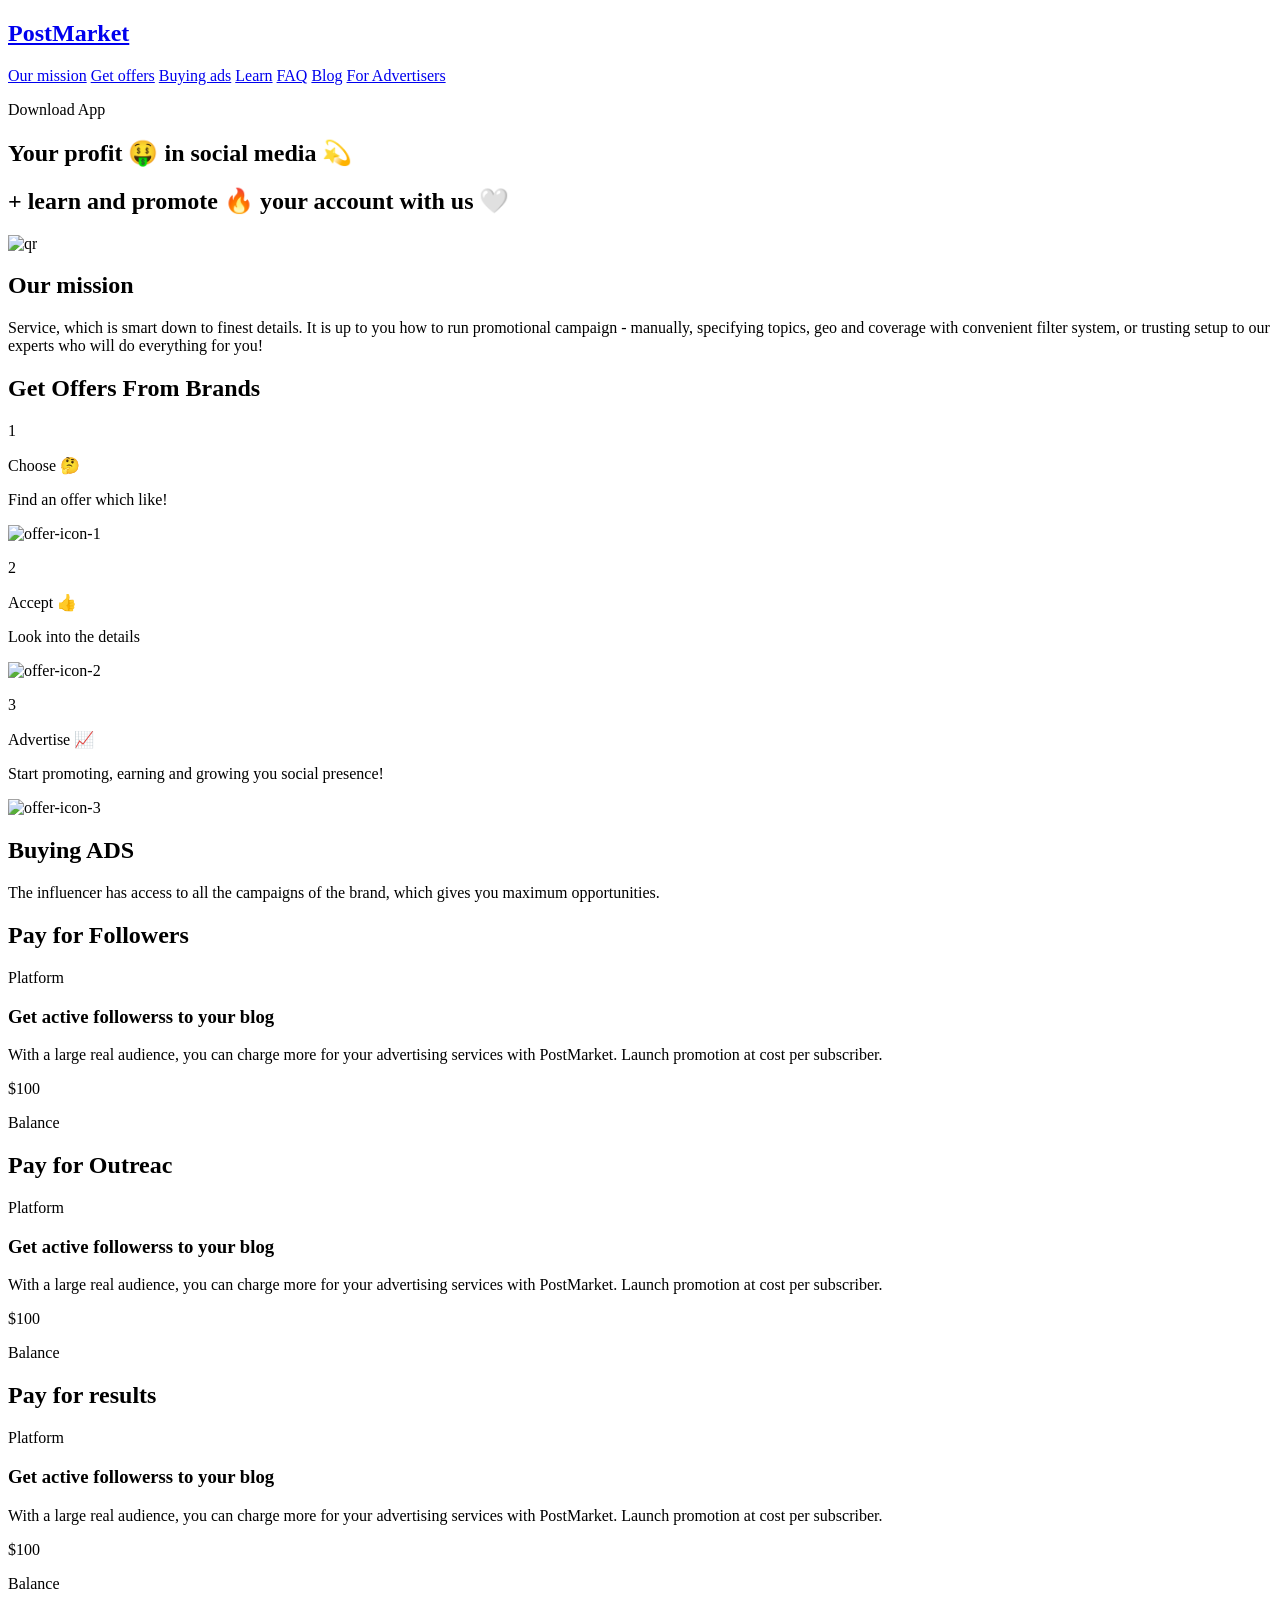
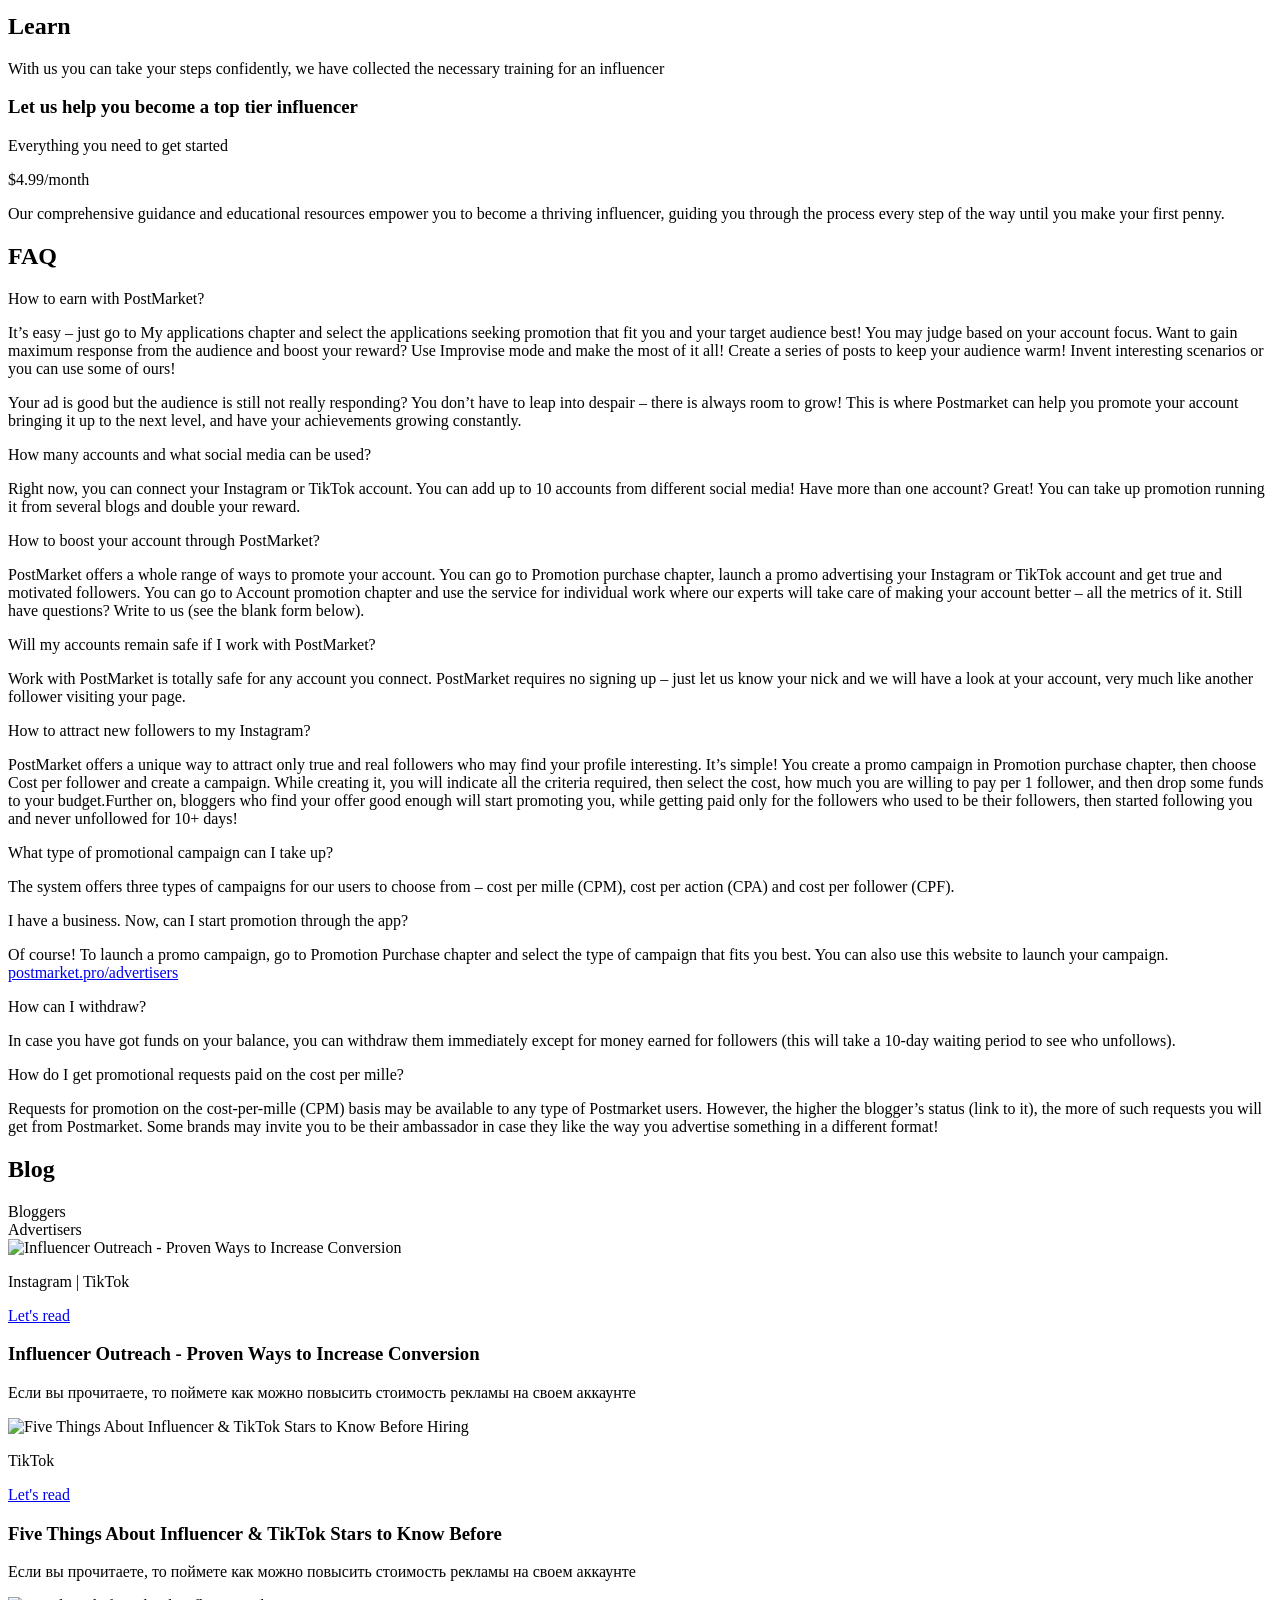
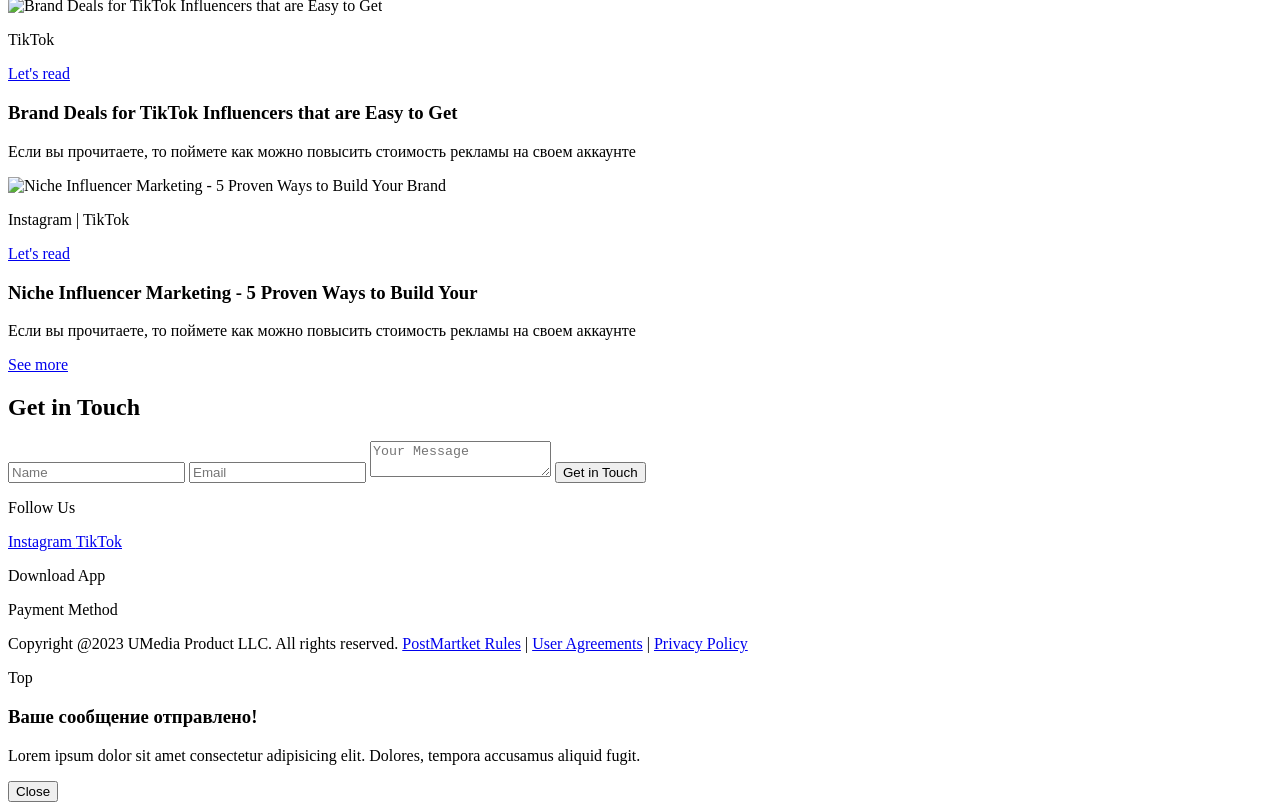
==== index.html @ d7865efb "wip" ====
<!DOCTYPE html>
<html>
  <head>
    <title>Blogger - PostMarket</title>
    <meta charset="utf-8">
    <meta name="viewport"
      content="user-scalable=no, initial-scale=1, maximum-scale=1, minimum-scale=1, width=device-width, height=device-height">
    <link rel="shortcut icon" type="image/x-icon"
      href="https://postmarket.pro/content/favicon/favicon.png">
    <link rel="stylesheet" href="css/main.css">
  </head>
  <body>
    <header class="header">
      <div class="container">
        <div class="header__menu header__menu_open" onclick="OpenMenu();"></div>
        <a href="#"><h2 class="header__title upper">PostMarket</h2></a>
        <div class="header__block">
          <div class="header__block__menu header__block__menu_close"
            onclick="CloseMenu();"></div>
          <a class="header__block__link upper lng-header-mission"
            href="#mission" onclick="CloseMenu();">Our mission</a>
          <a class="header__block__link upper lng-header-offers" href="#offers"
            onclick="CloseMenu();">Get offers</a>
          <a class="header__block__link upper lng-header-ads" href="#ads"
            onclick="CloseMenu();">Buying ads</a>
          <a class="header__block__link upper lng-header-learn" href="#learn"
            onclick="CloseMenu();">Learn</a>
          <a class="header__block__link upper lng-header-platform"
            href="#platform" onclick="CloseMenu();">FAQ</a>
          <a class="header__block__link upper lng-header-blog" href="#blog"
            onclick="CloseMenu();">Blog</a>
          <a class="header__block__button upper lng-header-clients"
            href="advertiser.html">For Advertisers</a>
          <p class="header__block__title__download upper">Download App</p>
          <div class="header__block__download">
            <a onmouseover="dark('apple')" onmouseout="light('apple')"
              class="download download_apple"
              href="https://apps.apple.com/app/id1512915732" target="_blank"></a>
            <a onmouseover="dark('google')" onmouseout="light('apple')"
              class="download download_google"
              href="https://play.google.com/store/apps/details?id=pro.postmarket"
              target="_blank"></a>
          </div>
        </div>
      </div>
    </header>
    <section class="mission" id="mission">
      <div class="container">
        <div class="mission__block">
          <h1 class="mission__block__title upper lng-mission-title">Your <span
              class="mission__block__title__text">profit 🤑</span> in social
            media 💫</h1>
          <h2 class="mission__block__text upper lng-mission-text">+ learn and
            promote 🔥 your account with us 🤍</h2>
        </div>
        <div class="mission__block">
          <div class="mission__block__img"></div>
        </div>
        <div class="mission__block">
          <!-- <p class="mission__block__qr upper lng-mission-qr">Download the app</p> -->
          <img class="mission__block__qr__img"
            src="https://postmarket.pro/Content/Public/img/fon/QR-kod.png"
            alt="qr" draggable="false">
        </div>
      </div>
      <div class="container">
        <div class="mission__block">
          <a onmouseover="dark('apple')" onmouseout="light('apple')"
            class="download download_apple"
            href="https://apps.apple.com/app/id1512915732" target="_blank"></a>
          <a onmouseover="dark('google')" onmouseout="light('google')"
            class="download download_google"
            href="https://play.google.com/store/apps/details?id=pro.postmarket"
            target="_blank"></a>
        </div>
      </div>
      <div class="container">
        <h2 class="mission__title title upper lng-mission-title-2">Our mission</h2>
        <p class="mission__text lng-mission-text-2">Service, which is smart down
          to finest details. It is up to you how to run promotional campaign -
          manually, specifying topics, geo and coverage with convenient filter
          system, or trusting setup to our experts who will do everything for
          you!</p>
      </div>
    </section>
    <section class="offers" id="offers">
      <div class="container">
        <h2 class="offers__title title upper">Get Offers From Brands</h2>
      </div>
      <div class="container">
        <div class="offers__block">
          <p class="offers__block__text">1</p>
          <p class="offers__block__title upper">Choose 🤔</p>
          <p class="offers__block__tag upper">Find an offer which like!</p>
          <img src="img/icon/offers-icon-1.svg" alt="offer-icon-1"
            draggable="false">
        </div>
        <div class="offers__block">
          <p class="offers__block__text">2</p>
          <p class="offers__block__title upper">Accept 👍</p>
          <p class="offers__block__tag upper">Look into the details</p>
          <img src="img/icon/offers-icon-2.svg" alt="offer-icon-2"
            draggable="false">
        </div>
        <div class="offers__block">
          <p class="offers__block__text">3</p>
          <p class="offers__block__title upper">Advertise 📈</p>
          <p class="offers__block__tag upper">Start promoting, earning and
            growing you social presence!</p>
          <img src="img/icon/offers-icon-3.svg" alt="offer-icon-3"
            draggable="false">
        </div>
      </div>
    </section>
    <section class="ads" id="ads">
      <div class="container">
        <h2 class="ads__title title upper">Buying ADS</h2>
        <p class="ads__text">The influencer has access to all the campaigns of
          the brand, which gives you maximum opportunities.</p>
      </div>
      <div class="container">
        <div class="ads__company">
          <h2 class="ads__company__title upper">Pay for Followers</h2>
          <div class="ads__company__inside">
            <div class="ads__company__inside__social">
              <div
                class="ads__company__inside__social__title ads__company__inside__social__title_instagram upper"></div>
              <p class="ads__company__inside__social__text upper">Platform</p>
            </div>
            <h3 class="ads__company__inside__title upper">Get active followerss
              to your blog</h3>
            <p class="ads__company__inside__text">With a large real audience,
              you can charge more for your advertising services with PostMarket.
              Launch promotion at cost per subscriber.</p>
            <div class="ads__company__inside__block">
              <p class="ads__company__inside__block__ptice">$100</p>
              <p class="ads__company__inside__block__text upper">Balance</p>
            </div>
          </div>
        </div>
        <div class="ads__company">
          <h2 class="ads__company__title upper">Pay for Outreac</h2>
          <div class="ads__company__inside">
            <div class="ads__company__inside__social">
              <div
                class="ads__company__inside__social__title ads__company__inside__social__title_instagram upper"></div>
              <p class="ads__company__inside__social__text upper">Platform</p>
            </div>
            <h3 class="ads__company__inside__title upper">Get active followerss
              to your blog</h3>
            <p class="ads__company__inside__text">With a large real audience,
              you can charge more for your advertising services with PostMarket.
              Launch promotion at cost per subscriber.</p>
            <div class="ads__company__inside__block">
              <p class="ads__company__inside__block__ptice">$100</p>
              <p class="ads__company__inside__block__text upper">Balance</p>
            </div>
          </div>
        </div>
      </div>
      <div class="container">
        <div class="ads__company">
          <h2 class="ads__company__title upper">Pay for results</h2>
          <div class="ads__company__inside">
            <div class="ads__company__inside__social">
              <div
                class="ads__company__inside__social__title ads__company__inside__social__title_instagram upper"></div>
              <div
                class="ads__company__inside__social__title ads__company__inside__social__title_tiktok upper"></div>
              <p class="ads__company__inside__social__text upper">Platform</p>
            </div>
            <h3 class="ads__company__inside__title upper">Get active followerss
              to your blog</h3>
            <p class="ads__company__inside__text">With a large real audience,
              you can charge more for your advertising services with PostMarket.
              Launch promotion at cost per subscriber.</p>
            <div class="ads__company__inside__block">
              <p class="ads__company__inside__block__ptice">$100</p>
              <p class="ads__company__inside__block__text upper">Balance</p>
            </div>
          </div>
        </div>
      </div>
    </section>
    <section class="learn" id="learn">
      <div class="container">
        <h2 class="learn__title title upper">Learn</h2>
        <p class="learn__text">With us you can take your steps confidently, we
          have collected the necessary training for an influencer</p>
      </div>
      <div class="container">
        <div class="learn__cover">
          <div class="learn__cover__block">
            <h3 class="learn__cover__block__title upper">Let us help you become
              a top tier influencer </h3>
            <p class="learn__cover__block__text">Everything you need to get
              started</p>
            <p class="learn__cover__block__price">$4.99/month </p>
            <!-- <p class="learn__cover__block__lessons upper">15 training lessons <br> + interesting quizzes</p> -->
            <!-- <p class="learn__cover__block__time">Training time 10 hours</p> -->
            <p class="learn__cover__block__more">Our comprehensive guidance and
              educational resources empower you to become a thriving influencer,
              guiding you through the process every step of the way until you
              make your first penny.</p>
          </div>
          <div class="leart__cover__block">
            <div class="learn__cover__block__img"></div>
            <div class="learn__cover__block__img"></div>
          </div>
        </div>
      </div>
    </section>
    <section class="platform" id="platform">
      <div class="container">
        <h2 class="platform__title title upper">FAQ</h2>
      </div>
      <div class="container">
        <div class="platform__faq">
          <p class="platform__faq__title lng-platform-faq-title-1">How to earn
            with PostMarket?</p>
        </div>
        <div class="platform__block">
          <p class="platform__block__title lng-platform_block_title-1">It’s easy
            – just go to My applications chapter and select the applications
            seeking promotion that fit you and your target audience best! You
            may judge based on your account focus. Want to gain maximum response
            from the audience and boost your reward? Use Improvise mode and make
            the most of it all! Create a series of posts to keep your audience
            warm! Invent interesting scenarios or you can use some of ours!</p>
          <p class="platform__block__text lng-platform_block_text-2">Your ad is
            good but the audience is still not really responding? You don’t have
            to leap into despair – there is always room to grow! This is where
            Postmarket can help you promote your account bringing it up to the
            next level, and have your achievements growing constantly.</p>
        </div>
        <div class="platform__faq">
          <p class="platform__faq__title lng-platform-faq-title-2">How many
            accounts and what social media can be used?</p>
        </div>
        <div class="platform__block">
          <p class="platform__block__text lng-platform_block_text-3">Right now,
            you can connect your Instagram or TikTok account. You can add up to
            10 accounts from different social media! Have more than one account?
            Great! You can take up promotion running it from several blogs and
            double your reward.</p>
        </div>
        <div class="platform__faq">
          <p class="platform__faq__title lng-platform-faq-title-3">How to boost
            your account through PostMarket?</p>
        </div>
        <div class="platform__block">
          <p class="platform__block__text lng-platform_block_text-4">PostMarket
            offers a whole range of ways to promote your account. You can go to
            Promotion purchase chapter, launch a promo advertising your
            Instagram or TikTok account and get true and motivated followers.
            You can go to Account promotion chapter and use the service for
            individual work where our experts will take care of making your
            account better – all the metrics of it. Still have questions? Write
            to us (see the blank form below).</p>
        </div>
        <div class="platform__faq">
          <p class="platform__faq__title lng-platform-faq-title-4">Will my
            accounts remain safe if I work with PostMarket?</p>
        </div>
        <div class="platform__block">
          <p class="platform__block__text lng-platform_block_text-5">Work with
            PostMarket is totally safe for any account you connect. PostMarket
            requires no signing up – just let us know your nick and we will have
            a look at your account, very much like another follower visiting
            your page.</p>
        </div>
        <div class="platform__faq">
          <p class="platform__faq__title lng-platform-faq-title-5">How to
            attract new followers to my Instagram?</p>
        </div>
        <div class="platform__block">
          <p class="platform__block__text lng-platform_block_text-6">PostMarket
            offers a unique way to attract only true and real followers who may
            find your profile interesting. It’s simple! You create a promo
            campaign in Promotion purchase chapter, then choose Cost per
            follower and create a campaign. While creating it, you will indicate
            all the criteria required, then select the cost, how much you are
            willing to pay per 1 follower, and then drop some funds to your
            budget.Further on, bloggers who find your offer good enough will
            start promoting you, while getting paid only for the followers who
            used to be their followers, then started following you and never
            unfollowed for 10+ days!</p>
        </div>
        <div class="platform__faq">
          <p class="platform__faq__title lng-platform-faq-title-6">What type of
            promotional campaign can I take up?</p>
        </div>
        <div class="platform__block">
          <p class="platform__block__text lng-platform_block_text-7">The system
            offers three types of campaigns for our users to choose from – cost
            per mille (CPM), cost per action (CPA) and cost per follower (CPF).</p>
        </div>
        <div class="platform__faq">
          <p class="platform__faq__title lng-platform-faq-title-7">I have a
            business. Now, can I start promotion through the app?</p>
        </div>
        <div class="platform__block">
          <p class="platform__block__text lng-platform_block_text-8">Of course!
            To launch a promo campaign, go to Promotion Purchase chapter and
            select the type of campaign that fits you best. You can also use
            this website to launch your campaign. <a
              class="platform__block__text__link"
              href="https://postmarket.pro/Advertisers" target="_blank">postmarket.pro/advertisers</a></p>
        </div>
        <div class="platform__faq">
          <p class="platform__faq__title lng-platform-faq-title-8">How can I
            withdraw?</p>
        </div>
        <div class="platform__block">
          <p class="platform__block__text lng-platform_block_text-9">In case you
            have got funds on your balance, you can withdraw them immediately
            except for money earned for followers (this will take a 10-day
            waiting period to see who unfollows).</p>
        </div>
        <div class="platform__faq">
          <p class="platform__faq__title lng-platform-faq-title-9">How do I get
            promotional requests paid on the cost per mille?</p>
        </div>
        <div class="platform__block">
          <p class="platform__block__text lng-platform_block_text-10">Requests
            for promotion on the cost-per-mille (CPM) basis may be available to
            any type of Postmarket users. However, the higher the blogger’s
            status (link to it), the more of such requests you will get from
            Postmarket. Some brands may invite you to be their ambassador in
            case they like the way you advertise something in a different
            format!</p>
        </div>
        <div class="platform__line"></div>
      </div>
    </section>
    <section class="blog" id="blog">
      <div class="container">
        <h2 class="blog__title title upper">Blog</h2>
      </div>
      <div class="container">
        <div class="blog__tab">
          <div class="blog__tab__link upper"
            onclick="openTab(event, 'tabLink1')" id="open">Bloggers</div>
          <div class="blog__tab__link upper"
            onclick="openTab(event, 'tabLink2')">Advertisers</div>
        </div>
        <div class="blog__content" id="tabLink1">
          <div class="blog__content__article">
            <img class="blog__content__article__img"
              src="https://postmarketstorage1.blob.core.windows.net/articles/article214.jpg"
              alt="Influencer Outreach - Proven Ways to Increase Conversion"
              draggable="false">
            <p class="blog__content__article__tag upper">Instagram | TikTok</p>
            <div class="blog__content__article__read">
              <a class="blog__content__article__read__link"
                href="https://postmarket.pro/Article/proven-ways-to-increase-conversion"
                target="_blank">
                <span class="blog__content__article__read__link__text upper">Let's
                  read</span>
              </a>
            </div>
            <h3 class="blog__content__article__title">Influencer Outreach -
              Proven Ways to Increase Conversion</h3>
            <p class="blog__content__article__text">Если вы прочитаете, то
              поймете как можно повысить стоимость рекламы на своем аккаунте</p>
          </div>
          <div class="blog__content__article">
            <img class="blog__content__article__img"
              src="https://postmarketstorage1.blob.core.windows.net/articles/article213.jpg"
              alt="Five Things About Influencer & TikTok Stars to Know Before Hiring"
              draggable="false">
            <p class="blog__content__article__tag upper">TikTok</p>
            <div class="blog__content__article__read">
              <a class="blog__content__article__read__link"
                href="https://postmarket.pro/Article/five-things-about-influencer"
                target="_blank">
                <span class="blog__content__article__read__link__text upper">Let's
                  read</span>
              </a>
            </div>
            <h3 class="blog__content__article__title">Five Things About
              Influencer & TikTok Stars to Know Before</h3>
            <p class="blog__content__article__text">Если вы прочитаете, то
              поймете как можно повысить стоимость рекламы на своем аккаунте</p>
          </div>
        </div>
        <div class="blog__content" id="tabLink2">
          <div class="blog__content__article">
            <img class="blog__content__article__img"
              src="https://postmarketstorage1.blob.core.windows.net/articles/article212.jpg"
              alt="Brand Deals for TikTok Influencers that are Easy to Get"
              draggable="false">
            <p class="blog__content__article__tag upper">TikTok</p>
            <div class="blog__content__article__read">
              <a class="blog__content__article__read__link"
                href="https://postmarket.pro/Article/brand-deals-for-tiktok"
                target="_blank">
                <span class="blog__content__article__read__link__text upper">Let's
                  read</span>
              </a>
            </div>
            <h3 class="blog__content__article__title">Brand Deals for TikTok
              Influencers that are Easy to Get</h3>
            <p class="blog__content__article__text">Если вы прочитаете, то
              поймете как можно повысить стоимость рекламы на своем аккаунте</p>
          </div>
          <div class="blog__content__article">
            <img class="blog__content__article__img"
              src="https://postmarketstorage1.blob.core.windows.net/articles/article211.jpg"
              alt="Niche Influencer Marketing - 5 Proven Ways to Build Your Brand"
              draggable="false">
            <p class="blog__content__article__tag upper">Instagram | TikTok</p>
            <div class="blog__content__article__read">
              <a class="blog__content__article__read__link"
                href="https://postmarket.pro/Article/niche-influencer-marketing"
                target="_blank">
                <span class="blog__content__article__read__link__text upper">Let's
                  read</span>
              </a>
            </div>
            <h3 class="blog__content__article__title">Niche Influencer Marketing
              - 5 Proven Ways to Build Your</h3>
            <p class="blog__content__article__text">Если вы прочитаете, то
              поймете как можно повысить стоимость рекламы на своем аккаунте</p>
          </div>
        </div>
      </div>
      <div class="container">
        <a class="blog__more upper" href="https://postmarket.pro/blog"
          target="_blank">See more</a>
      </div>
    </section>
    <section class="email">
      <div class="container">
        <h2 class="email__title title upper">Get in Touch</h2>
        <div class="email__form">
          <form action="https://formsubmit.co/c76e72a1cc9be4a9c5614807a55ea6fb"
            method="post">
            <input class="email__form__input" type="text" name="name"
              placeholder="Name" required>
            <input class="email__form__input" type="text" name="email"
              placeholder="Email" required>
            <textarea class="email__form__textarea" name="textarea"
              placeholder="Your Message" required></textarea>
            <button class="email__form__submit upper" type="submit">Get in Touch</button>
          </form>
        </div>
      </div>
    </section>
    <footer class="footer">
      <div class="container">
        <div class="footer__block">
          <p class="footer__block__title upper">Follow Us</p>
          <a class="footer__block__link footer__block__link_instagram"
            href="https://www.instagram.com/postmarketpro" target="_blank">
            <span class="footer__block__link__text">Instagram</span>
          </a>
          <a class="footer__block__link footer__block__link_tiktok"
            href="https://www.tiktok.com/@postmarket" target="_blank">
            <span class="footer__block__link__text">TikTok</span>
          </a>
        </div>
        <div class="footer__block">
          <p class="footer__block__title upper">Download App</p>
          <a onmouseover="dark('apple')" onmouseout="light('apple')"
            class="download download_apple"
            href="https://apps.apple.com/app/id1512915732" target="_blank"></a>
          <a onmouseover="dark('google')" onmouseout="light('google')"
            class="download download_google"
            href="https://play.google.com/store/apps/details?id=pro.postmarket"
            target="_blank"></a>
        </div>
        <div class="footer__block">
          <p class="footer__block__title upper">Payment Method</p>
          <div class="footer__block__method footer__block__method_paypal"></div>
        </div>
      </div>
      <div class="container">
        <p class="footer__title upper">Copyright @2023 UMedia Product LLC. All
          rights reserved.
          <a class="footer__title__link"
            href="https://postmarket.pro/article/pravila-naxozhdeniya-na-ploshhadke"
            target="_blank">PostMartket Rules</a> |
          <a class="footer__title__link"
            href="https://postmarket.pro/article/dogovor-publichnoj-oferty-postmarket"
            target="_blank">User Agreements</a> |
          <a class="footer__title__link"
            href="https://postmarket.pro/article/politika-konfidencialnosti-internet-sajta-postmarket"
            target="_blank">Privacy Policy</a>
        </p>
      </div>
    </footer>
    <div class="button-scroll" onclick="ButtonScroll()">
      <p class="button-scroll-title">Top</p>
    </div>
    <div class="modal-touch" id="modal-touch">
      <div class="modal-touch-inside">
        <h3 class="modal-touch-inside-title upper">Ваше сообщение отправлено!</h3>
        <p class="modal-touch-inside-text">Lorem ipsum dolor sit amet
          consectetur adipisicing elit. Dolores, tempora accusamus aliquid
          fugit.</p>
        <button class="modal-touch-inside-btn upper"
          onclick="CloseModal('modal-touch');">Close</button>
      </div>
    </div>
    <script src="js/lang.js"></script>
    <script src="js/main.js"></script>
  </body>
</html>
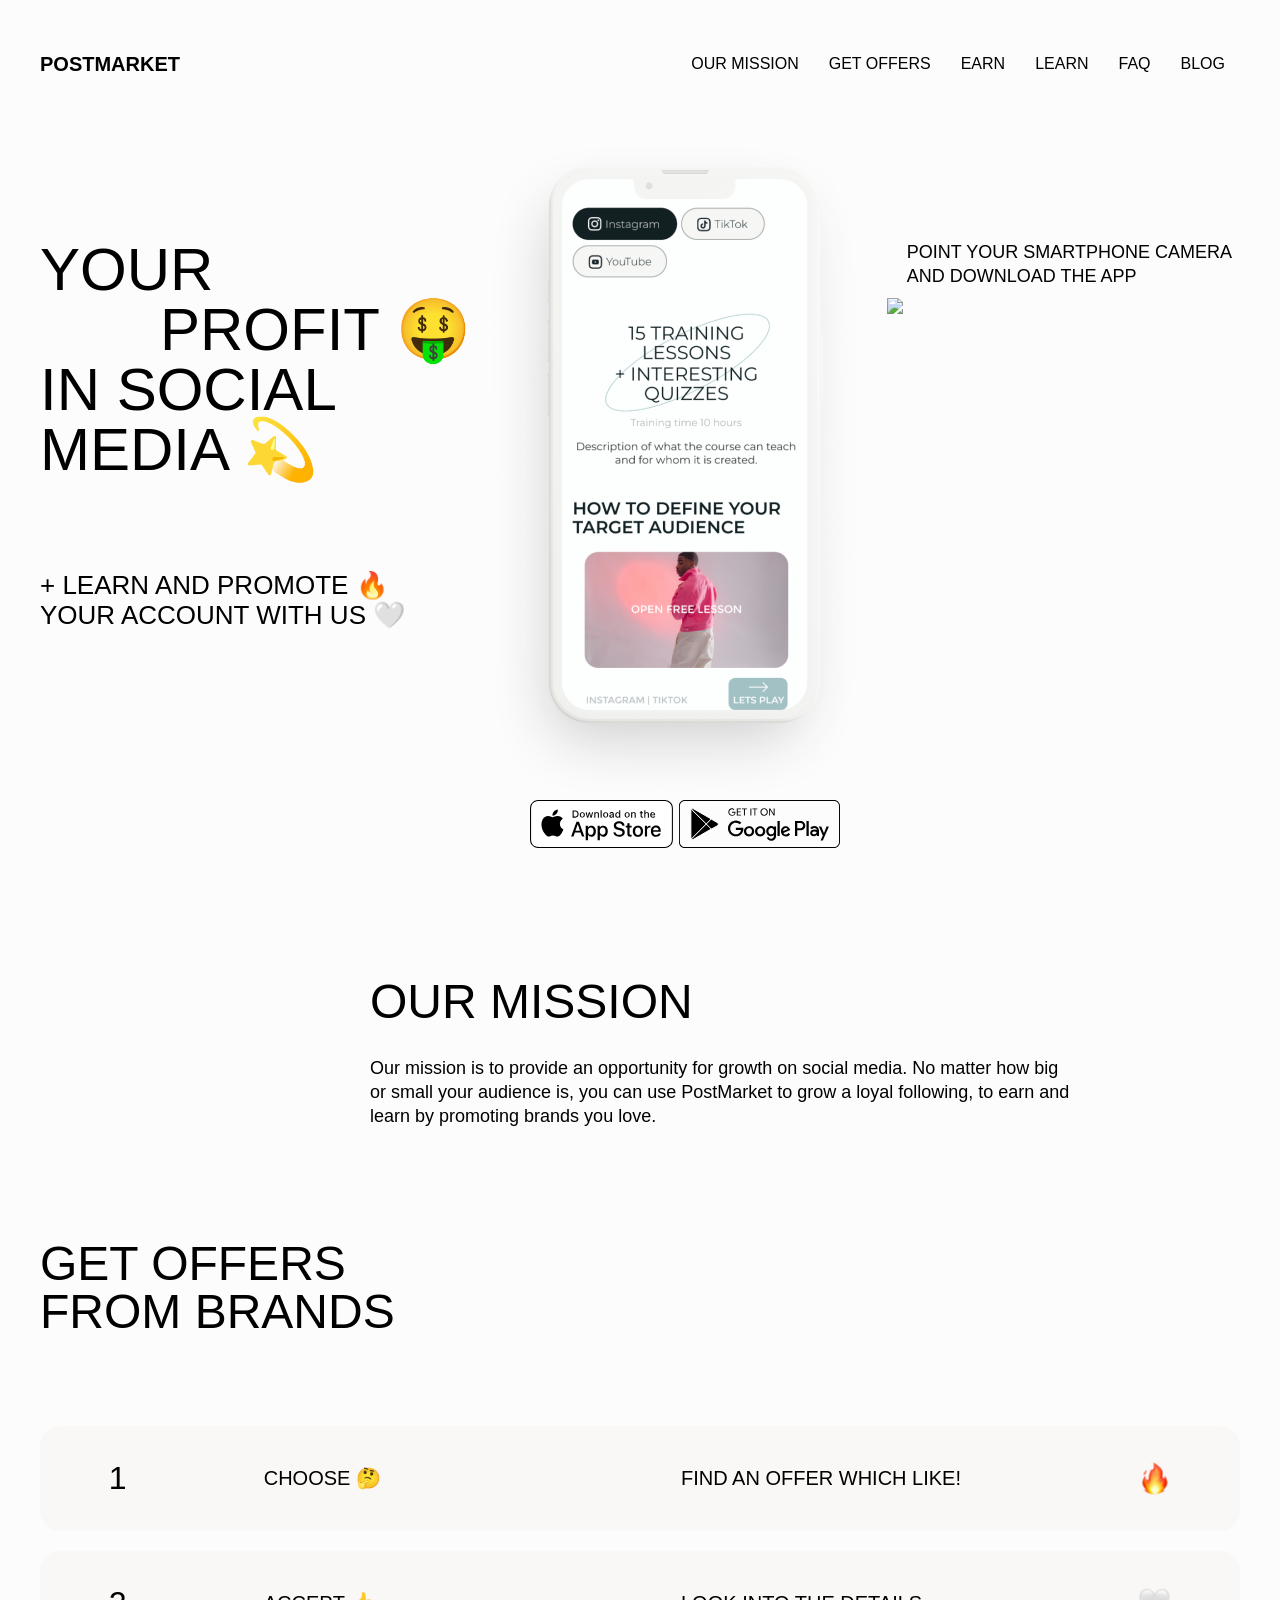
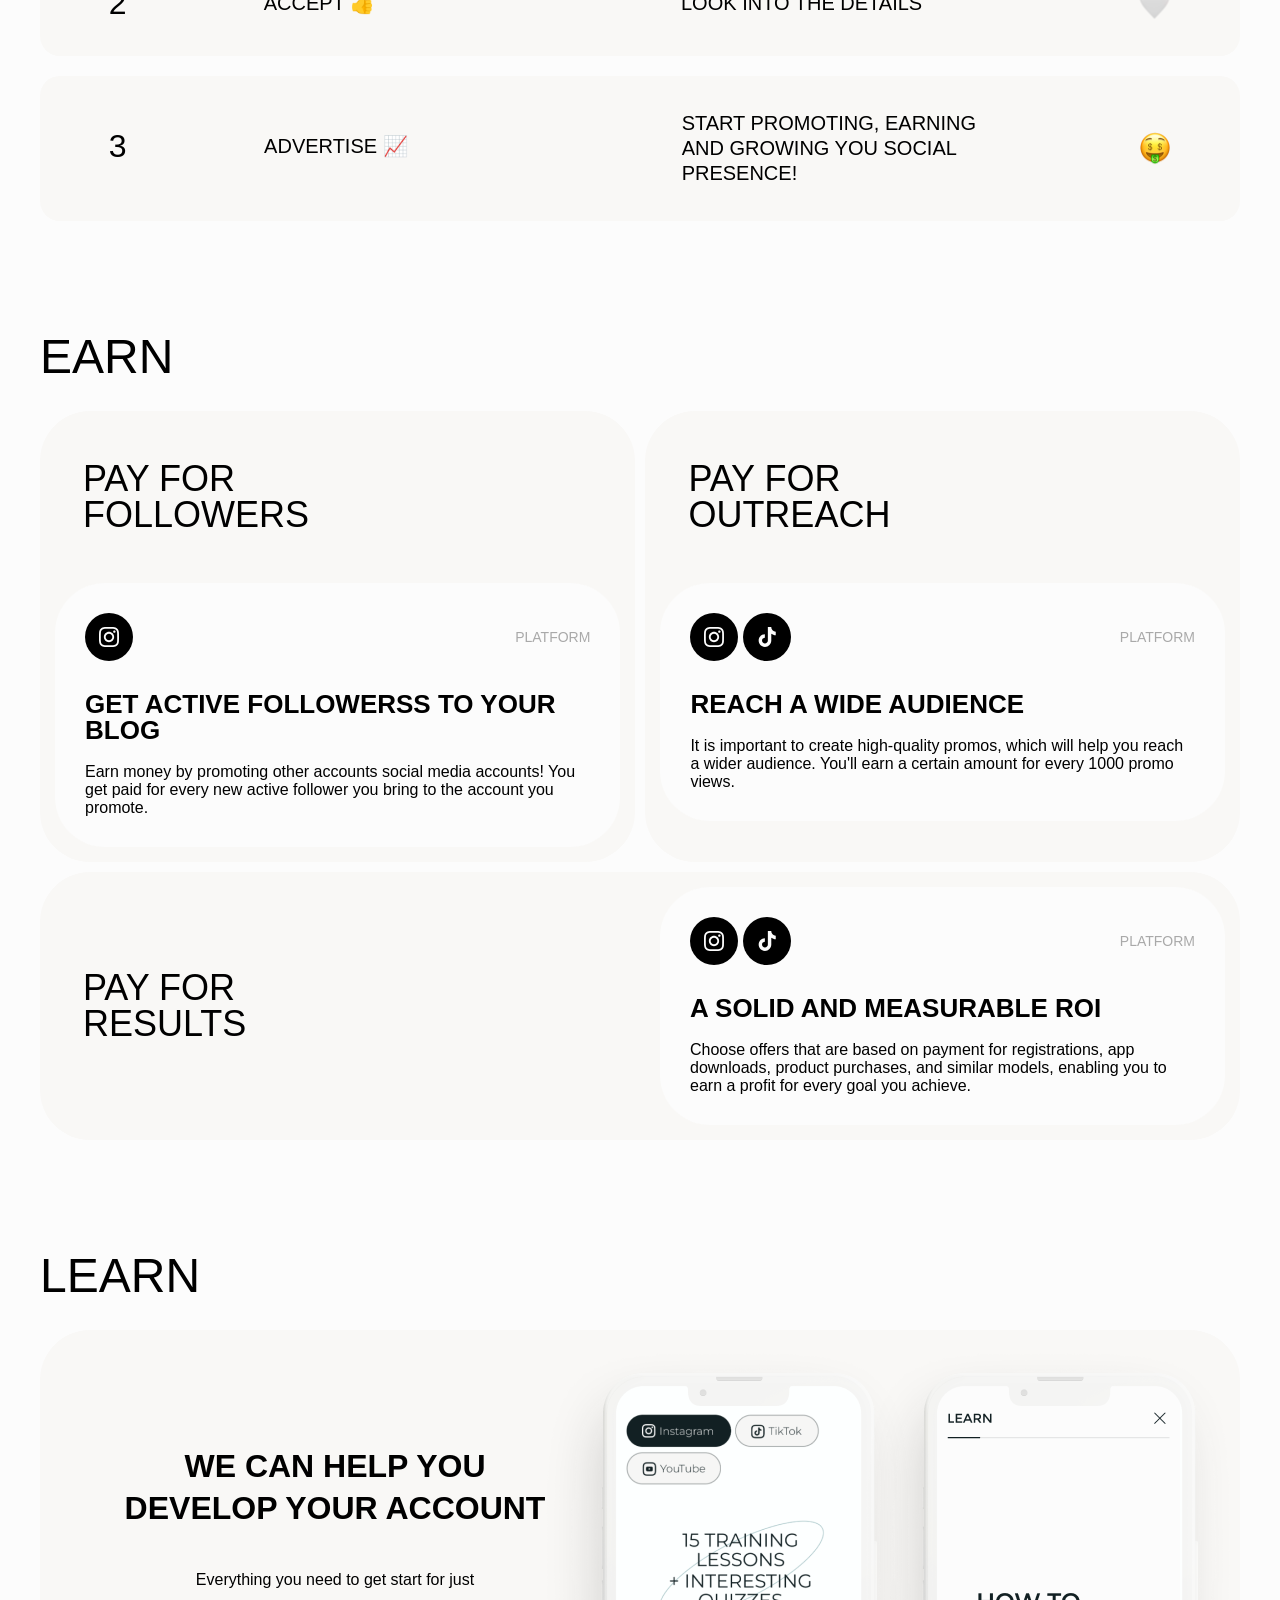
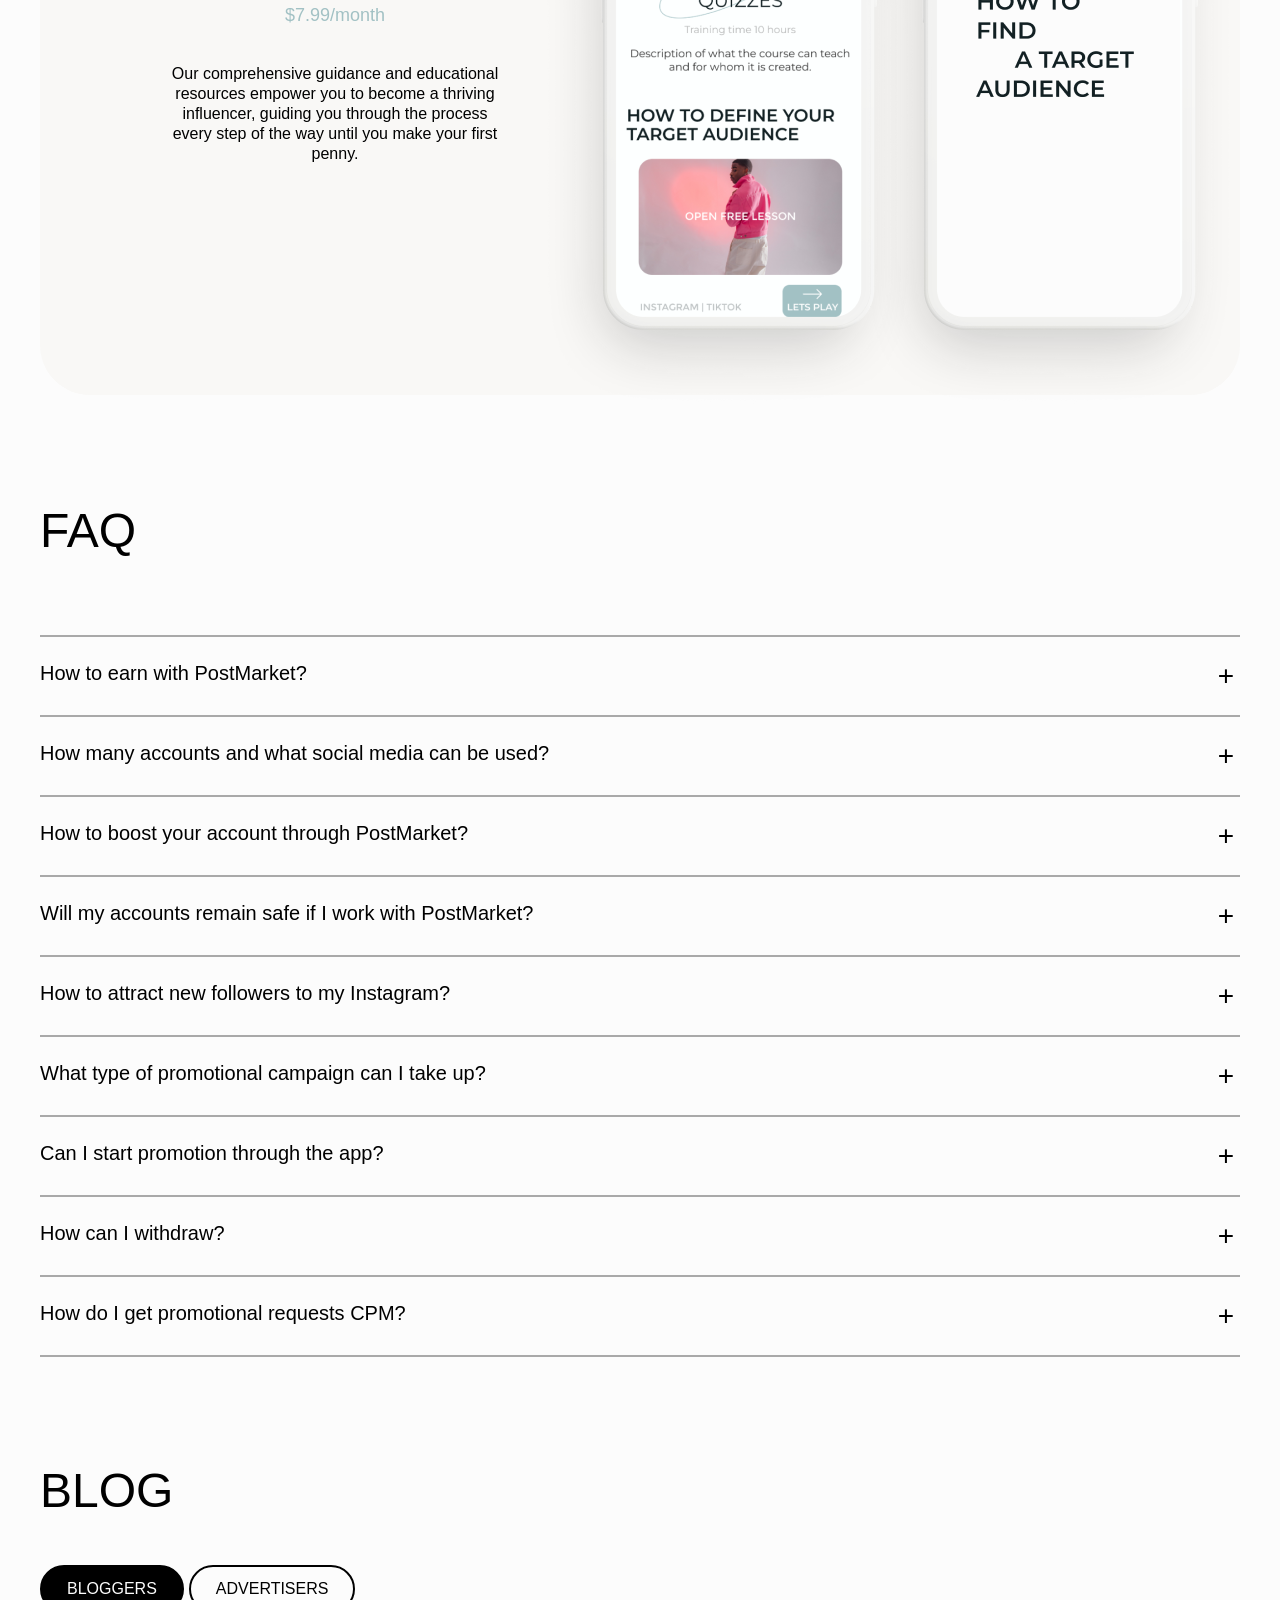
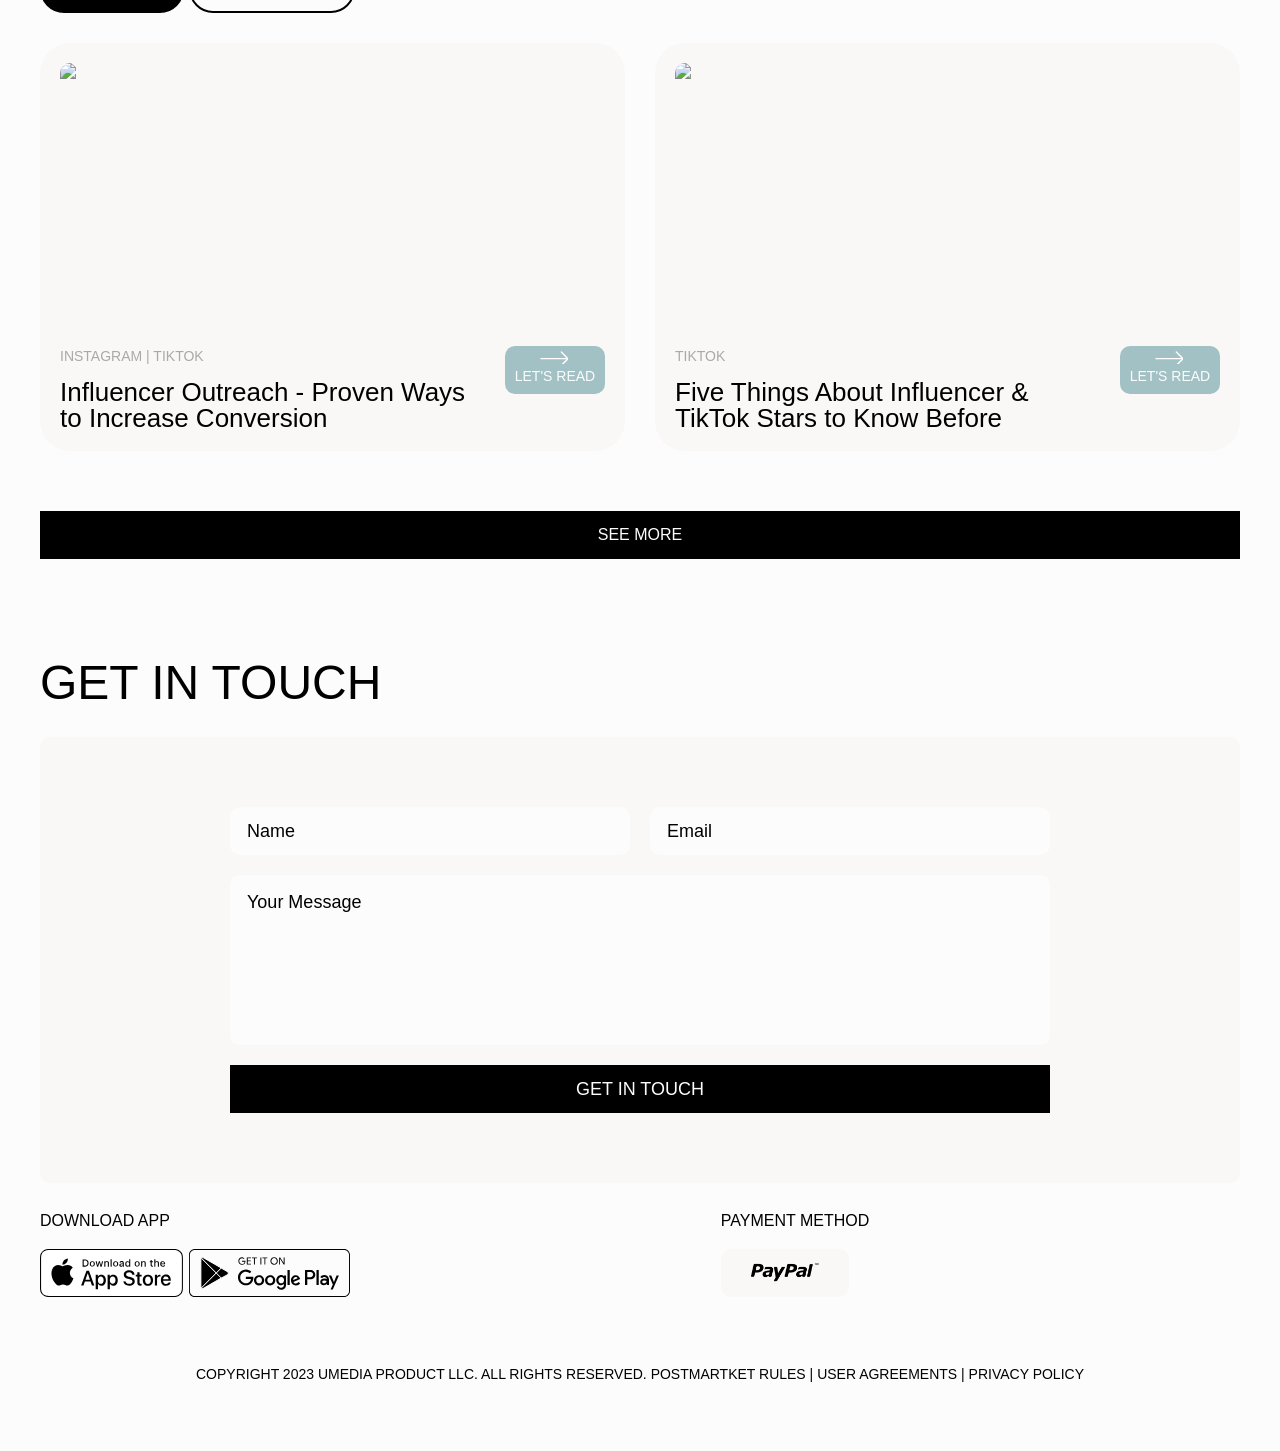
==== commit 105f8e38: "wip" ====
--- a/index.html
+++ b/index.html
@@ -1,45 +1,35 @@
+<!-- @using PostMarket.Core.Helpers
+@using PostMarket.Shared.Enums;
+@{
+	Page.CleanPage = true;
+} -->
+
 <!DOCTYPE html>
 <html>
   <head>
-    <title>Blogger - PostMarket</title>
+    <title>System to buy promotion from Instagram and TikTok users - PostMarket</title>
     <meta charset="utf-8">
-    <meta name="viewport"
-      content="user-scalable=no, initial-scale=1, maximum-scale=1, minimum-scale=1, width=device-width, height=device-height">
-    <link rel="shortcut icon" type="image/x-icon"
-      href="https://postmarket.pro/content/favicon/favicon.png">
-    <link rel="stylesheet" href="css/main.css">
+    <meta name="viewport" content="user-scalable=no, initial-scale=1, maximum-scale=1, minimum-scale=1, width=device-width, height=device-height">
+    <link rel="shortcut icon" type="image/x-icon" href="content/img/favicon/favicon.png">
+    <link rel="stylesheet" href="content/css/main.css">
   </head>
   <body>
     <header class="header">
       <div class="container">
         <div class="header__menu header__menu_open" onclick="OpenMenu();"></div>
-        <a href="#"><h2 class="header__title upper">PostMarket</h2></a>
+        <h2 class="header__title upper">PostMarket</h2>
         <div class="header__block">
-          <div class="header__block__menu header__block__menu_close"
-            onclick="CloseMenu();"></div>
-          <a class="header__block__link upper lng-header-mission"
-            href="#mission" onclick="CloseMenu();">Our mission</a>
-          <a class="header__block__link upper lng-header-offers" href="#offers"
-            onclick="CloseMenu();">Get offers</a>
-          <a class="header__block__link upper lng-header-ads" href="#ads"
-            onclick="CloseMenu();">Buying ads</a>
-          <a class="header__block__link upper lng-header-learn" href="#learn"
-            onclick="CloseMenu();">Learn</a>
-          <a class="header__block__link upper lng-header-platform"
-            href="#platform" onclick="CloseMenu();">FAQ</a>
-          <a class="header__block__link upper lng-header-blog" href="#blog"
-            onclick="CloseMenu();">Blog</a>
-          <a class="header__block__button upper lng-header-clients"
-            href="advertiser.html">For Advertisers</a>
+          <div class="header__block__menu header__block__menu_close" onclick="CloseMenu();"></div>
+          <a class="header__block__link upper lng-header-mission" href="#mission" onclick="CloseMenu();">Our mission</a>
+          <a class="header__block__link upper lng-header-offers" href="#offers" onclick="CloseMenu();">Get offers</a>
+          <a class="header__block__link upper lng-header-ads" href="#ads" onclick="CloseMenu();">Earn</a>
+          <a class="header__block__link upper lng-header-learn" href="#learn" onclick="CloseMenu();">Learn</a>
+          <a class="header__block__link upper lng-header-platform" href="#platform" onclick="CloseMenu();">FAQ</a>
+          <a class="header__block__link upper lng-header-blog" href="#blog" onclick="CloseMenu();">Blog</a>
           <p class="header__block__title__download upper">Download App</p>
           <div class="header__block__download">
-            <a onmouseover="dark('apple')" onmouseout="light('apple')"
-              class="download download_apple"
-              href="https://apps.apple.com/app/id1512915732" target="_blank"></a>
-            <a onmouseover="dark('google')" onmouseout="light('apple')"
-              class="download download_google"
-              href="https://play.google.com/store/apps/details?id=pro.postmarket"
-              target="_blank"></a>
+            <a class="download download_apple" href="https://apps.apple.com/app/id1512915732" target="_blank"></a>
+            <a class="download download_google" href="https://play.google.com/store/apps/details?id=pro.postmarket" target="_blank"></a>
           </div>
         </div>
       </div>
@@ -47,40 +37,26 @@
     <section class="mission" id="mission">
       <div class="container">
         <div class="mission__block">
-          <h1 class="mission__block__title upper lng-mission-title">Your <span
-              class="mission__block__title__text">profit 🤑</span> in social
-            media 💫</h1>
-          <h2 class="mission__block__text upper lng-mission-text">+ learn and
-            promote 🔥 your account with us 🤍</h2>
+          <h1 class="mission__block__title upper lng-mission-title">Your <span class="mission__block__title__text">profit 🤑</span> in social media 💫</h1>
+          <h2 class="mission__block__text upper lng-mission-text">+ learn and promote 🔥 your account with us 🤍</h2>
         </div>
         <div class="mission__block">
           <div class="mission__block__img"></div>
         </div>
         <div class="mission__block">
-          <!-- <p class="mission__block__qr upper lng-mission-qr">Download the app</p> -->
-          <img class="mission__block__qr__img"
-            src="https://postmarket.pro/Content/Public/img/fon/QR-kod.png"
-            alt="qr" draggable="false">
+          <p class="mission__block__qr upper lng-mission-qr">Point your smartphone camera and download the app</p>
+          <img class="mission__block__qr__img" src="https://postmarket.pro/Content/Public/img/fon/QR-kod.png" alt="qr" draggable="false">
         </div>
       </div>
       <div class="container">
         <div class="mission__block">
-          <a onmouseover="dark('apple')" onmouseout="light('apple')"
-            class="download download_apple"
-            href="https://apps.apple.com/app/id1512915732" target="_blank"></a>
-          <a onmouseover="dark('google')" onmouseout="light('google')"
-            class="download download_google"
-            href="https://play.google.com/store/apps/details?id=pro.postmarket"
-            target="_blank"></a>
+          <a class="download download_apple" href="https://apps.apple.com/app/id1512915732" target="_blank"></a>
+          <a class="download download_google" href="https://play.google.com/store/apps/details?id=pro.postmarket" target="_blank"></a>
         </div>
       </div>
       <div class="container">
         <h2 class="mission__title title upper lng-mission-title-2">Our mission</h2>
-        <p class="mission__text lng-mission-text-2">Service, which is smart down
-          to finest details. It is up to you how to run promotional campaign -
-          manually, specifying topics, geo and coverage with convenient filter
-          system, or trusting setup to our experts who will do everything for
-          you!</p>
+        <p class="mission__text lng-mission-text-2">Our mission is to provide an opportunity for growth on social media. No matter how big or small your audience is, you can use PostMarket to grow a loyal following, to earn and learn by promoting brands you love.</p>
       </div>
     </section>
     <section class="offers" id="offers">
@@ -91,70 +67,49 @@
         <div class="offers__block">
           <p class="offers__block__text">1</p>
           <p class="offers__block__title upper">Choose 🤔</p>
-          <p class="offers__block__tag upper">Find an offer which like!</p>
-          <img src="img/icon/offers-icon-1.svg" alt="offer-icon-1"
-            draggable="false">
+          <p class="offers__block__tag upper">FIND AN OFFER WHICH LIKE!</p>
+          <img src="content/img/icon/offers-icon-1.svg" alt="offer-icon-1" draggable="false">
         </div>
         <div class="offers__block">
           <p class="offers__block__text">2</p>
           <p class="offers__block__title upper">Accept 👍</p>
-          <p class="offers__block__tag upper">Look into the details</p>
-          <img src="img/icon/offers-icon-2.svg" alt="offer-icon-2"
-            draggable="false">
+          <p class="offers__block__tag upper">LOOK INTO THE DETAILS</p>
+          <img src="content/img/icon/offers-icon-2.svg" alt="offer-icon-2" draggable="false">
         </div>
         <div class="offers__block">
           <p class="offers__block__text">3</p>
           <p class="offers__block__title upper">Advertise 📈</p>
-          <p class="offers__block__tag upper">Start promoting, earning and
-            growing you social presence!</p>
-          <img src="img/icon/offers-icon-3.svg" alt="offer-icon-3"
-            draggable="false">
-        </div>
-      </div>
-    </section>
+          <p class="offers__block__tag upper">START PROMOTING, EARNING AND GROWING YOU SOCIAL PRESENCE!</p>
+          <img src="content/img/icon/offers-icon-3.svg" alt="offer-icon-3" draggable="false">
+        </div>
+      </div>
+    </section> 
     <section class="ads" id="ads">
       <div class="container">
-        <h2 class="ads__title title upper">Buying ADS</h2>
-        <p class="ads__text">The influencer has access to all the campaigns of
-          the brand, which gives you maximum opportunities.</p>
+        <h2 class="ads__title title upper">Earn</h2>
       </div>
       <div class="container">
         <div class="ads__company">
           <h2 class="ads__company__title upper">Pay for Followers</h2>
           <div class="ads__company__inside">
             <div class="ads__company__inside__social">
-              <div
-                class="ads__company__inside__social__title ads__company__inside__social__title_instagram upper"></div>
+              <div class="ads__company__inside__social__title ads__company__inside__social__title_instagram"></div>
               <p class="ads__company__inside__social__text upper">Platform</p>
             </div>
-            <h3 class="ads__company__inside__title upper">Get active followerss
-              to your blog</h3>
-            <p class="ads__company__inside__text">With a large real audience,
-              you can charge more for your advertising services with PostMarket.
-              Launch promotion at cost per subscriber.</p>
-            <div class="ads__company__inside__block">
-              <p class="ads__company__inside__block__ptice">$100</p>
-              <p class="ads__company__inside__block__text upper">Balance</p>
-            </div>
+            <h3 class="ads__company__inside__title upper">Get active  followerss to your blog</h3>
+            <p class="ads__company__inside__text">Earn money by promoting other accounts social media accounts! You get paid for every new active follower you bring to the account you promote.</p>
           </div>
         </div>
         <div class="ads__company">
-          <h2 class="ads__company__title upper">Pay for Outreac</h2>
+          <h2 class="ads__company__title upper">Pay for Outreach</h2>
           <div class="ads__company__inside">
             <div class="ads__company__inside__social">
-              <div
-                class="ads__company__inside__social__title ads__company__inside__social__title_instagram upper"></div>
+              <div class="ads__company__inside__social__title ads__company__inside__social__title_instagram"></div>
+              <div class="ads__company__inside__social__title ads__company__inside__social__title_tiktok"></div>
               <p class="ads__company__inside__social__text upper">Platform</p>
             </div>
-            <h3 class="ads__company__inside__title upper">Get active followerss
-              to your blog</h3>
-            <p class="ads__company__inside__text">With a large real audience,
-              you can charge more for your advertising services with PostMarket.
-              Launch promotion at cost per subscriber.</p>
-            <div class="ads__company__inside__block">
-              <p class="ads__company__inside__block__ptice">$100</p>
-              <p class="ads__company__inside__block__text upper">Balance</p>
-            </div>
+            <h3 class="ads__company__inside__title upper">Reach a wide audience</h3>
+            <p class="ads__company__inside__text">It is important to create high-quality promos, which will help you reach a wider audience. You'll earn a certain amount for every 1000 promo views.</p>
           </div>
         </div>
       </div>
@@ -163,21 +118,12 @@
           <h2 class="ads__company__title upper">Pay for results</h2>
           <div class="ads__company__inside">
             <div class="ads__company__inside__social">
-              <div
-                class="ads__company__inside__social__title ads__company__inside__social__title_instagram upper"></div>
-              <div
-                class="ads__company__inside__social__title ads__company__inside__social__title_tiktok upper"></div>
+              <div class="ads__company__inside__social__title ads__company__inside__social__title_instagram"></div>
+              <div class="ads__company__inside__social__title ads__company__inside__social__title_tiktok"></div>
               <p class="ads__company__inside__social__text upper">Platform</p>
             </div>
-            <h3 class="ads__company__inside__title upper">Get active followerss
-              to your blog</h3>
-            <p class="ads__company__inside__text">With a large real audience,
-              you can charge more for your advertising services with PostMarket.
-              Launch promotion at cost per subscriber.</p>
-            <div class="ads__company__inside__block">
-              <p class="ads__company__inside__block__ptice">$100</p>
-              <p class="ads__company__inside__block__text upper">Balance</p>
-            </div>
+            <h3 class="ads__company__inside__title upper">A solid and measurable ROI</h3>
+            <p class="ads__company__inside__text">Choose offers that are based on payment for registrations, app downloads, product purchases, and similar models, enabling you to earn a profit for every goal you achieve.</p>
           </div>
         </div>
       </div>
@@ -185,23 +131,14 @@
     <section class="learn" id="learn">
       <div class="container">
         <h2 class="learn__title title upper">Learn</h2>
-        <p class="learn__text">With us you can take your steps confidently, we
-          have collected the necessary training for an influencer</p>
       </div>
       <div class="container">
         <div class="learn__cover">
           <div class="learn__cover__block">
-            <h3 class="learn__cover__block__title upper">Let us help you become
-              a top tier influencer </h3>
-            <p class="learn__cover__block__text">Everything you need to get
-              started</p>
-            <p class="learn__cover__block__price">$4.99/month </p>
-            <!-- <p class="learn__cover__block__lessons upper">15 training lessons <br> + interesting quizzes</p> -->
-            <!-- <p class="learn__cover__block__time">Training time 10 hours</p> -->
-            <p class="learn__cover__block__more">Our comprehensive guidance and
-              educational resources empower you to become a thriving influencer,
-              guiding you through the process every step of the way until you
-              make your first penny.</p>
+            <h3 class="learn__cover__block__title upper">We can help you develop your account</h3>
+            <p class="learn__cover__block__text">Everything you need to get start for just</p>
+            <p class="learn__cover__block__price">$7.99/month</p>
+            <p class="learn__cover__block__more">Our comprehensive guidance and educational resources empower you to become a thriving influencer, guiding you through the process every step of the way until you make your first penny.</p>
           </div>
           <div class="leart__cover__block">
             <div class="learn__cover__block__img"></div>
@@ -216,119 +153,59 @@
       </div>
       <div class="container">
         <div class="platform__faq">
-          <p class="platform__faq__title lng-platform-faq-title-1">How to earn
-            with PostMarket?</p>
-        </div>
-        <div class="platform__block">
-          <p class="platform__block__title lng-platform_block_title-1">It’s easy
-            – just go to My applications chapter and select the applications
-            seeking promotion that fit you and your target audience best! You
-            may judge based on your account focus. Want to gain maximum response
-            from the audience and boost your reward? Use Improvise mode and make
-            the most of it all! Create a series of posts to keep your audience
-            warm! Invent interesting scenarios or you can use some of ours!</p>
-          <p class="platform__block__text lng-platform_block_text-2">Your ad is
-            good but the audience is still not really responding? You don’t have
-            to leap into despair – there is always room to grow! This is where
-            Postmarket can help you promote your account bringing it up to the
-            next level, and have your achievements growing constantly.</p>
-        </div>
-        <div class="platform__faq">
-          <p class="platform__faq__title lng-platform-faq-title-2">How many
-            accounts and what social media can be used?</p>
-        </div>
-        <div class="platform__block">
-          <p class="platform__block__text lng-platform_block_text-3">Right now,
-            you can connect your Instagram or TikTok account. You can add up to
-            10 accounts from different social media! Have more than one account?
-            Great! You can take up promotion running it from several blogs and
-            double your reward.</p>
-        </div>
-        <div class="platform__faq">
-          <p class="platform__faq__title lng-platform-faq-title-3">How to boost
-            your account through PostMarket?</p>
-        </div>
-        <div class="platform__block">
-          <p class="platform__block__text lng-platform_block_text-4">PostMarket
-            offers a whole range of ways to promote your account. You can go to
-            Promotion purchase chapter, launch a promo advertising your
-            Instagram or TikTok account and get true and motivated followers.
-            You can go to Account promotion chapter and use the service for
-            individual work where our experts will take care of making your
-            account better – all the metrics of it. Still have questions? Write
-            to us (see the blank form below).</p>
-        </div>
-        <div class="platform__faq">
-          <p class="platform__faq__title lng-platform-faq-title-4">Will my
-            accounts remain safe if I work with PostMarket?</p>
-        </div>
-        <div class="platform__block">
-          <p class="platform__block__text lng-platform_block_text-5">Work with
-            PostMarket is totally safe for any account you connect. PostMarket
-            requires no signing up – just let us know your nick and we will have
-            a look at your account, very much like another follower visiting
-            your page.</p>
-        </div>
-        <div class="platform__faq">
-          <p class="platform__faq__title lng-platform-faq-title-5">How to
-            attract new followers to my Instagram?</p>
-        </div>
-        <div class="platform__block">
-          <p class="platform__block__text lng-platform_block_text-6">PostMarket
-            offers a unique way to attract only true and real followers who may
-            find your profile interesting. It’s simple! You create a promo
-            campaign in Promotion purchase chapter, then choose Cost per
-            follower and create a campaign. While creating it, you will indicate
-            all the criteria required, then select the cost, how much you are
-            willing to pay per 1 follower, and then drop some funds to your
-            budget.Further on, bloggers who find your offer good enough will
-            start promoting you, while getting paid only for the followers who
-            used to be their followers, then started following you and never
-            unfollowed for 10+ days!</p>
-        </div>
-        <div class="platform__faq">
-          <p class="platform__faq__title lng-platform-faq-title-6">What type of
-            promotional campaign can I take up?</p>
-        </div>
-        <div class="platform__block">
-          <p class="platform__block__text lng-platform_block_text-7">The system
-            offers three types of campaigns for our users to choose from – cost
-            per mille (CPM), cost per action (CPA) and cost per follower (CPF).</p>
-        </div>
-        <div class="platform__faq">
-          <p class="platform__faq__title lng-platform-faq-title-7">I have a
-            business. Now, can I start promotion through the app?</p>
-        </div>
-        <div class="platform__block">
-          <p class="platform__block__text lng-platform_block_text-8">Of course!
-            To launch a promo campaign, go to Promotion Purchase chapter and
-            select the type of campaign that fits you best. You can also use
-            this website to launch your campaign. <a
-              class="platform__block__text__link"
-              href="https://postmarket.pro/Advertisers" target="_blank">postmarket.pro/advertisers</a></p>
-        </div>
-        <div class="platform__faq">
-          <p class="platform__faq__title lng-platform-faq-title-8">How can I
-            withdraw?</p>
-        </div>
-        <div class="platform__block">
-          <p class="platform__block__text lng-platform_block_text-9">In case you
-            have got funds on your balance, you can withdraw them immediately
-            except for money earned for followers (this will take a 10-day
-            waiting period to see who unfollows).</p>
-        </div>
-        <div class="platform__faq">
-          <p class="platform__faq__title lng-platform-faq-title-9">How do I get
-            promotional requests paid on the cost per mille?</p>
-        </div>
-        <div class="platform__block">
-          <p class="platform__block__text lng-platform_block_text-10">Requests
-            for promotion on the cost-per-mille (CPM) basis may be available to
-            any type of Postmarket users. However, the higher the blogger’s
-            status (link to it), the more of such requests you will get from
-            Postmarket. Some brands may invite you to be their ambassador in
-            case they like the way you advertise something in a different
-            format!</p>
+          <p class="platform__faq__title lng-platform-faq-title-1">How to earn with PostMarket?</p>
+        </div>
+        <div class="platform__block">
+          <p class="platform__block__title lng-platform_block_title-1">It’s easy – just go to My applications chapter and select the applications seeking promotion that fit you and your target audience best! You may judge based on your account focus. Want to gain maximum response from the audience and boost your reward? Use Improvise mode and make the most of it all! Create a series of posts to keep your audience warm! Invent interesting scenarios or you can use some of ours!</p>
+          <p class="platform__block__text lng-platform_block_text-2">Your ad is good but the audience is still not really responding? You don’t have to leap into despair – there is always room to grow! This is where Postmarket can help you promote your account bringing it up to the next level, and have your achievements growing constantly.</p>
+        </div>
+        <div class="platform__faq">
+          <p class="platform__faq__title lng-platform-faq-title-2">How many accounts and what social media can be used?</p>
+        </div>
+        <div class="platform__block">
+          <p class="platform__block__text lng-platform_block_text-3">Right now, you can connect your Instagram or TikTok account. You can add up to 10 accounts from different social media! Have more than one account? Great! You can take up promotion running it from several blogs and double your reward.</p>
+        </div>
+        <div class="platform__faq">
+          <p class="platform__faq__title lng-platform-faq-title-3">How to boost your account through PostMarket?</p>
+        </div>
+        <div class="platform__block">
+          <p class="platform__block__text lng-platform_block_text-4">PostMarket offers a whole range of ways to promote your account. You can go to Promotion purchase chapter, launch a promo advertising your Instagram or TikTok account and get true and motivated followers. You can go to Account promotion chapter and use the service for individual work where our experts will take care of making your account better – all the metrics of it. Still have questions? Write to us (see the blank form below).</p>
+        </div>
+        <div class="platform__faq">
+          <p class="platform__faq__title lng-platform-faq-title-4">Will my accounts remain safe if I work with PostMarket?</p>
+        </div>
+        <div class="platform__block">
+          <p class="platform__block__text lng-platform_block_text-5">Work with PostMarket is totally safe for any account you connect. PostMarket requires no signing up – just let us know your nick and we will have a look at your account, very much like another follower visiting your page.</p>
+        </div>
+        <div class="platform__faq">
+          <p class="platform__faq__title lng-platform-faq-title-5">How to attract new followers to my Instagram?</p>
+        </div>
+        <div class="platform__block">
+          <p class="platform__block__text lng-platform_block_text-6">PostMarket offers a unique way to attract only true and real followers who may find your profile interesting. It’s simple! You create a promo campaign in Promotion purchase chapter, then choose Cost per follower and create a campaign. While creating it, you will indicate all the criteria required, then select the cost, how much you are willing to pay per 1 follower, and then drop some funds to your budget.Further on, bloggers who find your offer good enough will start promoting you, while getting paid only for the followers who used to be their followers, then started following you and never unfollowed for 10+ days!</p>
+        </div>
+        <div class="platform__faq">
+          <p class="platform__faq__title lng-platform-faq-title-6">What type of promotional campaign can I take up?</p>
+        </div>
+        <div class="platform__block">
+          <p class="platform__block__text lng-platform_block_text-7">The system offers three types of campaigns for our users to choose from – cost per mille (CPM), cost per action (CPA) and cost per follower (CPF).</p>
+        </div>
+        <div class="platform__faq">
+          <p class="platform__faq__title lng-platform-faq-title-7">I have a business. Now, can I start promotion through the app?</p>
+        </div>
+        <div class="platform__block">
+          <p class="platform__block__text lng-platform_block_text-8">Of course! To launch a promo campaign, go to Promotion Purchase chapter and select the type of campaign that fits you best. You can also use this website to launch your campaign. <a class="platform__block__text__link" href="https://postmarket.pro/Advertisers" target="_blank">postmarket.pro/advertisers</a></p>
+        </div>
+        <div class="platform__faq">
+          <p class="platform__faq__title lng-platform-faq-title-8">How can I withdraw?</p>
+        </div>
+        <div class="platform__block">
+          <p class="platform__block__text lng-platform_block_text-9">In case you have got funds on your balance, you can withdraw them immediately except for money earned for followers (this will take a 10-day waiting period to see who unfollows).</p>
+        </div>
+        <div class="platform__faq">
+          <p class="platform__faq__title lng-platform-faq-title-9">How do I get promotional requests paid on the cost per mille?</p>
+        </div>
+        <div class="platform__block">
+          <p class="platform__block__text lng-platform_block_text-10">Requests for promotion on the cost-per-mille (CPM) basis may be available to any type of Postmarket users. However, the higher the blogger’s status (link to it), the more of such requests you will get from Postmarket. Some brands may invite you to be their ambassador in case they like the way you advertise something in a different format!</p>
         </div>
         <div class="platform__line"></div>
       </div>
@@ -339,136 +216,82 @@
       </div>
       <div class="container">
         <div class="blog__tab">
-          <div class="blog__tab__link upper"
-            onclick="openTab(event, 'tabLink1')" id="open">Bloggers</div>
-          <div class="blog__tab__link upper"
-            onclick="openTab(event, 'tabLink2')">Advertisers</div>
+          <div class="blog__tab__link upper" onclick="openTab(event, 'tabLink1')" id="open">Bloggers</div>
+          <div class="blog__tab__link upper" onclick="openTab(event, 'tabLink2')">Advertisers</div>
         </div>
         <div class="blog__content" id="tabLink1">
           <div class="blog__content__article">
-            <img class="blog__content__article__img"
-              src="https://postmarketstorage1.blob.core.windows.net/articles/article214.jpg"
-              alt="Influencer Outreach - Proven Ways to Increase Conversion"
-              draggable="false">
+            <img class="blog__content__article__img" src="https://postmarketstorage1.blob.core.windows.net/articles/article214.jpg" alt="Influencer Outreach - Proven Ways to Increase Conversion" draggable="false">
             <p class="blog__content__article__tag upper">Instagram | TikTok</p>
             <div class="blog__content__article__read">
-              <a class="blog__content__article__read__link"
-                href="https://postmarket.pro/Article/proven-ways-to-increase-conversion"
-                target="_blank">
-                <span class="blog__content__article__read__link__text upper">Let's
-                  read</span>
+              <a class="blog__content__article__read__link" href="https://postmarket.pro/Article/proven-ways-to-increase-conversion" target="_blank">
+                <span class="blog__content__article__read__link__text upper">Let's read</span>
               </a>
             </div>
-            <h3 class="blog__content__article__title">Influencer Outreach -
-              Proven Ways to Increase Conversion</h3>
-            <p class="blog__content__article__text">Если вы прочитаете, то
-              поймете как можно повысить стоимость рекламы на своем аккаунте</p>
+            <h3 class="blog__content__article__title">Influencer Outreach - Proven Ways to Increase Conversion</h3>
           </div>
           <div class="blog__content__article">
-            <img class="blog__content__article__img"
-              src="https://postmarketstorage1.blob.core.windows.net/articles/article213.jpg"
-              alt="Five Things About Influencer & TikTok Stars to Know Before Hiring"
-              draggable="false">
+            <img class="blog__content__article__img" src="https://postmarketstorage1.blob.core.windows.net/articles/article213.jpg" alt="Five Things About Influencer & TikTok Stars to Know Before Hiring" draggable="false">
             <p class="blog__content__article__tag upper">TikTok</p>
             <div class="blog__content__article__read">
-              <a class="blog__content__article__read__link"
-                href="https://postmarket.pro/Article/five-things-about-influencer"
-                target="_blank">
-                <span class="blog__content__article__read__link__text upper">Let's
-                  read</span>
+              <a class="blog__content__article__read__link" href="https://postmarket.pro/Article/five-things-about-influencer" target="_blank">
+                <span class="blog__content__article__read__link__text upper">Let's read</span>
               </a>
             </div>
-            <h3 class="blog__content__article__title">Five Things About
-              Influencer & TikTok Stars to Know Before</h3>
-            <p class="blog__content__article__text">Если вы прочитаете, то
-              поймете как можно повысить стоимость рекламы на своем аккаунте</p>
+            <h3 class="blog__content__article__title">Five Things About Influencer & TikTok Stars to Know Before</h3>
           </div>
         </div>
         <div class="blog__content" id="tabLink2">
           <div class="blog__content__article">
-            <img class="blog__content__article__img"
-              src="https://postmarketstorage1.blob.core.windows.net/articles/article212.jpg"
-              alt="Brand Deals for TikTok Influencers that are Easy to Get"
-              draggable="false">
+            <img class="blog__content__article__img" src="https://postmarketstorage1.blob.core.windows.net/articles/article212.jpg" alt="Brand Deals for TikTok Influencers that are Easy to Get" draggable="false">
             <p class="blog__content__article__tag upper">TikTok</p>
             <div class="blog__content__article__read">
-              <a class="blog__content__article__read__link"
-                href="https://postmarket.pro/Article/brand-deals-for-tiktok"
-                target="_blank">
-                <span class="blog__content__article__read__link__text upper">Let's
-                  read</span>
+              <a class="blog__content__article__read__link" href="https://postmarket.pro/Article/brand-deals-for-tiktok" target="_blank">
+                <span class="blog__content__article__read__link__text upper">Let's read</span>
               </a>
             </div>
-            <h3 class="blog__content__article__title">Brand Deals for TikTok
-              Influencers that are Easy to Get</h3>
-            <p class="blog__content__article__text">Если вы прочитаете, то
-              поймете как можно повысить стоимость рекламы на своем аккаунте</p>
+            <h3 class="blog__content__article__title">Brand Deals for TikTok Influencers that are Easy to Get</h3>
           </div>
           <div class="blog__content__article">
-            <img class="blog__content__article__img"
-              src="https://postmarketstorage1.blob.core.windows.net/articles/article211.jpg"
-              alt="Niche Influencer Marketing - 5 Proven Ways to Build Your Brand"
-              draggable="false">
+            <img class="blog__content__article__img" src="https://postmarketstorage1.blob.core.windows.net/articles/article211.jpg" alt="Niche Influencer Marketing - 5 Proven Ways to Build Your Brand" draggable="false">
             <p class="blog__content__article__tag upper">Instagram | TikTok</p>
             <div class="blog__content__article__read">
-              <a class="blog__content__article__read__link"
-                href="https://postmarket.pro/Article/niche-influencer-marketing"
-                target="_blank">
-                <span class="blog__content__article__read__link__text upper">Let's
-                  read</span>
+              <a class="blog__content__article__read__link" href="https://postmarket.pro/Article/niche-influencer-marketing" target="_blank">
+                <span class="blog__content__article__read__link__text upper">Let's read</span>
               </a>
             </div>
-            <h3 class="blog__content__article__title">Niche Influencer Marketing
-              - 5 Proven Ways to Build Your</h3>
-            <p class="blog__content__article__text">Если вы прочитаете, то
-              поймете как можно повысить стоимость рекламы на своем аккаунте</p>
-          </div>
-        </div>
-      </div>
-      <div class="container">
-        <a class="blog__more upper" href="https://postmarket.pro/blog"
-          target="_blank">See more</a>
-      </div>
-    </section>
-    <section class="email">
+            <h3 class="blog__content__article__title">Niche Influencer Marketing - 5 Proven Ways to Build Your</h3>
+            <p class="blog__content__article__text">Lorem ipsum dolor sit amet, consectetur adipiscing elit. </p>
+          </div>
+        </div>
+      </div>
+      <div class="container">
+        <a class="blog__more upper" href="https://postmarket.pro/blog" target="_blank">See more</a>
+      </div>
+    </section>
+    <section class="email animate">
       <div class="container">
         <h2 class="email__title title upper">Get in Touch</h2>
         <div class="email__form">
           <form action="https://formsubmit.co/c76e72a1cc9be4a9c5614807a55ea6fb"
-            method="post">
-            <input class="email__form__input" type="text" name="name"
-              placeholder="Name" required>
-            <input class="email__form__input" type="text" name="email"
-              placeholder="Email" required>
-            <textarea class="email__form__textarea" name="textarea"
-              placeholder="Your Message" required></textarea>
-            <button class="email__form__submit upper" type="submit">Get in Touch</button>
-          </form>
+          method="post">
+          <input class="email__form__input" type="text" name="name"
+            placeholder="Name" required>
+          <input class="email__form__input" type="text" name="email"
+            placeholder="Email" required>
+          <textarea class="email__form__textarea" name="textarea"
+            placeholder="Your Message" required></textarea>
+          <button class="email__form__submit upper" type="submit">Get in Touch</button>
+        </form>
         </div>
       </div>
     </section>
     <footer class="footer">
       <div class="container">
-        <div class="footer__block">
-          <p class="footer__block__title upper">Follow Us</p>
-          <a class="footer__block__link footer__block__link_instagram"
-            href="https://www.instagram.com/postmarketpro" target="_blank">
-            <span class="footer__block__link__text">Instagram</span>
-          </a>
-          <a class="footer__block__link footer__block__link_tiktok"
-            href="https://www.tiktok.com/@postmarket" target="_blank">
-            <span class="footer__block__link__text">TikTok</span>
-          </a>
-        </div>
         <div class="footer__block">
           <p class="footer__block__title upper">Download App</p>
-          <a onmouseover="dark('apple')" onmouseout="light('apple')"
-            class="download download_apple"
-            href="https://apps.apple.com/app/id1512915732" target="_blank"></a>
-          <a onmouseover="dark('google')" onmouseout="light('google')"
-            class="download download_google"
-            href="https://play.google.com/store/apps/details?id=pro.postmarket"
-            target="_blank"></a>
+          <a class="download download_apple" href="https://apps.apple.com/app/id1512915732" target="_blank"></a>
+          <a class="download download_google" href="https://play.google.com/store/apps/details?id=pro.postmarket" target="_blank"></a>
         </div>
         <div class="footer__block">
           <p class="footer__block__title upper">Payment Method</p>
@@ -476,34 +299,24 @@
         </div>
       </div>
       <div class="container">
-        <p class="footer__title upper">Copyright @2023 UMedia Product LLC. All
-          rights reserved.
-          <a class="footer__title__link"
-            href="https://postmarket.pro/article/pravila-naxozhdeniya-na-ploshhadke"
-            target="_blank">PostMartket Rules</a> |
-          <a class="footer__title__link"
-            href="https://postmarket.pro/article/dogovor-publichnoj-oferty-postmarket"
-            target="_blank">User Agreements</a> |
-          <a class="footer__title__link"
-            href="https://postmarket.pro/article/politika-konfidencialnosti-internet-sajta-postmarket"
-            target="_blank">Privacy Policy</a>
+        <p class="footer__title upper">Copyright 2023 UMedia Product LLC. All rights reserved. 
+          <a class="footer__title__link" href="https://postmarket.pro/article/pravila-naxozhdeniya-na-ploshhadke" target="_blank">PostMartket Rules</a> | 
+          <a class="footer__title__link" href="https://postmarket.pro/article/dogovor-publichnoj-oferty-postmarket" target="_blank">User Agreements</a> |
+          <a class="footer__title__link" href="https://postmarket.pro/article/politika-konfidencialnosti-internet-sajta-postmarket" target="_blank">Privacy Policy</a>
         </p>
       </div>
     </footer>
     <div class="button-scroll" onclick="ButtonScroll()">
       <p class="button-scroll-title">Top</p>
     </div>
-    <div class="modal-touch" id="modal-touch">
+    <div class="modal-touch" id="modal-touch" style="display: none;">
       <div class="modal-touch-inside">
         <h3 class="modal-touch-inside-title upper">Ваше сообщение отправлено!</h3>
-        <p class="modal-touch-inside-text">Lorem ipsum dolor sit amet
-          consectetur adipisicing elit. Dolores, tempora accusamus aliquid
-          fugit.</p>
-        <button class="modal-touch-inside-btn upper"
-          onclick="CloseModal('modal-touch');">Close</button>
+        <p class="modal-touch-inside-text">Lorem ipsum dolor sit amet consectetur adipisicing elit. Dolores, tempora accusamus aliquid fugit.</p>
+        <button class="modal-touch-inside-btn upper" onclick="CloseModal('modal-touch');">Close</button>
       </div>
     </div>
-    <script src="js/lang.js"></script>
-    <script src="js/main.js"></script>
+    <script src="content/js/lang.js"></script>
+    <script src="content/js/main.js"></script>
   </body>
 </html>
--- a/content/css/main.css
+++ b/content/css/main.css
@@ -0,0 +1,1401 @@
+@import url('https://fonts.googleapis.com/css2?family=Montserrat:wght@300;500;700&display=swap');
+
+:root {
+  --base-width: 1200px;
+  --color-black: #000;
+  --color-white: #fcfcfc;
+  --color-light-green: #a2c1c4;
+  --color-dark-gray: #a9a9a9;
+  --color-gray: #f9f8f6;
+  --radius-big: 50px;
+  --radius-small: 10px;
+  --border: 2px solid #000;
+  --light: 300;
+  --medium: 500;
+  --bold: 700;
+  --time: .2s;
+}
+
+* {
+  margin: 0 auto;
+  padding: 0;
+  box-sizing: border-box;
+}
+
+
+
+/* main */
+
+a {
+  color: var(--color-black);
+  text-decoration: none;
+}
+
+html {
+  scroll-behavior: smooth;
+  font-size: 0;
+}
+
+body {
+  background: var(--color-white);
+  color: var(--color-black);
+  font-family: 'Montserrat', sans-serif;
+}
+
+input, textarea {
+  outline: none;
+}
+
+section {
+  opacity: 0;
+}
+
+.animate {
+  transition: var(--time);
+  opacity: 1;
+}
+
+.container {
+  width: var(--base-width);
+  display: flex;
+}
+
+.title {
+  font-weight: var(--medium);
+  font-size: 48px;
+  line-height: 48px;
+}
+
+.upper {
+  text-transform: uppercase;
+}
+
+.button-scroll {
+  border-radius: var(--radius-small);
+  background: var(--color-black);
+  transition: var(--time);
+  border: 2px solid var(--color-black);
+  position: fixed;
+  bottom: 30px;
+  right: 30px;
+  cursor: pointer;
+  padding: 15px 20px 15px 20px;
+}
+
+.button-scroll:hover {
+  background: var(--color-gray);
+}
+
+.button-scroll-title {
+  color: var(--color-white);
+  font-weight: var(--medium);
+  font-size: 16px;
+}
+
+.button-scroll:hover .button-scroll-title {
+  color: var(--color-black);
+} 
+
+.download {
+  transition: var(--time);
+  display: inline-block;
+}
+
+.download:before {
+  position: absolute;
+  content: "";
+}
+
+.download_apple, 
+.download_apple:before,
+.download_google, 
+.download_google:before {
+  height: 48px;
+}
+
+.download_apple, 
+.download_apple:before  {
+  width: 143px;
+}
+
+.download_google, 
+.download_google:before  {
+  width: 162px;
+}
+
+.download_apple {
+  background: url("../img/download/en/apple-light.svg");
+}
+
+.download_google {
+  background: url("../img/download/en/google-light.svg");
+} 
+
+.download_apple:hover {
+  background: url("../img/download/en/apple-dark.svg");
+}
+
+.download_google:hover {
+  background: url("../img/download/en/google-dark.svg");
+}
+
+.download_google,
+.footer__block__link:last-of-type {
+  margin-left: 5px;
+}
+
+.modal-touch {
+  background: rgba(0, 0, 0, 0.2);
+  display: none;
+  position: fixed;
+  height: 100%;
+  width: 100%;
+  z-index: 1;
+  left: 0;
+  top: 0;
+}
+
+.modal-touch-inside {
+  border-radius: var(--radius-small);
+  background: var(--color-white);
+  position: absolute;
+  padding: 30px;
+  width: 500px;
+  height: fit-content;
+  margin: auto;
+  bottom: 0;
+  right: 0;
+  left: 0;
+  top: 0; 
+}
+
+.modal-touch-inside-title {
+  font-weight: var(--medium);
+  font-size: 32px;
+  line-height: 32px;
+  margin-bottom: 20px;
+}
+
+.modal-touch-inside-text {
+  font-size: 20px;
+  line-height: 28px;
+  margin-bottom: 20px;
+}
+
+.modal-touch-inside-btn {
+  background: var(--color-white);
+  transition: var(--time);
+  border: var(--border);
+  padding: 11px 25px 11px 25px;
+  cursor: pointer;
+}
+
+.modal-touch-inside-btn:hover {
+  background: var(--color-black);
+  color: var(--color-white);
+}
+
+/* main */
+
+
+
+/* header */
+
+.header {
+  background: var(--color-white);
+  transition: var(--time);
+  position: fixed;
+  width: 100%;
+  z-index: 1;
+  padding: 41px 0 41px 0;
+}
+
+.header__title {
+  font-weight: var(--bold);
+  font-size: 20px;
+  line-height: 48px;
+  margin-left: 0;
+  z-index: 1;
+}
+
+.header__block__link {
+  font-weight: var(--medium);
+  transition: var(--time);
+  line-height: 48px;
+  font-size: 16px;
+  padding: 15px;
+  margin: 0;
+}
+
+.header__block {
+  margin-right: 0;
+}
+
+.header__block__link:hover,
+a.header__block__link_active {
+  color: var(--color-light-green);
+}
+
+.header__menu,
+.header__block__menu {
+  border-radius: var(--radius-small);
+  transition: var(--time);
+  cursor: pointer;
+  margin-top: 12px;
+  width: 30px;
+  height: 30px;
+  margin-left: 0;
+}
+
+.header__block__menu,
+.header__menu {
+  display: none;
+}
+
+.header__menu_open {
+  background: url("../img/icon/menu-open.svg") no-repeat center;
+}
+
+.header__block__menu_close {
+  background: url("../img/icon/menu-close.svg") no-repeat center;
+}
+
+.header__block__menu {
+  margin-top: 24px;
+  margin-left: 15px;
+  margin-bottom: 30px;
+}
+
+#mission:before,
+#offers:before,
+#platform:before,
+#ads:before,
+#learn:before,
+#blog:before {
+  display: block;
+  content: "";
+  height: 56px;
+  padding: 56px 0 0 0;
+}
+
+.header__block__download {
+  display: none;
+  position: absolute;
+  bottom: 15px;
+  left: 15px;
+}
+
+.header__block__title__download {
+  display: none;
+  font-weight: var(--medium);
+  font-size: 16px;
+  line-height: 16px;
+  position: absolute;
+  bottom: 83px;
+  margin-left: 15px;
+}
+
+/* header */
+
+
+
+/* mission */
+
+.mission {
+  padding-top: 128px;
+  margin-bottom: 0px;
+}
+
+.mission__title {
+  margin-bottom: 30px;
+  margin-left: 330px;
+}
+
+.mission__block {
+  margin: 0;
+}
+
+.mission__block:nth-child(2) {
+  width: 420px;
+  height: 560px;
+  margin-left: -30px;
+}
+
+.mission__block:nth-child(3) {
+  margin-left: 196px;
+}
+
+.container:nth-child(2) .mission__block {
+  margin-left: 490px;
+  margin-bottom: 130px;
+}
+
+.mission__block__title {
+  font-weight: var(--medium);
+  font-size: 60px;
+  line-height: 60px;
+  width: 450px;
+  margin-bottom: 90px;
+}
+
+.mission__block__title__text {
+  margin-left: 120px;
+}
+
+.mission__block__qr {
+  font-weight: var(--light);
+  font-size: 18px;
+  line-height: 24px;
+}
+
+.mission__block__text {
+  font-weight: var(--medium);
+  font-size: 26px;
+  line-height: 30px;
+  width: 410px;
+  margin: 0;
+}
+
+.mission__block__img {
+  width: 420px;
+  height: 886px;
+  position: absolute;
+  top: 28px;
+}
+
+.mission__block__qr__img {
+  margin-left: -20px;
+  margin-top: 10px;
+}
+
+.mission__text {
+  font-weight: var(--light);
+  font-size: 18px;
+  line-height: 24px;
+  width: 700px;
+  margin-left: 330px;
+}
+
+.mission .container:nth-child(3) {
+  display: flex;
+  flex-direction: column;
+}
+
+/* mission */
+
+
+
+/* offers */
+
+.offers {}
+
+.offers .container:nth-child(2) {
+  display: block;
+}
+
+.offers__title {
+  margin-left: 0;
+  width: 400px;
+  margin-bottom: 90px;
+}
+
+.offers__block {
+  background: var(--color-gray);
+  border-radius: 20px;
+  margin-bottom: 20px;
+  display: flex;
+  padding-top: 35px; 
+  padding-bottom: 35px;
+}
+
+.offers__block:last-of-type {
+  margin-bottom: 0;
+}
+
+.offers__block:last-of-type .offers__block__tag {
+  line-height: 25px;
+}
+
+.offers__block:last-of-type .offers__block__text,
+.offers__block:last-of-type .offers__block__title {
+  line-height: 70px;
+}
+
+.offers__block__title {
+  width: 280px;
+}
+
+.offers__block__text {
+  font-size: 32px;
+  line-height: 35px;
+}
+
+.offers__block__text, 
+.offers__block__title {
+  font-weight: var(--medium);
+}
+
+.offers__block__tag {
+  font-weight: var(--light);
+  width: 320px;
+}
+
+.offers__block__tag, 
+.offers__block__title {
+  font-size: 20px;
+  line-height: 35px;
+}
+
+/* offers */
+
+
+
+/* ads */
+
+.ads {}
+
+.ads__title {
+  margin: 0 0 30px 0;
+}
+
+.ads .container:nth-child(1) {
+  display: block;
+}
+
+.ads__company {
+  border-radius: var(--radius-big);
+  padding: 15px;
+  background: var(--color-gray);
+}
+
+.container:nth-child(2) .ads__company:first-child {
+  margin-right: 10px;
+}
+
+.container:nth-child(3) .ads__company {
+  width: 100%;
+  margin-top: 10px;
+  display: flex;
+}
+
+.container:nth-child(3) .ads__company__inside {
+  width: 565px;
+  margin-right: 0;
+}
+
+.container:nth-child(3) .ads__company__title {
+  margin: auto 28px auto 28px;
+}
+
+.ads__company__inside {
+  background: var(--color-white);
+  border-radius: var(--radius-big);
+  padding: 30px;
+}
+
+.ads__company__inside__title {
+  font-weight: var(--bold);
+  font-size: 26px;
+  line-height: 26px;
+  margin-bottom: 20px;
+}
+
+.ads__company__inside__text {
+  font-weight: var(--light);
+  font-size: 16px;
+  line-height: 18px;
+}
+
+.ads__company__inside__social {
+  display: flex;
+  margin-bottom: 30px;
+} 
+
+.ads__company__inside__social__title {
+  background: var(--color-black);
+  border-radius: var(--radius-big);
+  margin: 0;
+}
+
+.ads__company__inside__social__title:nth-child(2) {
+  margin-left: 5px;
+} 
+
+.ads__company__inside__social__title:before {
+  position: absolute;
+  content: "";
+  width: 20px;
+  height: 20px;
+  margin-top: 14px;
+  margin-left: 14px;
+}
+
+.ads__company__inside__social__title_instagram::before {
+  background: url("../img/social/instagram-light.svg");
+}
+
+.ads__company__inside__social__title_tiktok:before {
+  background: url("../img/social/tiktok-light.svg");
+}
+
+.ads__company__inside__social__title {
+  width: 48px;
+}
+
+.ads__company__title {
+  font-weight: var(--medium);
+  font-size: 36px;
+  line-height: 36px;
+  width: 250px;
+  margin: 35px 28px 50px 28px;
+}
+
+.ads__company__inside__social__text {
+  color: var(--color-dark-gray);
+  font-weight: var(--medium);
+  margin-right: 0;
+  line-height: 48px;
+  font-size: 14px;
+}
+
+/* ads */
+
+
+
+/* learn */
+
+.learn {}
+
+.learn__title {
+  margin: 0 0 30px 0;
+}
+
+.learn .container {
+  display: block;
+}
+
+.learn__cover {
+  border-radius: var(--radius-big);
+  background: var(--color-gray);
+  position: relative;
+  display: flex;
+  padding: 35px;
+  height: 665px;
+}
+
+.learn__cover__block__title {
+  font-weight: var(--bold);
+  font-size: 32px;
+  line-height: 42px;
+  margin-top: 80px;
+  width: 445px;
+  text-align: center;
+  margin-bottom: 40px;
+}
+
+.learn__cover__block__text {
+  font-weight: var(--light);
+  font-size: 16px;
+  line-height: 22px;
+  text-align: center;
+  margin-bottom: 15px;
+}
+
+.learn__cover__block__price {
+  color: var(--color-light-green);
+  font-weight: var(--medium);
+  font-size: 18px;
+  line-height: 18px;
+  text-align: center;
+  margin-bottom: 40px;
+}
+
+.learn__cover__block__more {
+  font-weight: var(--medium);
+  font-size: 16px;
+  line-height: 20px;
+  text-align: center;
+  width: 335px;
+}
+
+.learn__cover__block:first-of-type {
+  width: 520px;
+  margin: 0;
+}
+
+.learn__cover__block__img {
+  width: 420px;
+  height: 886px;
+  position: absolute;
+  margin-top: -130px;
+}
+
+.learn__cover__block__img:first-child {
+  margin-left: -386px;
+}
+
+.learn__cover__block__img:last-child {
+  margin-left: -65px;
+}
+
+/* learn */
+
+
+
+/* platform */
+
+.platform {}
+
+.platform__title {
+  margin-left: 0;
+  margin-bottom: 80px;
+}
+
+.platform .container:nth-child(2) {
+  display: block;
+}
+
+.platform__faq {
+  border-top: 2px solid var(--color-dark-gray);
+  cursor: pointer;
+  padding-top: 25px;
+  padding-bottom: 25px;
+  display: flex;
+}
+
+.platform__faq__title {
+  font-weight: var(--medium);
+  transition: var(--time);
+  font-size: 20px;
+  width: 100%;
+}
+
+.platform__block {
+  max-height: 0;
+  overflow: hidden;
+}
+
+.platform__block__text {
+  font-weight: var(--light);
+  font-size: 16px;
+  line-height: 24px;
+  margin-right: 68px;
+  padding-bottom: 25px;
+}
+
+.platform__block__img {
+  margin-bottom: 25px;
+}
+
+.platform__block__text__link {
+  color: var(--color-light-green);
+  transition: var(--time);
+}
+
+.platform__block__text__link:hover {
+  text-decoration: underline;
+}
+
+.platform__line {
+  width: var(--base-width);
+  background: var(--color-dark-gray);
+  height: 2px;
+  position: absolute;
+  margin-top: 0;
+}
+
+.platform__faq:after {
+  font-weight: var(--medium);
+  transition: var(--time);
+  content: '\002B';
+  font-size: 28px;
+  line-height: 28px;
+  position: relative;
+  min-width: 28px;
+  text-align: center;
+}
+
+.platform__faq_active:after {
+  content: "\2212";
+}
+
+.platform__faq_active,
+.platform__faq:hover .platform__faq__title, 
+.platform__faq:hover:after {
+  color: var(--color-light-green);
+}
+
+/* platform */
+
+
+
+/* blog */
+
+.blog {
+  margin-bottom: 100px;
+}
+
+.blog__title {
+  margin: 0 0 50px 0;
+}
+
+.blog__content__article {
+  background: var(--color-gray);
+  width: 50%;
+  padding: 20px;
+  border-radius: 30px;
+  margin-bottom: 60px;
+}
+
+.blog__content__article:first-of-type {
+  margin-right: 30px;
+}
+
+.blog__content__article__img {
+  border-radius: var(--radius-small);
+  height: 270px;
+  display: block;
+  width: 100%;
+  margin-bottom: 15px;
+}
+
+.blog__content__article__title {
+  font-size: 26px;
+  line-height: 26px;
+  margin-top: -15px;
+}
+
+.blog__content__article__title {
+  font-weight: var(--medium);
+  width: 420px;
+  margin-left: 0;
+}
+
+.blog__content__article__tag {
+  font-weight: var(--medium);
+  color: var(--color-dark-gray);
+  font-size: 14px;
+  line-height: 16px;
+  display: inline-block;
+}
+
+.blog__content__article__read__link {
+  background: var(--color-light-green);
+  border-radius: var(--radius-small);
+  color: var(--color-white);
+  transition: var(--time);
+  width: 100px;
+  text-align: center;
+  line-height: 48px;
+  font-size: 14px;
+  height: 48px;
+  display: flex;
+  margin-right: 0;
+  margin-top: -18px;
+}
+
+.blog__content__article__read__link::before {
+  background: url("../img/icon/arrow.svg");
+  position: absolute;
+  content: "";
+  width: 28px;
+  height: 13px;
+  margin: 5px 0 0 35px;
+}
+
+.blog__content__article__read__link:hover {
+  background: var(--color-black);
+}
+
+.blog__content__article__read__link__text {
+  margin-top: 6px;
+  display: block;
+}
+
+.blog__more {
+  color: var(--color-white);
+  background: var(--color-black);
+  transition: var(--time);
+  font-weight: var(--medium);
+  border: var(--border);
+  font-size: 16px;
+  display: block;
+  width: 100%;
+  text-align: center;
+  line-height: 44px;
+}
+
+.blog__more:hover {
+  background: var(--color-white);
+  color: var(--color-black);
+}
+
+.blog .container:nth-child(2) {
+  display: block;
+}
+
+.blog__tab {
+  display: flex;
+  margin-bottom: 30px;
+}
+
+
+.blog__tab__link:hover,
+.blog__tab__link_active {
+  background: var(--color-black);
+  color: var(--color-white);
+}
+
+.blog__tab__link {
+  transition: var(--time);
+  border-radius: var(--radius-big);
+  border: var(--border);
+  font-weight: var(--light);
+  padding-left: 25px;
+  padding-right: 25px;
+  line-height: 44px;
+  height: 48px;
+  font-size: 16px;
+  margin: 0 0 0 5px;
+  cursor: pointer;
+  text-align: center;
+}
+
+.blog__tab__link:first-of-type {
+  margin-left: 0;
+}
+
+/* blog */
+
+
+
+/* email */
+
+.email {
+  margin-bottom: 30px;
+}
+
+.email .container {
+  display: block;
+}
+
+.email__title {
+  margin-bottom: 30px;
+}
+
+.email__form {
+  border-radius: var(--radius-small);
+  background: var(--color-gray);
+  height: 446px;
+  display: flex;
+}
+
+.email__form__input, 
+.email__form__textarea {
+  border: 2px solid var(--color-white);
+  background: var(--color-white);
+  border-radius: var(--radius-small);
+  padding-left: 15px;
+  padding-right: 15px;
+  margin-bottom: 20px;
+}
+
+.email__form__submit {
+  border: 2px solid var(--color-black);
+  background: var(--color-black);
+  color: var(--color-white);
+  transition: var(--time);
+  display: block;
+  width: 820px;
+  cursor: pointer;
+  line-height: 44px;
+}
+
+.modal-touch-inside-btn,
+.email__form__input, 
+.email__form__textarea,
+.email__form__submit {
+  font-weight: var(--medium);
+  font-family: 'Montserrat', sans-serif;
+  font-size: 18px;
+}
+
+.email__form__submit:hover {
+  color: var(--color-black);
+  background: var(--color-gray);
+}
+
+.email__form__submit:hover,
+.email__form__input:focus,
+.email__form__textarea:focus {
+  border: 2px solid var(--color-black);
+}
+
+.email__form__input {
+  width: 400px;
+  line-height: 44px;
+  margin-top: 70px;
+}
+
+.email__form__input:first-of-type {
+  margin-right: 20px;
+}
+
+.email__form__textarea {
+  display: block;
+  width: 820px;
+  height: 170px;
+  resize: none;
+  padding: 15px;
+}
+
+::placeholder { 
+  color: var(--color-black);
+  opacity: 1;
+}
+
+:-ms-input-placeholder { 
+  color: var(--color-black);
+}
+
+::-ms-input-placeholder {
+  color: var(--color-black);
+}
+
+/* email */
+
+
+
+/* footer  */
+
+.footer {
+  margin-bottom: 70px;
+}
+
+.footer__block {
+  margin-left: 0;
+  margin-bottom: 70px;
+}
+
+.footer__block__title {
+  font-weight: var(--medium);
+  font-size: 16px;
+  line-height: 16px;
+  margin-bottom: 20px;
+}
+
+.footer__title {
+  font-weight: var(--medium);
+  font-size: 14px;
+  line-height: 14px;
+  margin: 0 auto 0 auto;
+}
+
+.footer__title__link {
+  transition: var(--time);
+}
+
+.footer__title__link:hover {
+  color: var(--color-light-green);
+  text-decoration: underline;
+}
+
+.footer__block__method {
+  border-radius: var(--radius-small);
+  background: var(--color-gray);
+  display: inline-block;
+  width: 128px;
+  height: 48px;
+  margin: 0; 
+}
+
+.footer__block__method:before {
+  height: 46px;
+  width: 68px;
+  position: absolute;
+  content: "";
+  margin: 0 0 0px 30px;
+}
+
+.footer__block__method_paypal:before  {
+  background: url("../img/payment/paypal.svg");
+}
+
+.footer__block__link {
+  border-radius: var(--radius-big);
+  font-weight: var(--medium);
+  transition: var(--time);
+  border: var(--border);
+  display: inline-block;
+  line-height: 44px;
+  font-size: 16px;
+}
+
+.footer__block__link__text {
+  margin-left: 50px;
+}
+
+.footer__block__link:hover {
+  color: var(--color-white);
+  background: var(--color-black);
+}
+
+.footer__block__link_instagram:before {
+  background: url("../img/social/instagram-dark.svg");
+}
+
+.footer__block__link_tiktok:before {
+  background: url("../img/social/tiktok-dark.svg");
+} 
+
+.footer__block__link:hover.footer__block__link_tiktok:before {
+  background: url("../img/social/tiktok-light.svg");
+}
+
+.footer__block__link:hover.footer__block__link_instagram:before {
+  background: url("../img/social/instagram-light.svg");
+}
+
+.footer__block__link:before {
+  position: absolute;
+  content: "";
+  width: 20px;
+  height: 20px;
+  margin: 12px 0 0 22px;
+}
+
+.footer__block__link_instagram {
+  width: 156px;
+}
+
+.footer__block__link_tiktok {
+  width: 125px;
+}
+
+/* footer */
+
+
+
+@media screen and (max-width: 1250px) {
+  .mission__block__title {
+    font-size: 34px;
+    line-height: 34px;
+    width: 255px;
+    margin-left: 0;
+    margin-bottom: 60px;
+  }
+  
+  .title {
+    font-size: 30px;
+    line-height: 30px;
+  }
+
+  .mission__title {
+    margin-top: 30px;
+  }
+
+  .mission__block__title__text {
+    margin-left: 65px;
+  }
+
+  .learn__cover__block__title,
+  .ads__company__title {
+    font-size: 26px;
+    line-height: 26px;
+  }
+
+  .blog {
+    margin-bottom: 50px;
+  }
+
+  .blog__title,
+  .platform__title,
+  .mission__block__text {
+    margin-bottom: 30px;
+  }
+
+  .modal-touch-inside-title,
+  .mission__block__text,
+  .blog__content__article__title,
+  .ads__company__inside__title {
+    font-size: 22px;
+    line-height: 22px;
+  }
+  
+  .modal-touch-inside-text {
+    font-size: 18px;
+    line-height: 24px;
+  }
+
+  .blog__content__article {
+    margin-bottom: 30px;
+  }
+
+  .button-scroll:hover .button-scroll-title,
+  .header__block__link:hover,
+  .platform__faq:hover .platform__faq__title,
+  .platform__faq:hover:after {
+    color: var(--color-black);
+  }
+  
+  .platform__faq.platform__faq_active:hover .platform__faq__title,
+  .platform__faq.platform__faq_active:hover.platform__faq:hover:after {
+    color: var(--color-light-green);
+  }
+ 
+  .blog__content__article__read__link:hover {
+    background: var(--color-light-green);
+  }
+
+  .button-scroll:hover {
+    background: var(--color-green);
+  }
+
+  .blog__more:hover {
+    color: var(--color-white);
+    background: var(--color-black);
+  }
+
+  .email__form__submit:hover {
+    color: var(--color-white);
+    background: var(--color-black);
+  }
+
+  .mission .mission__block:nth-child(2),
+  .mission .mission__block:nth-child(3),
+  .learn__cover .leart__cover__block:nth-child(2),
+  .offers__block img,
+  .blog__content__article__img_cover {
+    display: none;
+  }
+  
+  .blog__title,
+  .ads__text,
+  .learn__cover__block__title,
+  .learn__cover__block:first-of-type,
+  .learn__cover__block__more,
+  .mission__text,
+  .mission__title,
+  .mission__block__text,
+  .offers__title,
+  .platform__block__text,
+  .blog__content__article__text,
+  .blog__content__article__title,
+  .container:nth-child(3) .ads__company__inside,
+  .blog__content__article {
+    width: 100%;
+  }
+
+  .offers__block,
+  .header__block__link,
+  .container:nth-child(3) .ads__company,
+  .ads .container:nth-child(2),
+  .footer .container,
+  .header__menu,
+  .header__block__menu  {
+    display: block;
+  }
+
+  .header__block__link {
+    line-height: 16px;
+  }
+
+  .platform__line,
+  .container {
+    width: calc(100% - 30px);
+  }
+
+  .container {
+    margin-left: 15px;
+    margin-right: 15px;
+  }
+
+  .modal-touch-inside {
+    width: calc(100% - 90px);
+    margin-left: 15px;
+    margin-right: 15px;
+  }
+
+  .learn__cover {
+    height: 492px;
+  }
+
+  .learn__cover__block__title {
+    margin-top: 0;
+  }
+
+  .mission,
+  .offers__block__text {
+    padding-top: 0;
+  }
+
+  .footer__block,
+  .offers__title {
+    margin-bottom: 30px;
+  }
+
+  .mission__title,
+  .mission__text,
+  .platform__block__text {
+    margin-left: 0;
+  }
+
+  .blog__content__article__read__link {
+    margin: auto;
+  }
+
+  .blog__content__article__read {
+    background: var(--color-gray);
+    border-bottom-right-radius: var(--radius-small);
+    border-top-left-radius: var(--radius-small);
+    width: 110px;
+    height: 53px;
+    padding-top: 5px;
+    margin-top: -84px;
+    margin-right: 0px;
+    position: relative;
+  }
+
+  .email__form__submit {
+    width: calc(100% - 46px);
+    margin-left: 20px;
+    margin-right: 20px;
+  }
+
+  .container:nth-child(2) .mission__block {
+    margin: auto;
+  }
+
+  .container:nth-child(2) .ads__company:first-child {
+    margin-right: 0;
+    margin-bottom: 10px;
+  }
+
+  .button-scroll {
+    right: 15px;
+    bottom: 15px;
+  }
+
+  .container:nth-child(3) .ads__company__title {
+    margin: 35px 10px 50px 10px;
+  }
+ 
+  .header__block__download {
+    display: flex;
+  }
+
+  .header__block__title__download {
+    display: block;
+  }
+
+  .platform__faq__title {
+    font-size: 18px;
+    width: calc(100% - 45px);
+    margin-left: 0;
+  }
+
+  .header__block {
+    background: var(--color-white);
+    transition: var(--time);
+    min-height: calc(var(--vh, 1vh) * 100);
+    position: fixed;
+    width: 340px;
+    left: 0;
+    top: 0;
+    display: block;
+    transform: translateX(-100%);
+  }
+
+  .header {
+    padding: 15px 0 !important;
+  }
+
+  .header__title {
+    margin-left: auto;
+    margin-right: 0;
+  }
+
+  .modal-touch-inside-btn:hover {
+    background: var(--color-white);
+    color: var(--color-black);
+  }
+
+  .modal-touch-inside-btn {
+    width: 100%;
+  }
+
+  .footer__title,
+  .offers__block {
+    text-align: center;
+  }
+
+  .offers__block__title {
+    margin-top: 20px;
+    margin-bottom: 20px;
+  }
+
+  .blog__content__article__img {
+    height: auto;
+  }
+
+  .email {
+    margin-bottom: 60px;
+  }
+
+  .blog__content__article__title {
+    margin-top: 60px;
+  }
+
+  .footer__block__link:hover.footer__block__link_tiktok:before {
+    background: url("../img/social/tiktok-dark.svg");
+  }
+  
+  .footer__block__link:hover.footer__block__link_instagram:before {
+    background: url("../img/social/instagram-dark.svg");
+  }
+
+  .footer__block__link:hover {
+    color: var(--color-black);
+    background: var(--color-white);
+  }
+
+  .footer__title {
+    line-height: 28px;
+  }
+
+  .email__form__input {
+    margin-bottom: 0;
+  }
+
+  .email__form {
+    height: 414px;
+  }
+
+  .email__form__input:first-of-type {
+    margin-left: 20px;
+    width: calc(100% - 40px);
+  }
+
+  .email__form__input, 
+  .email__form__textarea {
+    margin-top: 20px;
+    margin-left: 20px;
+    width: calc(100% - 40px);
+  }
+
+  section {
+    opacity: 1
+  }
+}
+
+@media screen and (max-width: 850px) { 
+  .blog__content {
+    flex-direction: column;
+  }
+  .blog__content__article:first-of-type {
+    margin-right: 0;
+  }
+  .blog__tab__link {
+    width: 50%;
+  }
+}
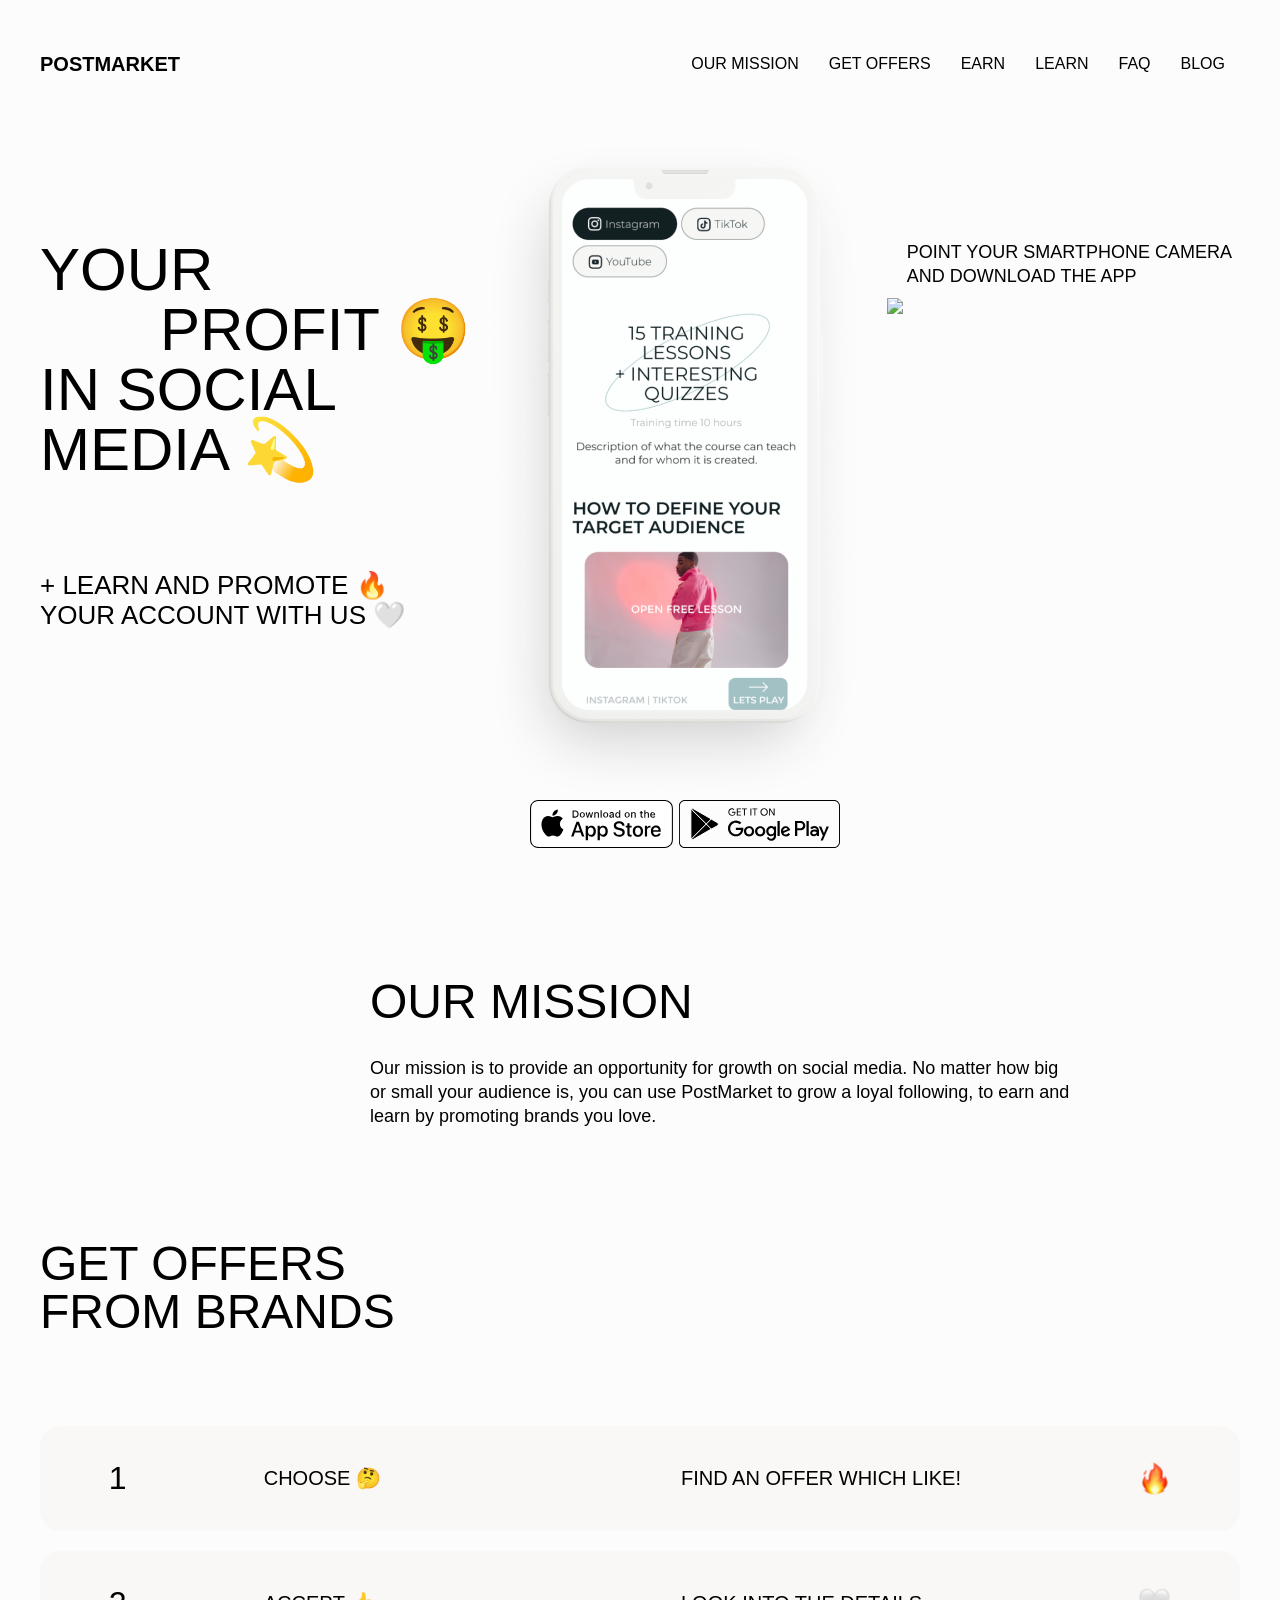
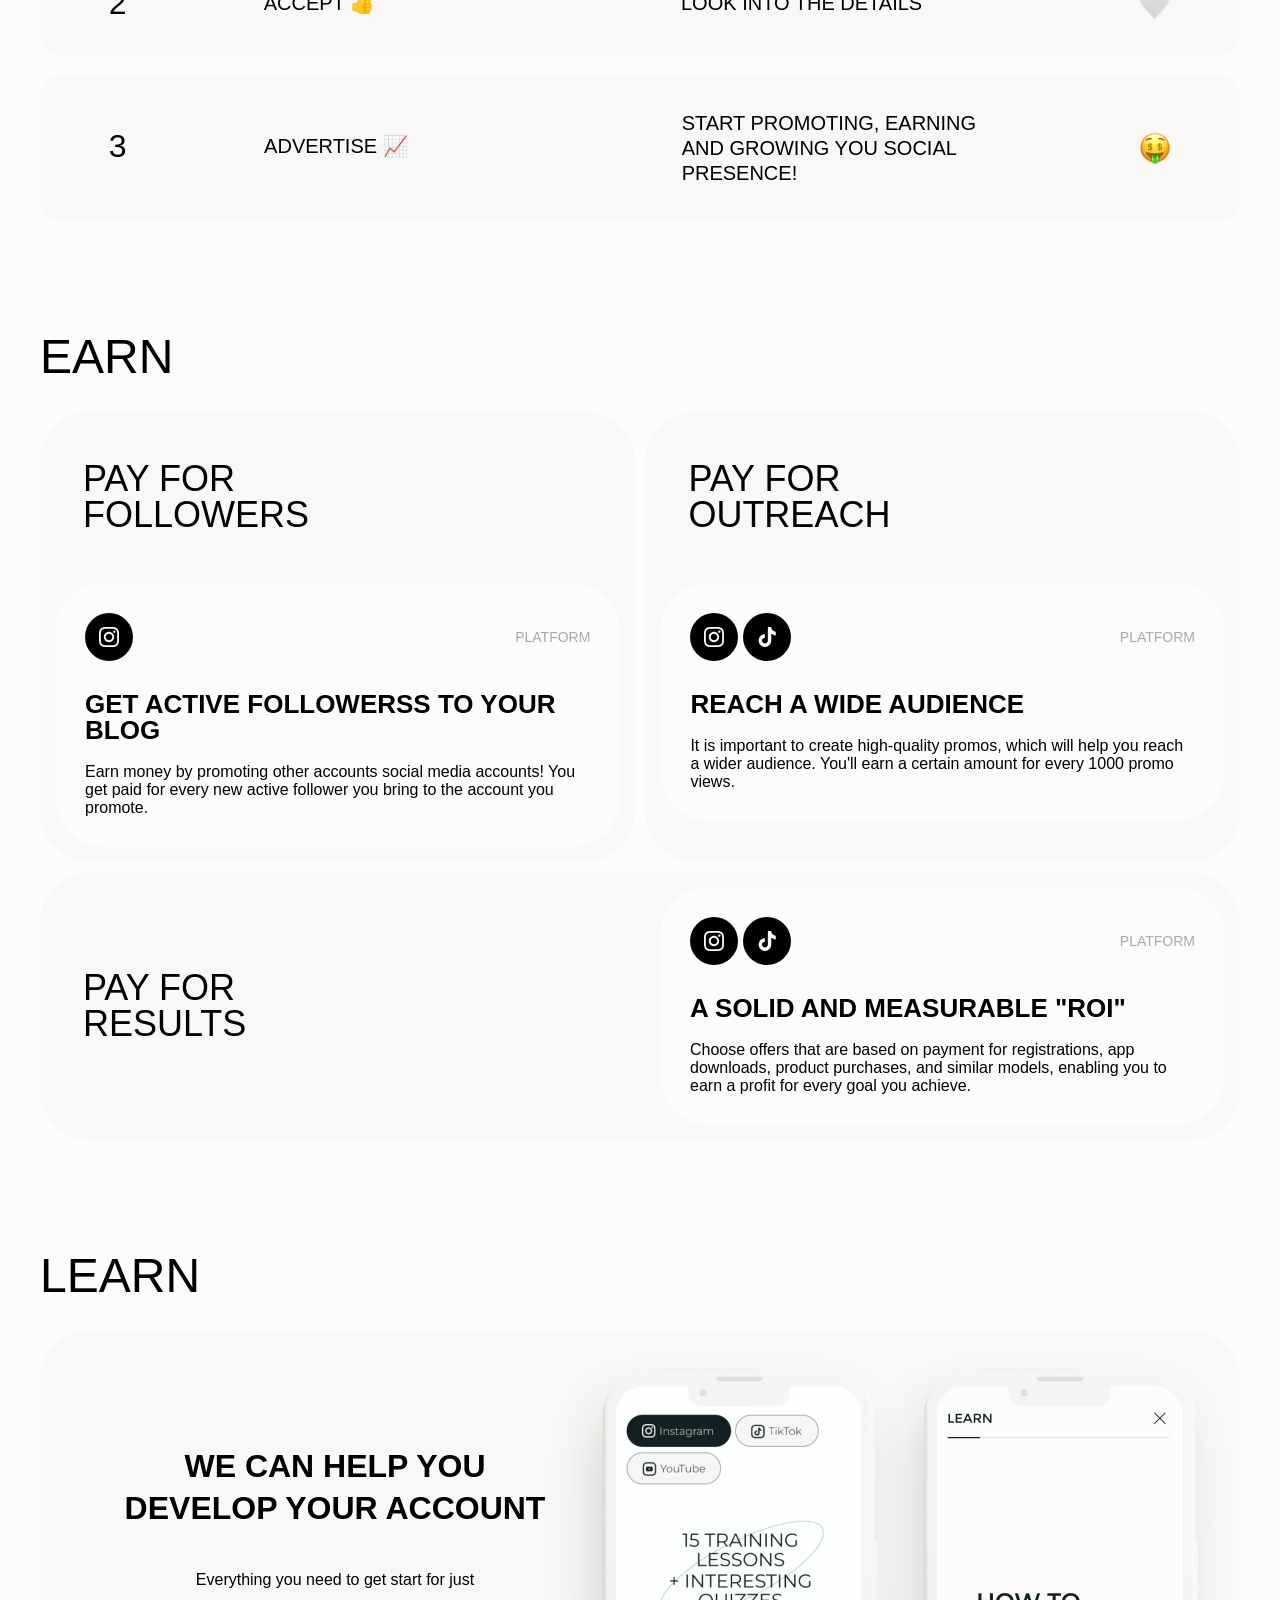
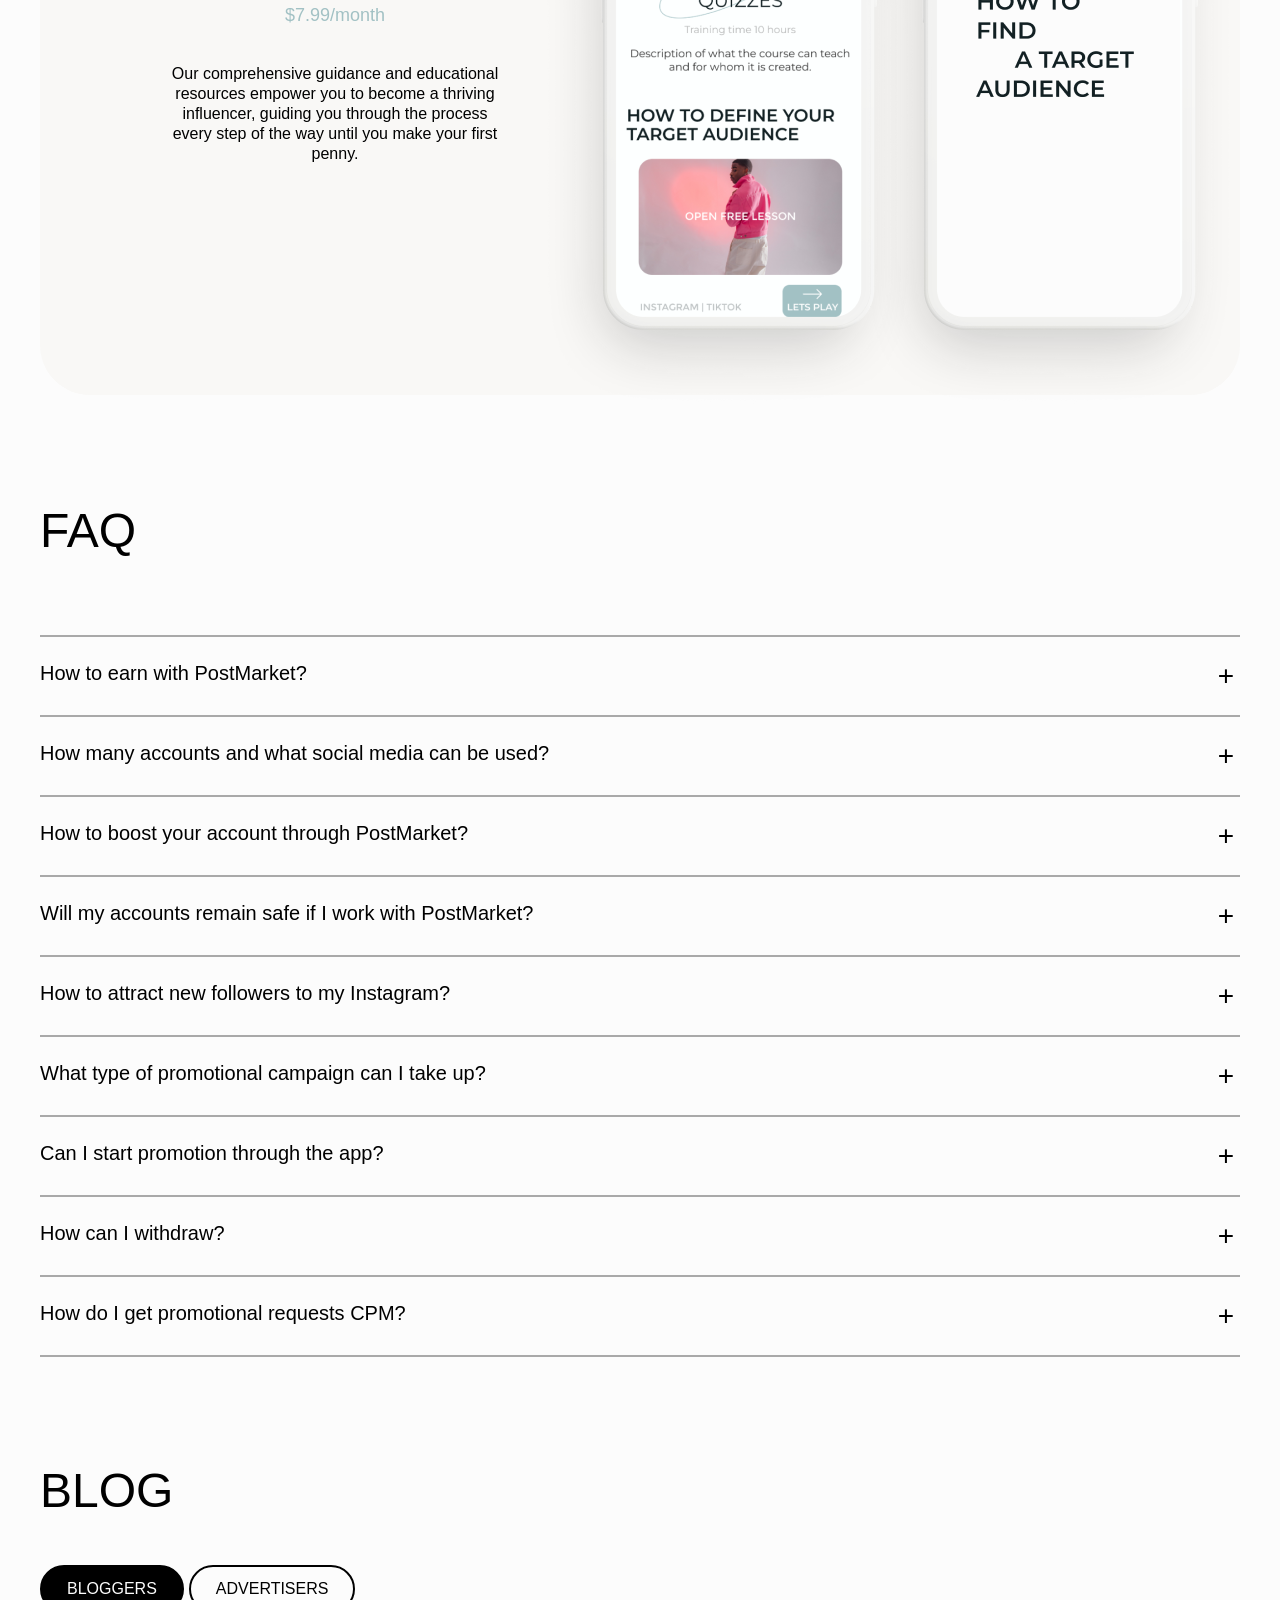
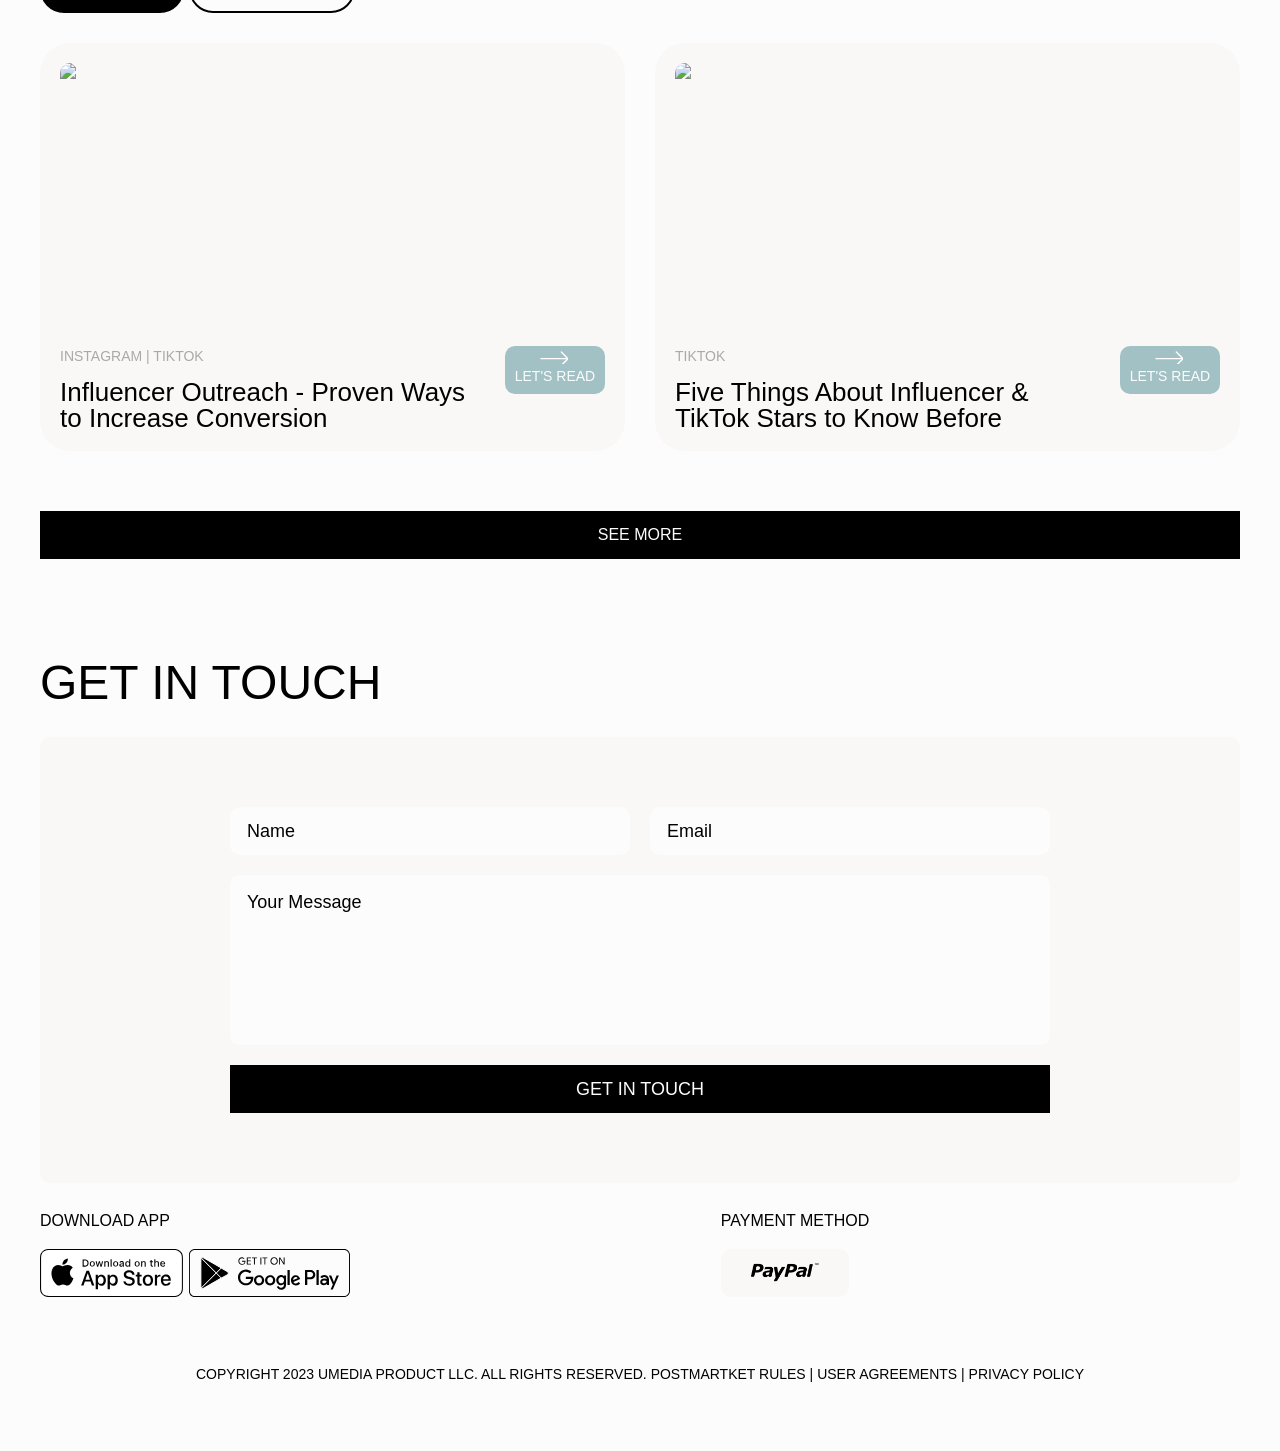
==== commit 56712bfe: "added changes" ====
--- a/index.html
+++ b/index.html
@@ -122,7 +122,7 @@
               <div class="ads__company__inside__social__title ads__company__inside__social__title_tiktok"></div>
               <p class="ads__company__inside__social__text upper">Platform</p>
             </div>
-            <h3 class="ads__company__inside__title upper">A solid and measurable ROI</h3>
+            <h3 class="ads__company__inside__title upper">A solid and measurable "ROI"</h3>
             <p class="ads__company__inside__text">Choose offers that are based on payment for registrations, app downloads, product purchases, and similar models, enabling you to earn a profit for every goal you achieve.</p>
           </div>
         </div>
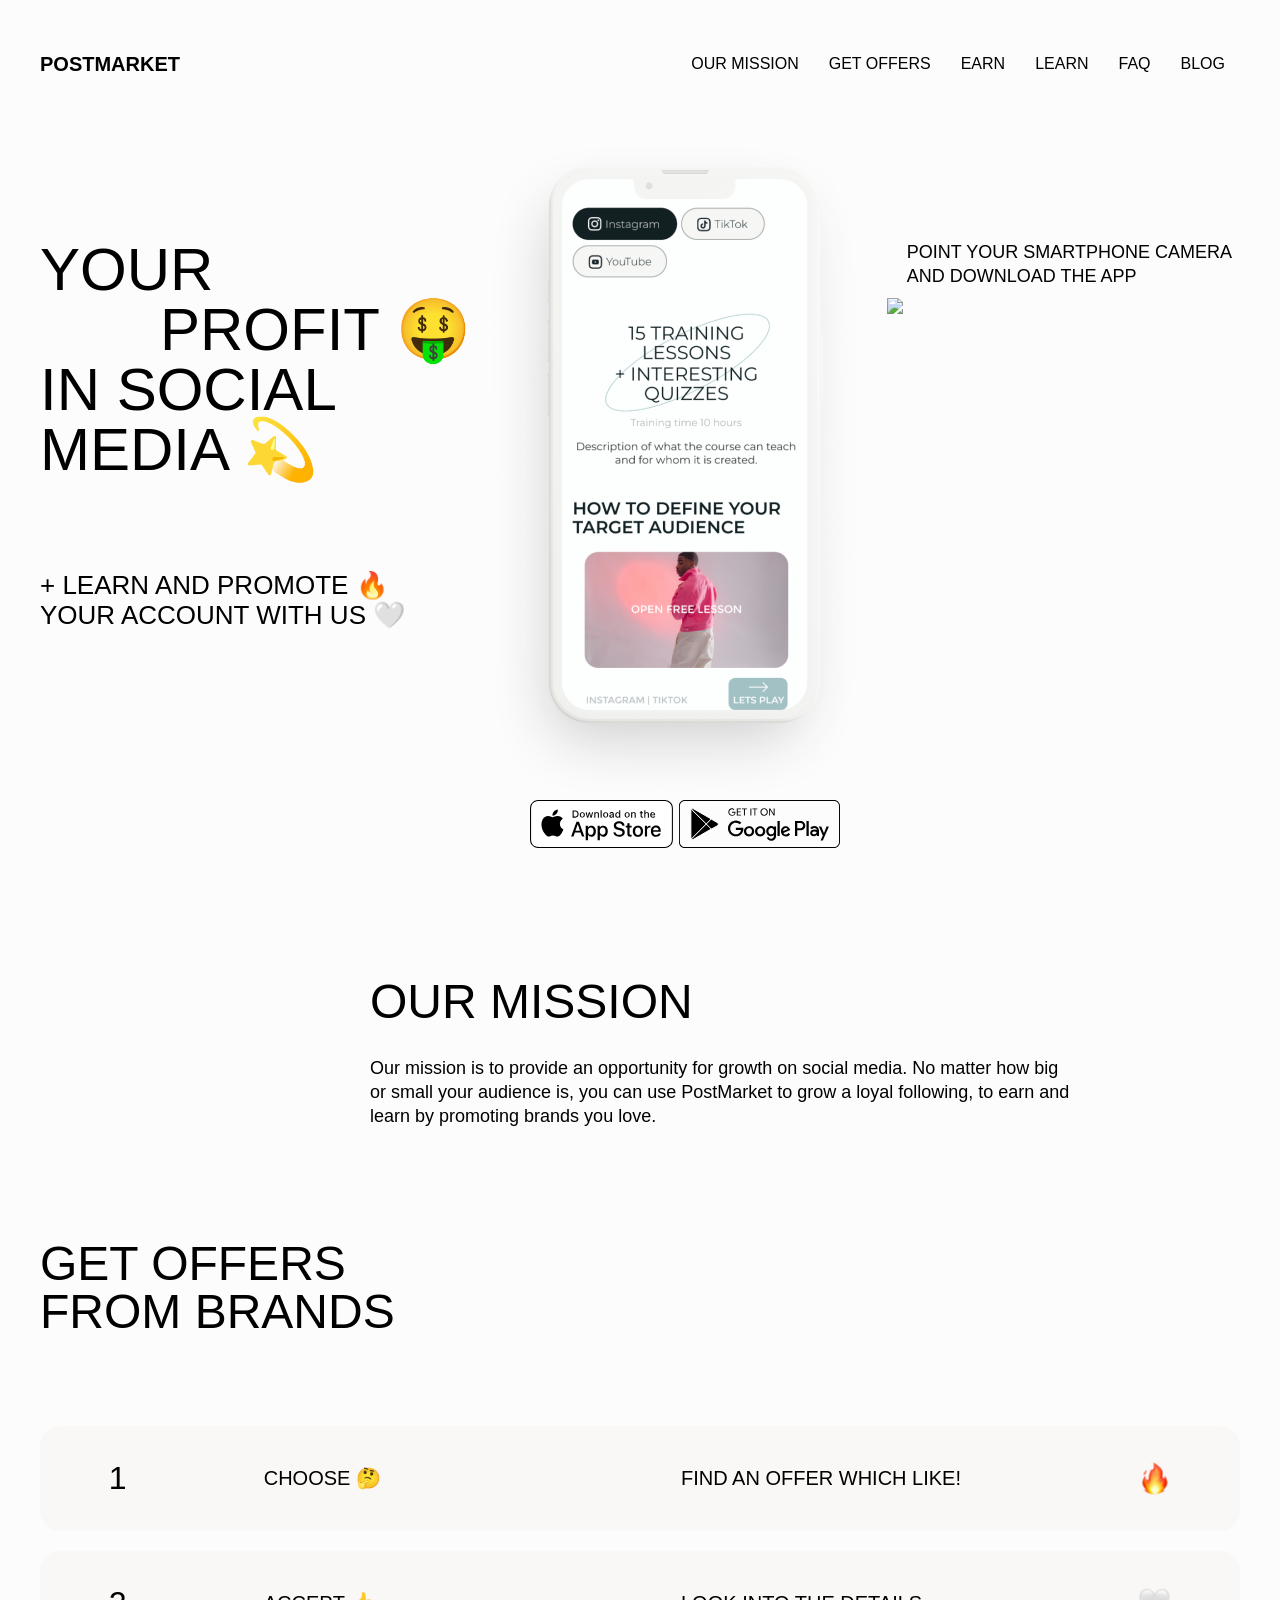
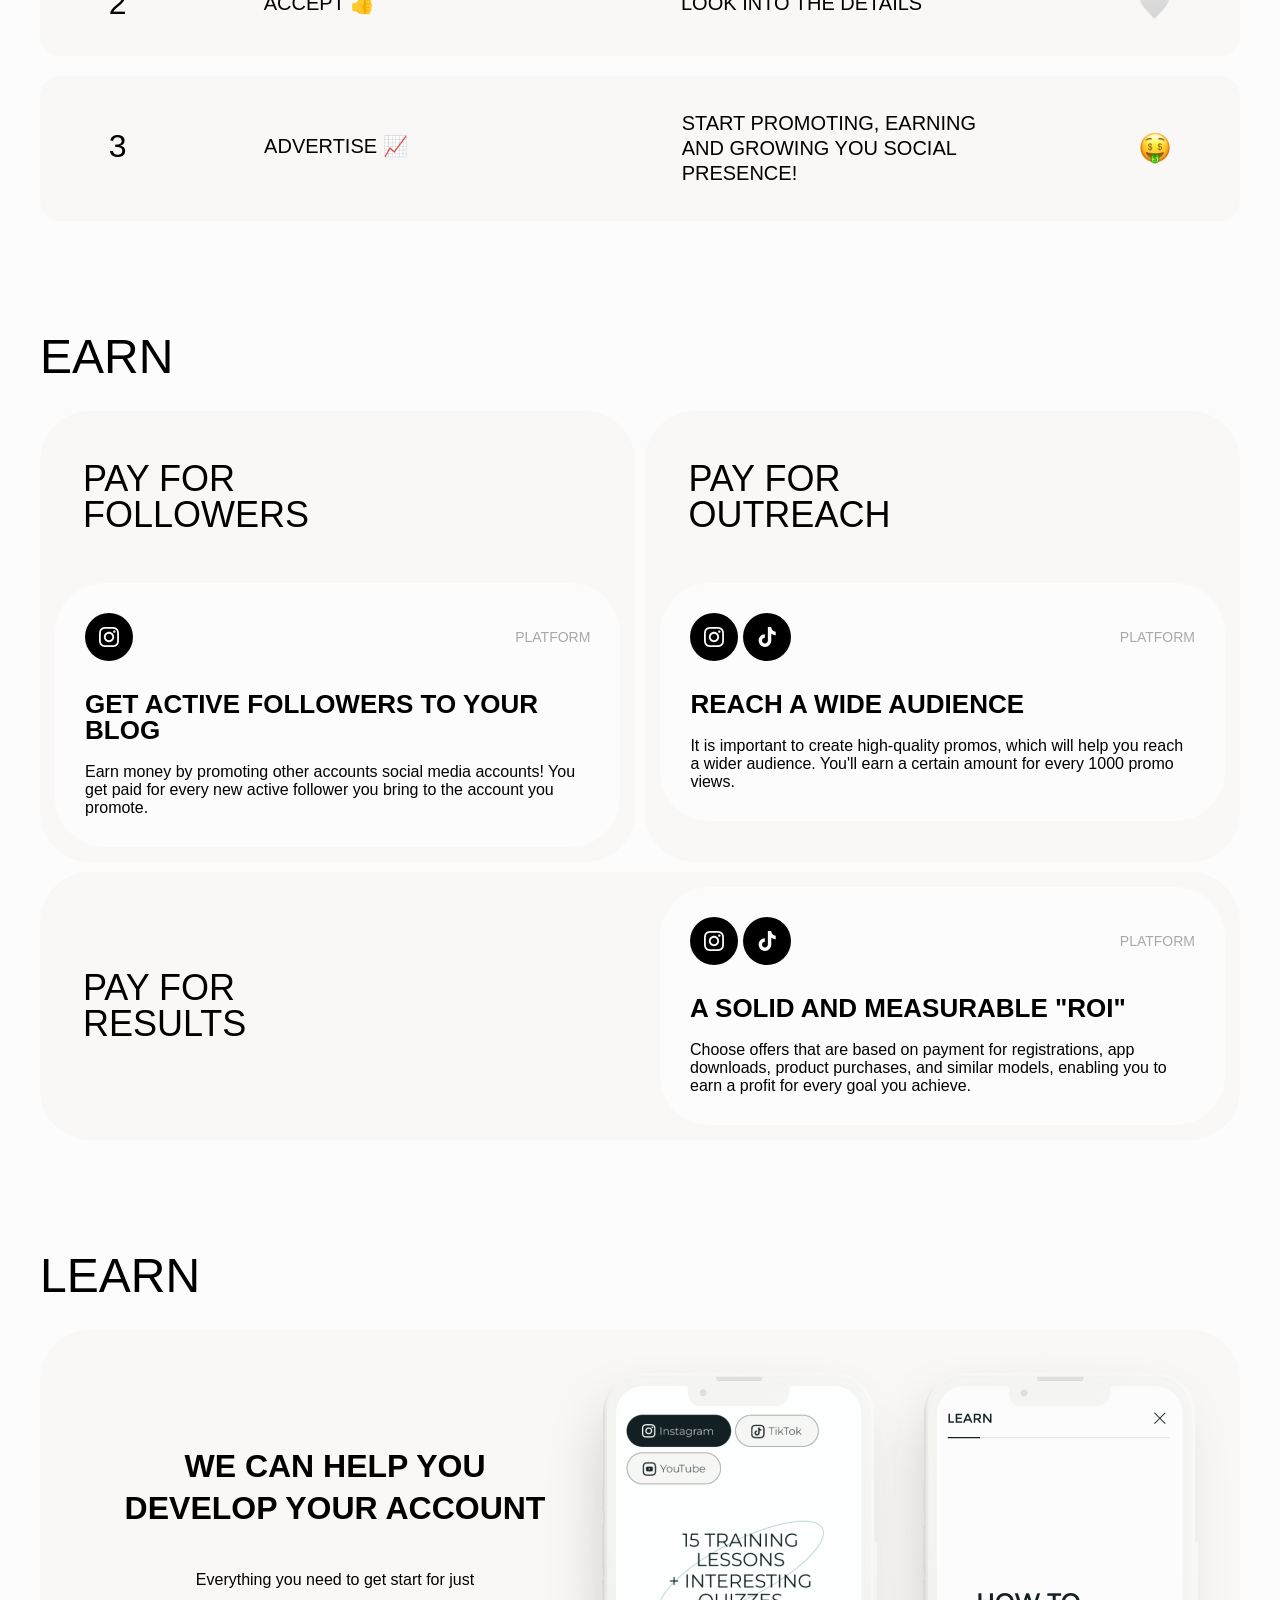
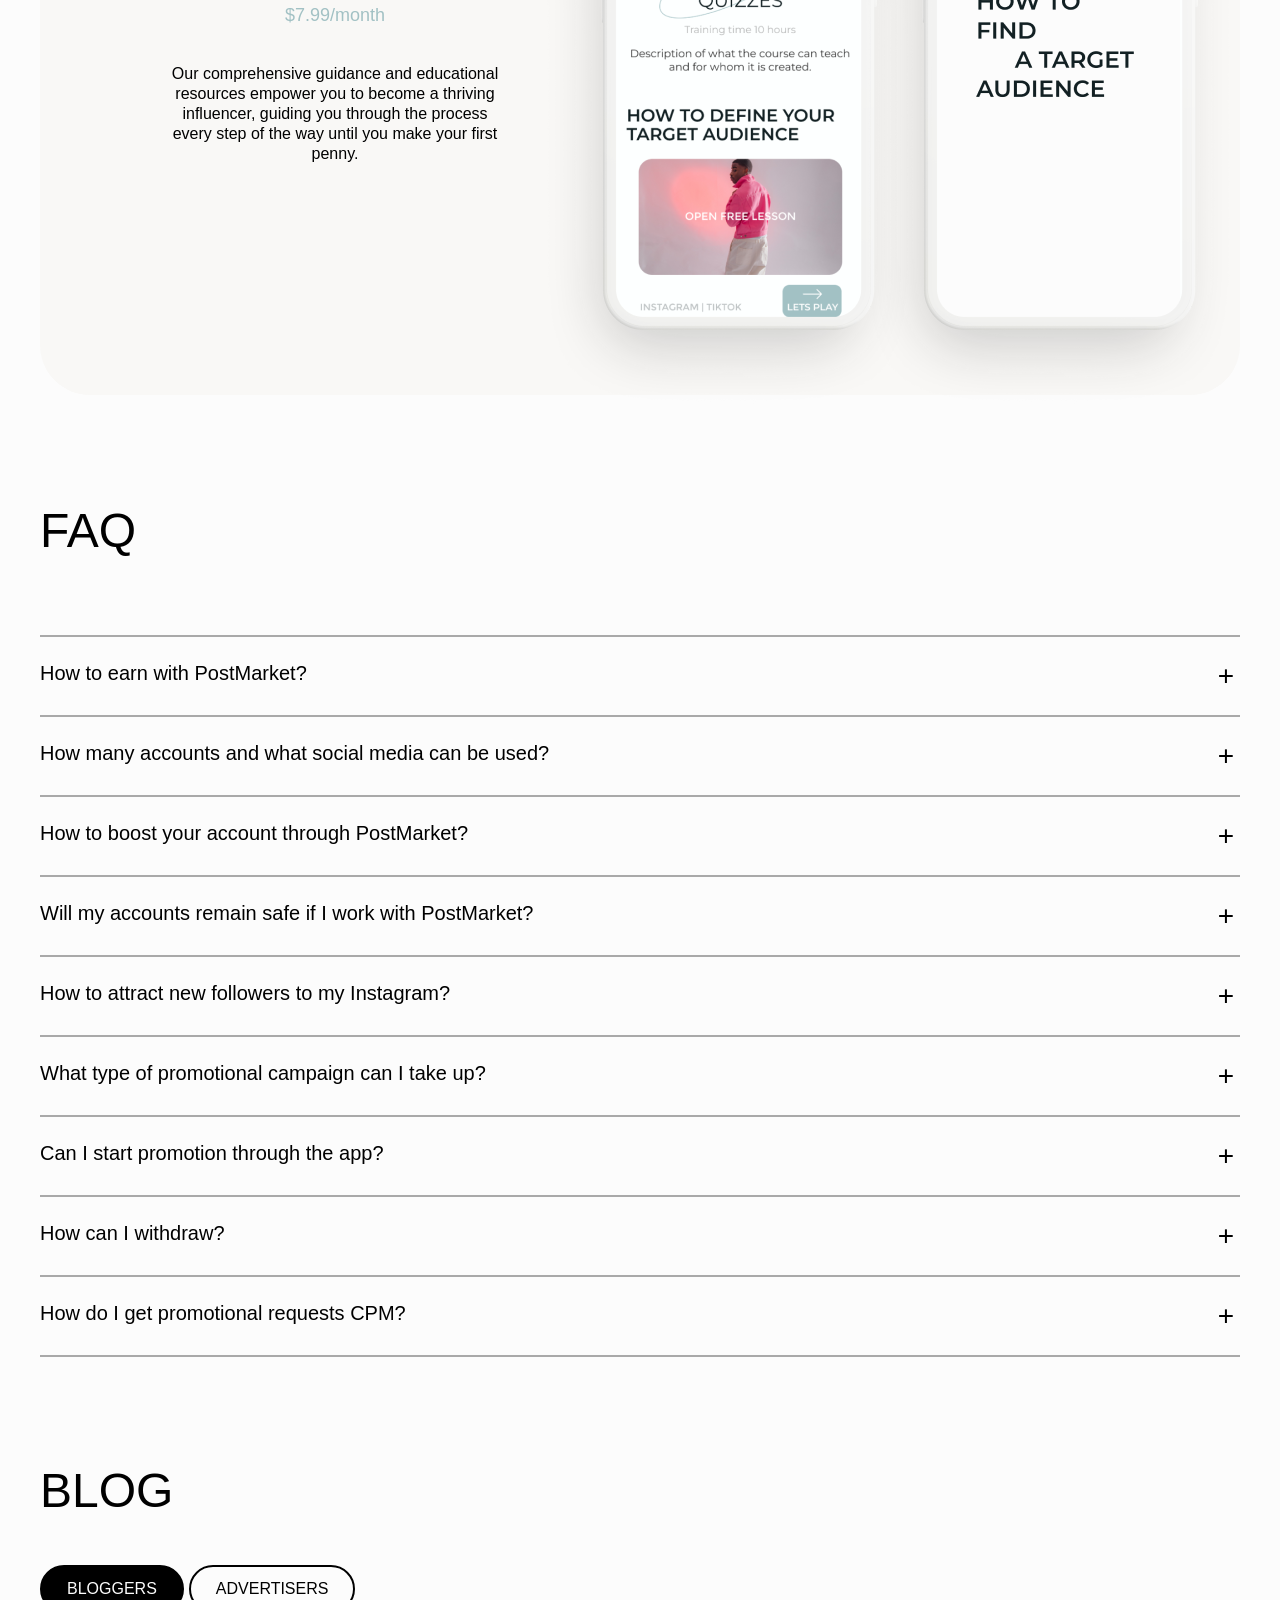
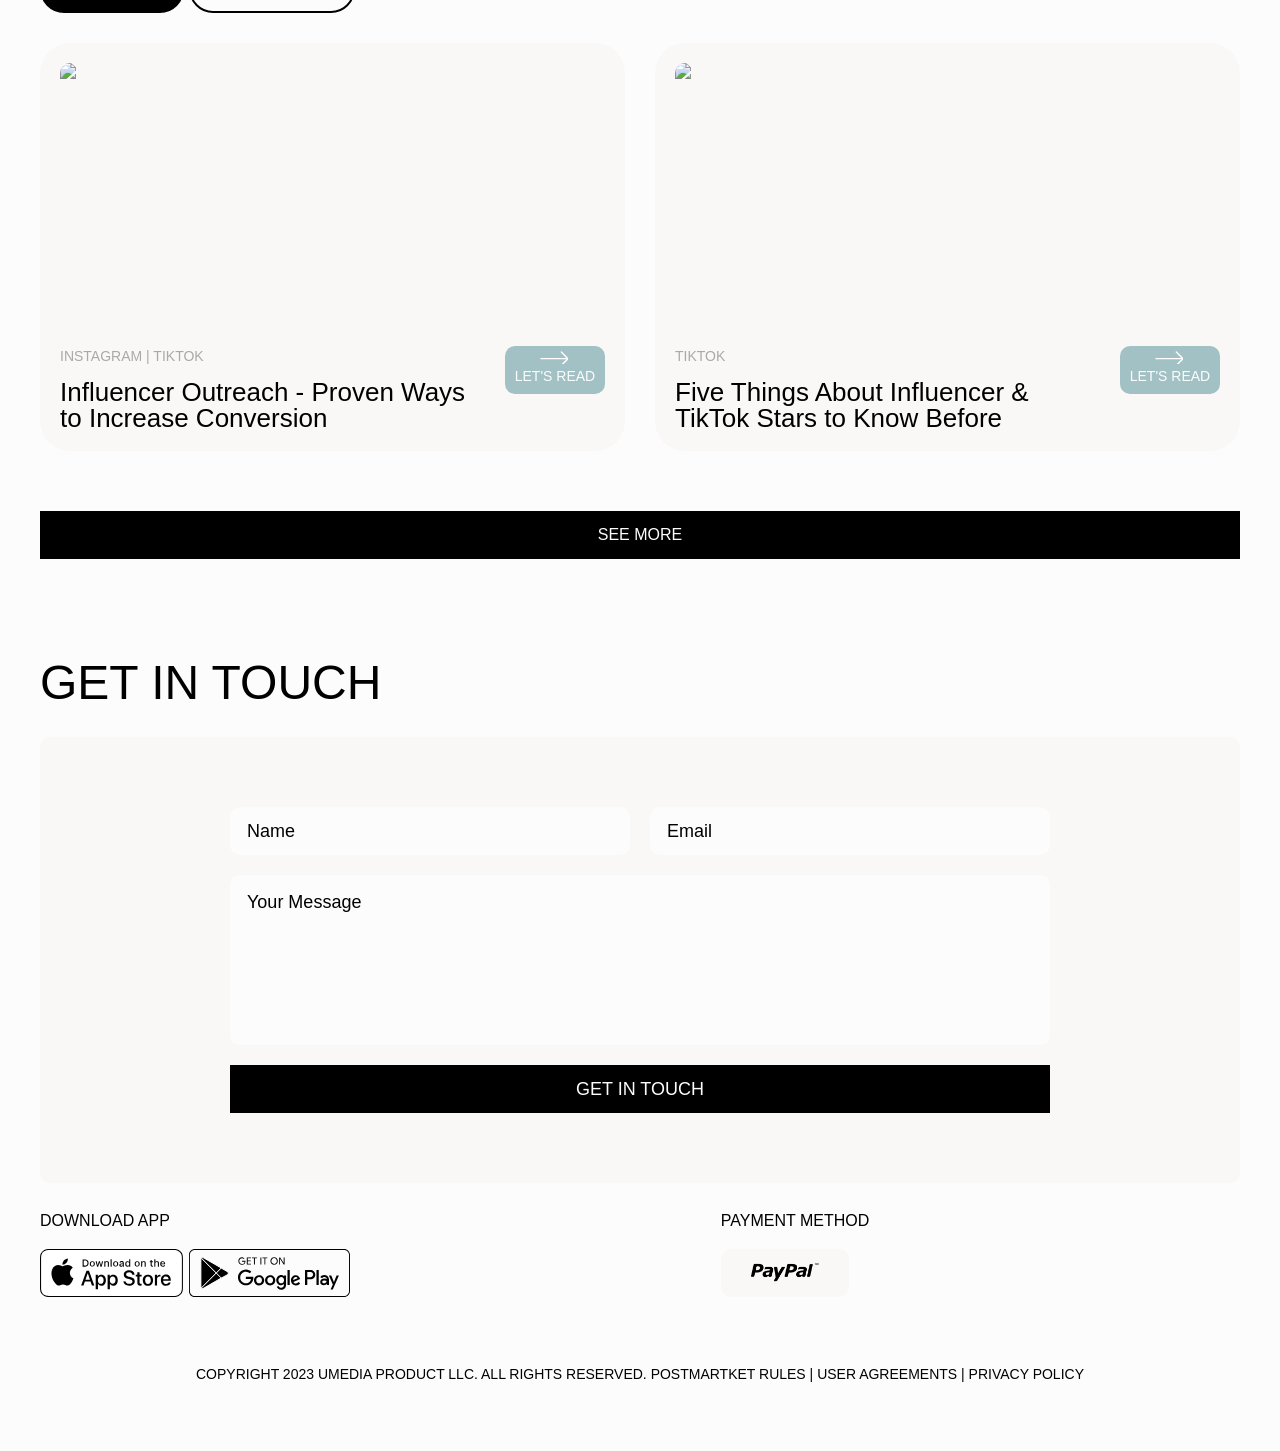
==== commit 8b9f1903: "typo fixed" ====
--- a/index.html
+++ b/index.html
@@ -96,7 +96,7 @@
               <div class="ads__company__inside__social__title ads__company__inside__social__title_instagram"></div>
               <p class="ads__company__inside__social__text upper">Platform</p>
             </div>
-            <h3 class="ads__company__inside__title upper">Get active  followerss to your blog</h3>
+            <h3 class="ads__company__inside__title upper">Get active  followers to your blog</h3>
             <p class="ads__company__inside__text">Earn money by promoting other accounts social media accounts! You get paid for every new active follower you bring to the account you promote.</p>
           </div>
         </div>
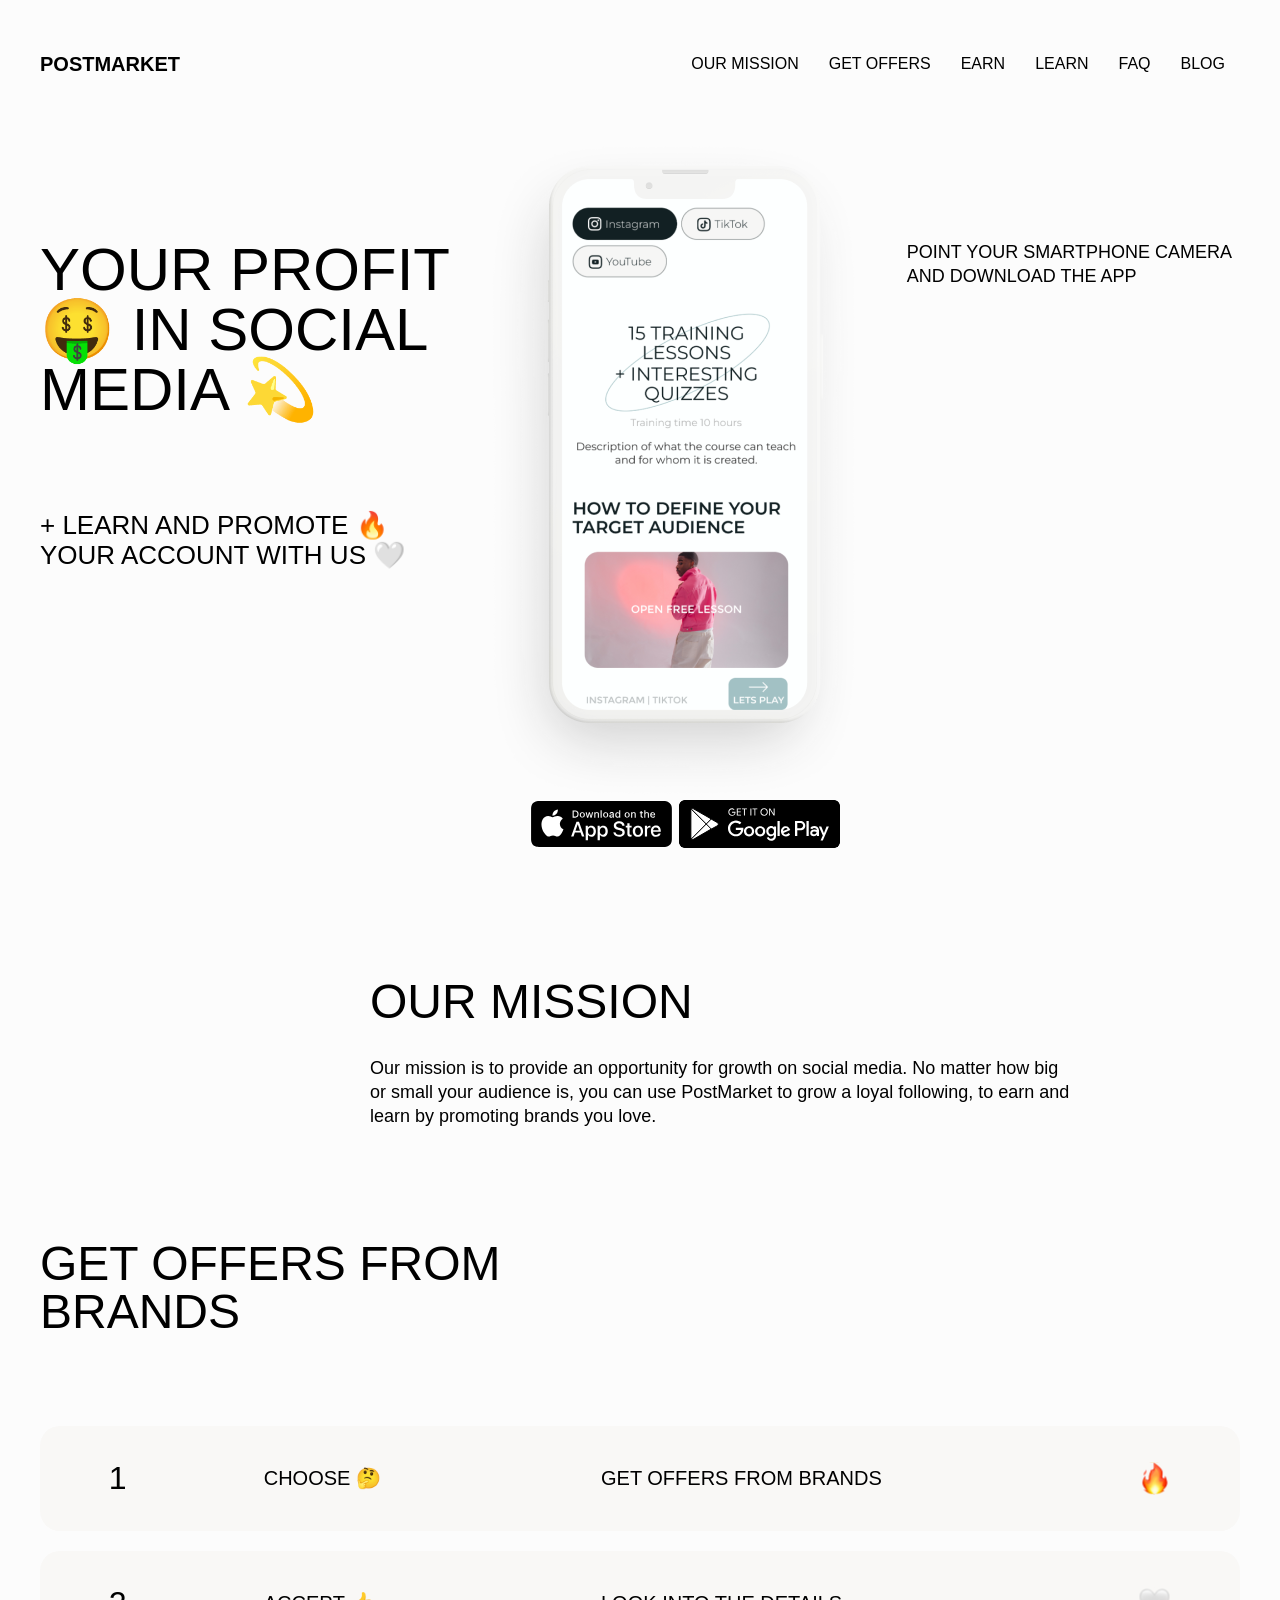
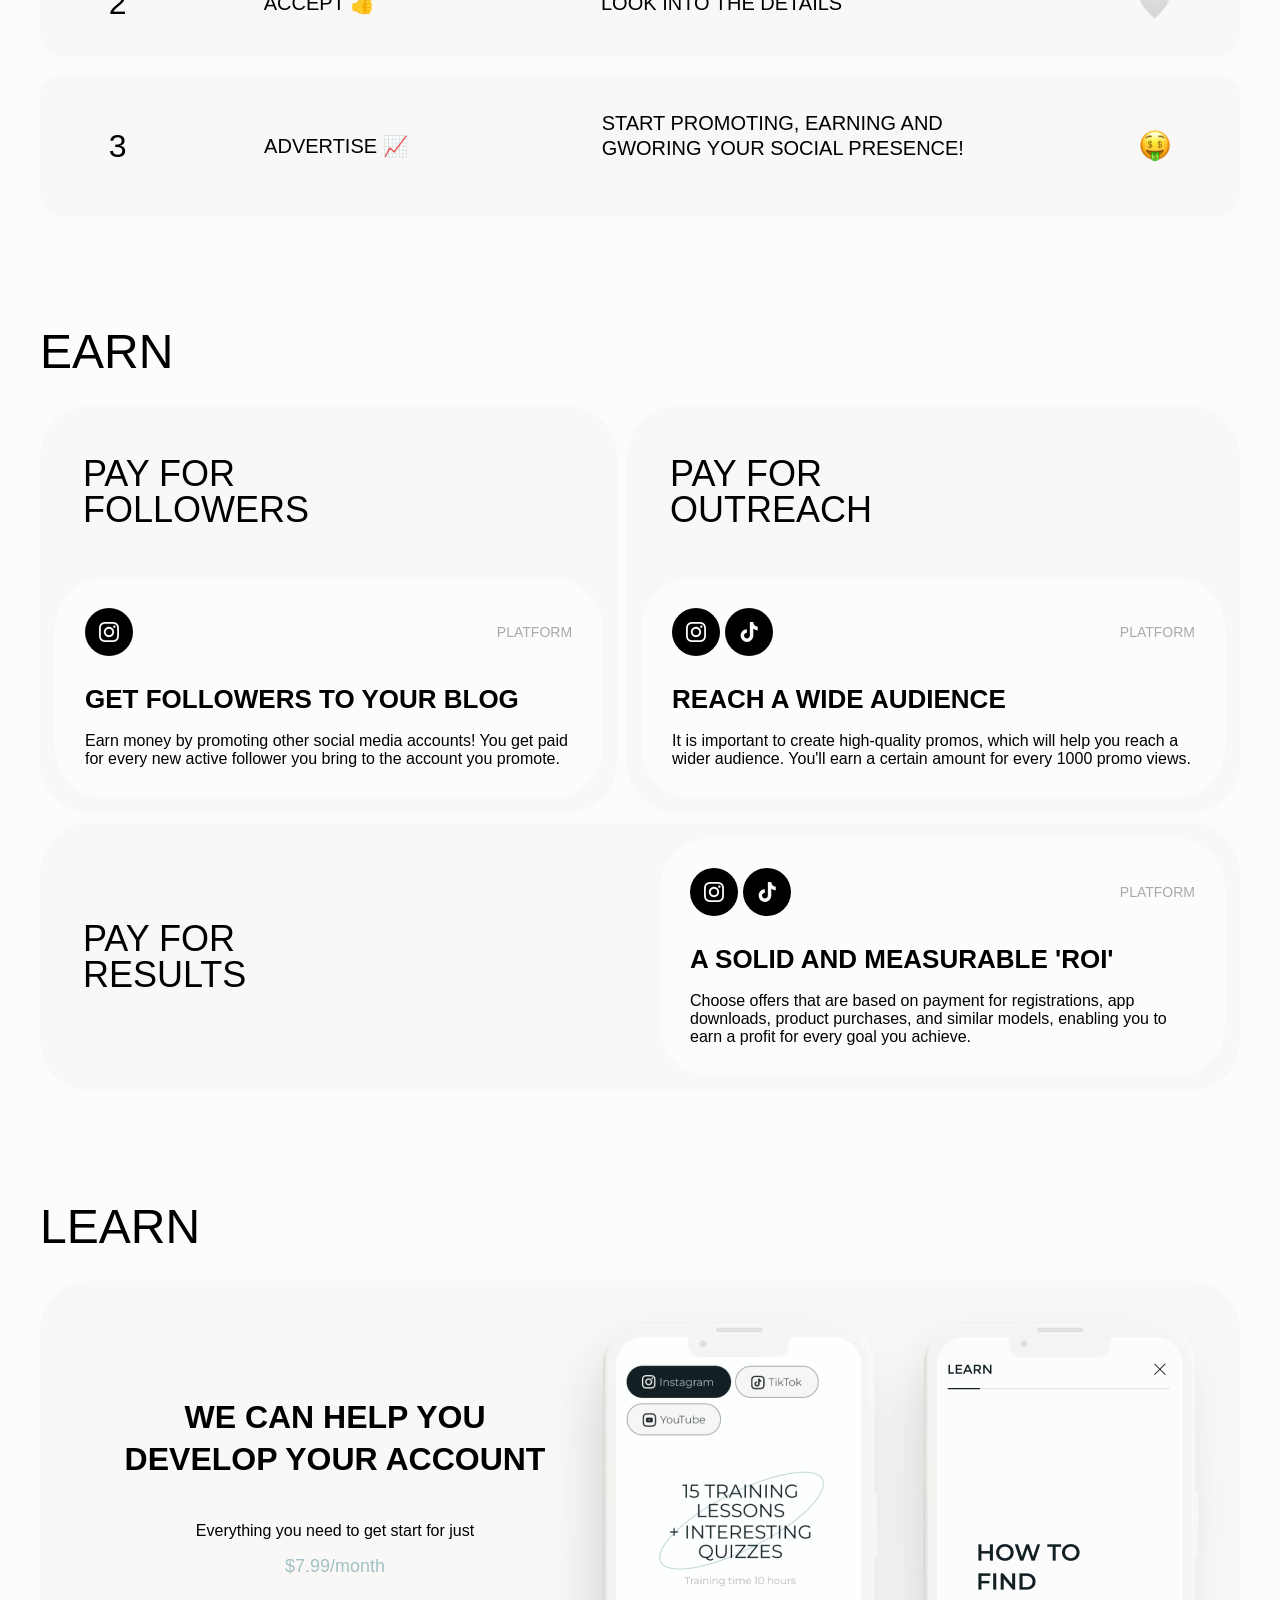
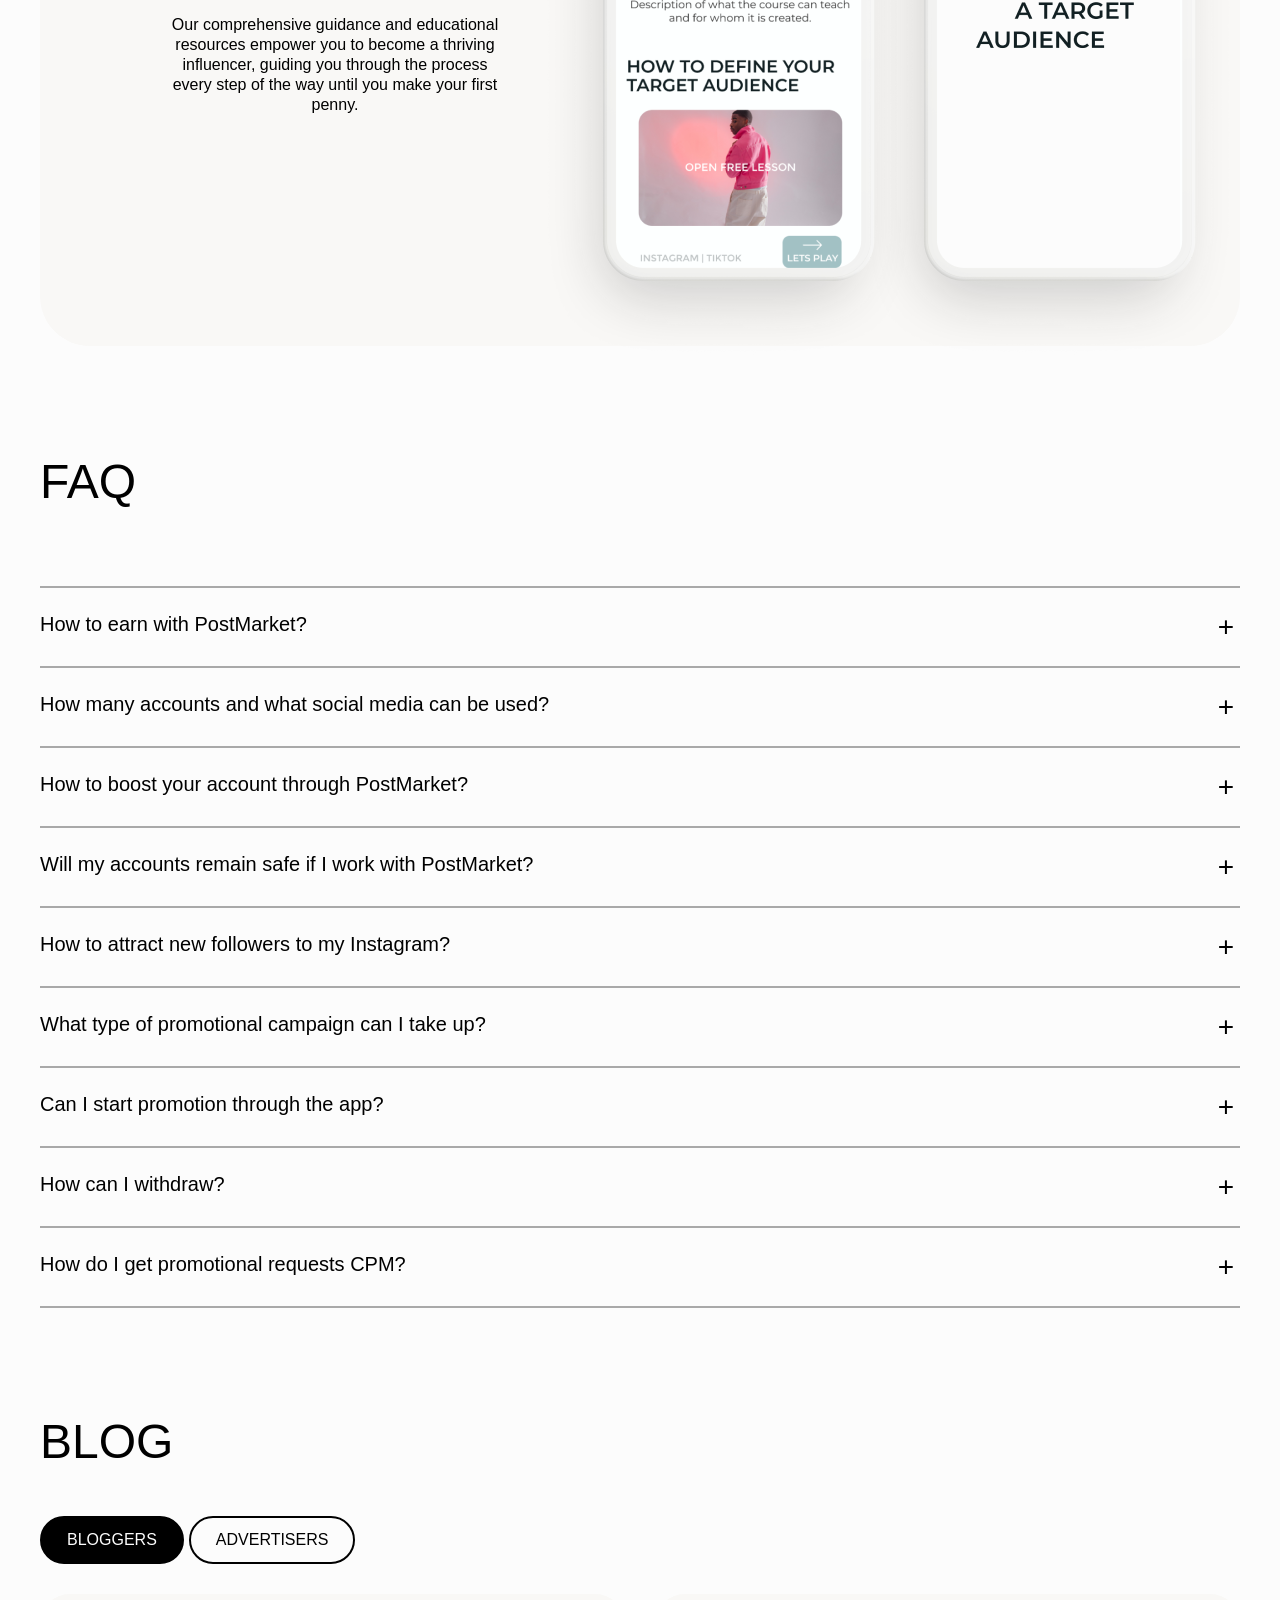
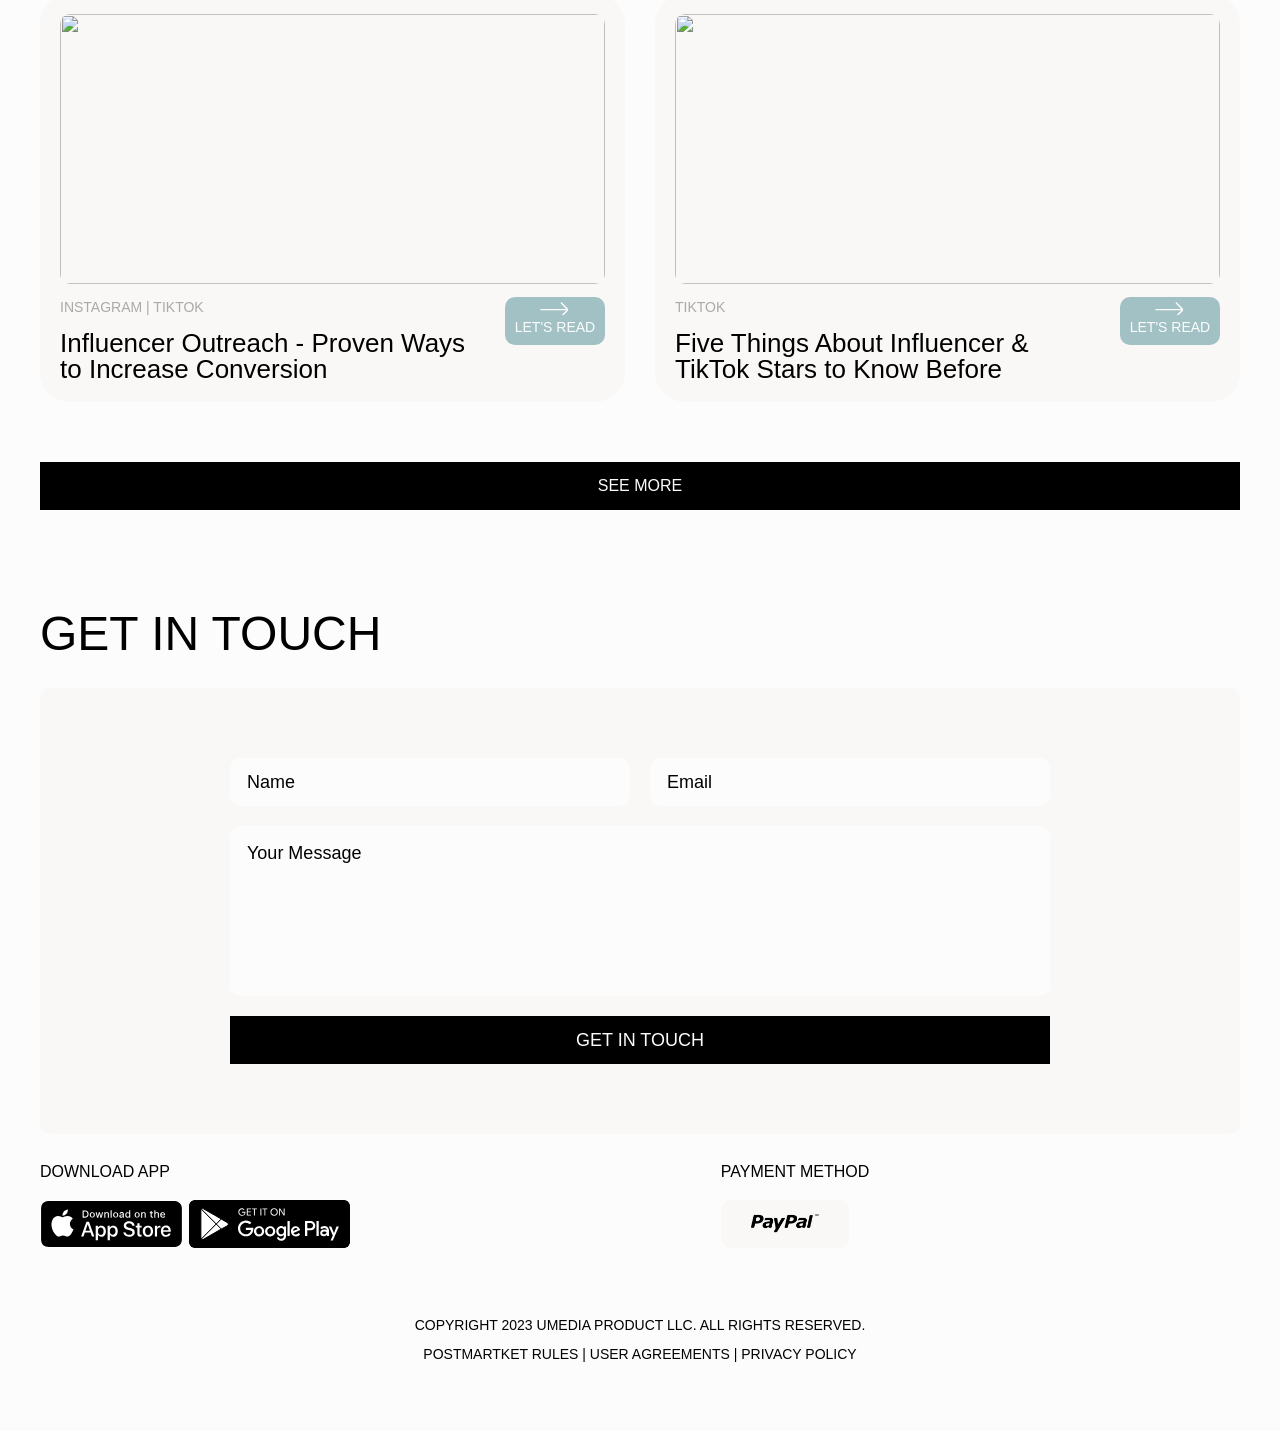
==== commit 6be78616: "Spanish lang no img" ====
--- a/index.html
+++ b/index.html
@@ -7,11 +7,11 @@
 <!DOCTYPE html>
 <html>
   <head>
-    <title>System to buy promotion from Instagram and TikTok users - PostMarket</title>
+    <title>YOUR PROFIT IN SOCIAL MEDIA</title>
     <meta charset="utf-8">
     <meta name="viewport" content="user-scalable=no, initial-scale=1, maximum-scale=1, minimum-scale=1, width=device-width, height=device-height">
-    <link rel="shortcut icon" type="image/x-icon" href="content/img/favicon/favicon.png">
-    <link rel="stylesheet" href="content/css/main.css">
+    <link rel="shortcut icon" type="image/x-icon" href="content/public/img/favicon/favicon.png">
+    <link rel="stylesheet" href="content/public/css/main.css">
   </head>
   <body>
     <header class="header">
@@ -26,7 +26,7 @@
           <a class="header__block__link upper lng-header-learn" href="#learn" onclick="CloseMenu();">Learn</a>
           <a class="header__block__link upper lng-header-platform" href="#platform" onclick="CloseMenu();">FAQ</a>
           <a class="header__block__link upper lng-header-blog" href="#blog" onclick="CloseMenu();">Blog</a>
-          <p class="header__block__title__download upper">Download App</p>
+          <p class="header__block__title__download lng-header-block-title-download upper">Download App</p>
           <div class="header__block__download">
             <a class="download download_apple" href="https://apps.apple.com/app/id1512915732" target="_blank"></a>
             <a class="download download_google" href="https://play.google.com/store/apps/details?id=pro.postmarket" target="_blank"></a>
@@ -37,7 +37,7 @@
     <section class="mission" id="mission">
       <div class="container">
         <div class="mission__block">
-          <h1 class="mission__block__title upper lng-mission-title">Your <span class="mission__block__title__text">profit 🤑</span> in social media 💫</h1>
+          <h1 class="mission__block__title upper lng-mission-title">Your profit 🤑 in social media 💫</h1>
           <h2 class="mission__block__text upper lng-mission-text">+ learn and promote 🔥 your account with us 🤍</h2>
         </div>
         <div class="mission__block">
@@ -45,7 +45,7 @@
         </div>
         <div class="mission__block">
           <p class="mission__block__qr upper lng-mission-qr">Point your smartphone camera and download the app</p>
-          <img class="mission__block__qr__img" src="https://postmarket.pro/Content/Public/img/fon/QR-kod.png" alt="qr" draggable="false">
+          <img class="mission__block__qr__img" src="https://postmarket.pro/Content/Public/img/fon/QR-kod.png" alt="" draggable="false">
         </div>
       </div>
       <div class="container">
@@ -61,84 +61,84 @@
     </section>
     <section class="offers" id="offers">
       <div class="container">
-        <h2 class="offers__title title upper">Get Offers From Brands</h2>
+        <h2 class="offers__title title upper lng-offers-title">Get Offers From Brands</h2>
       </div>
       <div class="container">
         <div class="offers__block">
           <p class="offers__block__text">1</p>
-          <p class="offers__block__title upper">Choose 🤔</p>
-          <p class="offers__block__tag upper">FIND AN OFFER WHICH LIKE!</p>
-          <img src="content/img/icon/offers-icon-1.svg" alt="offer-icon-1" draggable="false">
+          <p class="offers__block__title upper lng-offers-block-title-1">CHOOSE 🤔</p>
+          <p class="offers__block__tag upper lng-offers-block-tag-1">Find and offer whick you like!</p>
+          <img src="content/public/img/icon/offers-icon-1.svg" alt="" draggable="false">
         </div>
         <div class="offers__block">
           <p class="offers__block__text">2</p>
-          <p class="offers__block__title upper">Accept 👍</p>
-          <p class="offers__block__tag upper">LOOK INTO THE DETAILS</p>
-          <img src="content/img/icon/offers-icon-2.svg" alt="offer-icon-2" draggable="false">
+          <p class="offers__block__title upper lng-offers-block-title-2">ACCEPT 👍</p>
+          <p class="offers__block__tag upper lng-offers-block-tag-2">Look into the details</p>
+          <img src="content/public/img/icon/offers-icon-2.svg" alt="" draggable="false">
         </div>
         <div class="offers__block">
           <p class="offers__block__text">3</p>
-          <p class="offers__block__title upper">Advertise 📈</p>
-          <p class="offers__block__tag upper">START PROMOTING, EARNING AND GROWING YOU SOCIAL PRESENCE!</p>
-          <img src="content/img/icon/offers-icon-3.svg" alt="offer-icon-3" draggable="false">
-        </div>
-      </div>
-    </section> 
+          <p class="offers__block__title upper lng-offers-block-title-3">ADVERTISE 📈</p>
+          <p class="offers__block__tag upper lng-offers-block-tag-3">Start promoting, earning and gworing your social presence!</p>
+          <img src="content/public/img/icon/offers-icon-3.svg" alt="" draggable="false">
+        </div>
+      </div>
+    </section>
     <section class="ads" id="ads">
       <div class="container">
-        <h2 class="ads__title title upper">Earn</h2>
+        <h2 class="ads__title title upper lng-ads-title">Earn</h2>
       </div>
       <div class="container">
         <div class="ads__company">
-          <h2 class="ads__company__title upper">Pay for Followers</h2>
+          <h2 class="ads__company__title upper lng-ads-company-title-1">Pay for Followers</h2>
           <div class="ads__company__inside">
             <div class="ads__company__inside__social">
               <div class="ads__company__inside__social__title ads__company__inside__social__title_instagram"></div>
-              <p class="ads__company__inside__social__text upper">Platform</p>
-            </div>
-            <h3 class="ads__company__inside__title upper">Get active  followers to your blog</h3>
-            <p class="ads__company__inside__text">Earn money by promoting other accounts social media accounts! You get paid for every new active follower you bring to the account you promote.</p>
+              <p class="ads__company__inside__social__text upper lng-ads-company-inside-social-text-1">Platform</p>
+            </div>
+            <h3 class="ads__company__inside__title upper lng-ads-company-inside-title-1">Get followers to your blog</h3>
+            <p class="ads__company__inside__text lng-ads-company-inside-text-1">Earn money by promoting other social media accounts! You get paid for every new active follower you bring to the account you promote.</p>
           </div>
         </div>
         <div class="ads__company">
-          <h2 class="ads__company__title upper">Pay for Outreach</h2>
+          <h2 class="ads__company__title upper lng-ads-company-title-2">Pay for Outreach</h2>
           <div class="ads__company__inside">
             <div class="ads__company__inside__social">
               <div class="ads__company__inside__social__title ads__company__inside__social__title_instagram"></div>
               <div class="ads__company__inside__social__title ads__company__inside__social__title_tiktok"></div>
-              <p class="ads__company__inside__social__text upper">Platform</p>
-            </div>
-            <h3 class="ads__company__inside__title upper">Reach a wide audience</h3>
-            <p class="ads__company__inside__text">It is important to create high-quality promos, which will help you reach a wider audience. You'll earn a certain amount for every 1000 promo views.</p>
+              <p class="ads__company__inside__social__text upper lng-ads-company-inside-social-text-2">Platform</p>
+            </div>
+            <h3 class="ads__company__inside__title upper lng-ads-company-inside-title-2">Reach a wide audience</h3>
+            <p class="ads__company__inside__text lng-ads-company-inside-text-2">It is important to create high-quality promos, which will help you reach a wider audience. You'll earn a certain amount for every 1000 promo views.</p>
           </div>
         </div>
       </div>
       <div class="container">
         <div class="ads__company">
-          <h2 class="ads__company__title upper">Pay for results</h2>
+          <h2 class="ads__company__title upper lng-ads-company-title-3">Pay for results</h2>
           <div class="ads__company__inside">
             <div class="ads__company__inside__social">
               <div class="ads__company__inside__social__title ads__company__inside__social__title_instagram"></div>
               <div class="ads__company__inside__social__title ads__company__inside__social__title_tiktok"></div>
-              <p class="ads__company__inside__social__text upper">Platform</p>
-            </div>
-            <h3 class="ads__company__inside__title upper">A solid and measurable "ROI"</h3>
-            <p class="ads__company__inside__text">Choose offers that are based on payment for registrations, app downloads, product purchases, and similar models, enabling you to earn a profit for every goal you achieve.</p>
+              <p class="ads__company__inside__social__text upper lng-ads-company-inside-social-text-3">Platform</p>
+            </div>
+            <h3 class="ads__company__inside__title upper lng-ads-company-inside-title-3">A solid and measurable "ROI"</h3>
+            <p class="ads__company__inside__text lng-ads-company-inside-text-3">Choose offers that are based on payment for registrations, app downloads, product purchases, and similar models, enabling you to earn a profit for every goal you achieve.</p>
           </div>
         </div>
       </div>
     </section>
     <section class="learn" id="learn">
       <div class="container">
-        <h2 class="learn__title title upper">Learn</h2>
+        <h2 class="learn__title title upper lng-learn-title">Learn</h2>
       </div>
       <div class="container">
         <div class="learn__cover">
           <div class="learn__cover__block">
-            <h3 class="learn__cover__block__title upper">We can help you develop your account</h3>
-            <p class="learn__cover__block__text">Everything you need to get start for just</p>
-            <p class="learn__cover__block__price">$7.99/month</p>
-            <p class="learn__cover__block__more">Our comprehensive guidance and educational resources empower you to become a thriving influencer, guiding you through the process every step of the way until you make your first penny.</p>
+            <h3 class="learn__cover__block__title upper lng-learn-cover-block-title">We can help you develop your account</h3>
+            <p class="learn__cover__block__text lng-learn-cover-block-text">Everything you need to get start for just</p>
+            <p class="learn__cover__block__price lng-learn-cover-block-price">$7.99/month</p>
+            <p class="learn__cover__block__more lng-learn-cover-block-more">Our comprehensive guidance and educational resources empower you to become a thriving influencer, guiding you through the process every step of the way until you make your first penny.</p>
           </div>
           <div class="leart__cover__block">
             <div class="learn__cover__block__img"></div>
@@ -149,7 +149,7 @@
     </section>
     <section class="platform" id="platform">
       <div class="container">
-        <h2 class="platform__title title upper">FAQ</h2>
+        <h2 class="platform__title title upper lng-platform-title">FAQ</h2>
       </div>
       <div class="container">
         <div class="platform__faq">
@@ -216,72 +216,67 @@
       </div>
       <div class="container">
         <div class="blog__tab">
-          <div class="blog__tab__link upper" onclick="openTab(event, 'tabLink1')" id="open">Bloggers</div>
-          <div class="blog__tab__link upper" onclick="openTab(event, 'tabLink2')">Advertisers</div>
+          <div class="blog__tab__link upper lng-blog-tab-link-1" onclick="openTab(event, 'tabLink1')" id="open">Bloggers</div>
+          <div class="blog__tab__link upper lng-blog-tab-link-2" onclick="openTab(event, 'tabLink2')">Advertisers</div>
         </div>
         <div class="blog__content" id="tabLink1">
           <div class="blog__content__article">
-            <img class="blog__content__article__img" src="https://postmarketstorage1.blob.core.windows.net/articles/article214.jpg" alt="Influencer Outreach - Proven Ways to Increase Conversion" draggable="false">
-            <p class="blog__content__article__tag upper">Instagram | TikTok</p>
+            <img class="blog__content__article__img" src="https://postmarketstorage1.blob.core.windows.net/articles/article214.jpg" alt="" draggable="false">
+            <p class="blog__content__article__tag upper lng-blog-tab-link-2">Instagram | TikTok</p>
             <div class="blog__content__article__read">
               <a class="blog__content__article__read__link" href="https://postmarket.pro/Article/proven-ways-to-increase-conversion" target="_blank">
-                <span class="blog__content__article__read__link__text upper">Let's read</span>
+                <span class="blog__content__article__read__link__text upper lng-blog-content-article-read-link-text-1">Let's read</span>
               </a>
             </div>
-            <h3 class="blog__content__article__title">Influencer Outreach - Proven Ways to Increase Conversion</h3>
+            <h3 class="blog__content__article__title lng-blog-content-artile-title-1">Influencer Outreach - Proven Ways to Increase Conversion</h3>
           </div>
           <div class="blog__content__article">
-            <img class="blog__content__article__img" src="https://postmarketstorage1.blob.core.windows.net/articles/article213.jpg" alt="Five Things About Influencer & TikTok Stars to Know Before Hiring" draggable="false">
+            <img class="blog__content__article__img" src="https://postmarketstorage1.blob.core.windows.net/articles/article213.jpg" alt="" draggable="false">
             <p class="blog__content__article__tag upper">TikTok</p>
             <div class="blog__content__article__read">
               <a class="blog__content__article__read__link" href="https://postmarket.pro/Article/five-things-about-influencer" target="_blank">
-                <span class="blog__content__article__read__link__text upper">Let's read</span>
+                <span class="blog__content__article__read__link__text upper lng-blog-content-article-read-link-text-2">Let's read</span>
               </a>
             </div>
-            <h3 class="blog__content__article__title">Five Things About Influencer & TikTok Stars to Know Before</h3>
+            <h3 class="blog__content__article__title lng-blog-content-artile-title-2">Five Things About Influencer & TikTok Stars to Know Before</h3>
           </div>
         </div>
         <div class="blog__content" id="tabLink2">
           <div class="blog__content__article">
-            <img class="blog__content__article__img" src="https://postmarketstorage1.blob.core.windows.net/articles/article212.jpg" alt="Brand Deals for TikTok Influencers that are Easy to Get" draggable="false">
+            <img class="blog__content__article__img" src="https://postmarketstorage1.blob.core.windows.net/articles/article212.jpg" alt="" draggable="false">
             <p class="blog__content__article__tag upper">TikTok</p>
             <div class="blog__content__article__read">
               <a class="blog__content__article__read__link" href="https://postmarket.pro/Article/brand-deals-for-tiktok" target="_blank">
-                <span class="blog__content__article__read__link__text upper">Let's read</span>
+                <span class="blog__content__article__read__link__text upper lng-blog-content-article-read-link-text-3">Let's read</span>
               </a>
             </div>
-            <h3 class="blog__content__article__title">Brand Deals for TikTok Influencers that are Easy to Get</h3>
+            <h3 class="blog__content__article__title lng-blog-content-artile-title-3">Brand Deals for TikTok Influencers that are Easy to Get</h3>
           </div>
           <div class="blog__content__article">
-            <img class="blog__content__article__img" src="https://postmarketstorage1.blob.core.windows.net/articles/article211.jpg" alt="Niche Influencer Marketing - 5 Proven Ways to Build Your Brand" draggable="false">
+            <img class="blog__content__article__img" src="https://postmarketstorage1.blob.core.windows.net/articles/article211.jpg" alt="" draggable="false">
             <p class="blog__content__article__tag upper">Instagram | TikTok</p>
             <div class="blog__content__article__read">
               <a class="blog__content__article__read__link" href="https://postmarket.pro/Article/niche-influencer-marketing" target="_blank">
-                <span class="blog__content__article__read__link__text upper">Let's read</span>
+                <span class="blog__content__article__read__link__text upper lng-blog-content-article-read-link-text-4">Let's read</span>
               </a>
             </div>
-            <h3 class="blog__content__article__title">Niche Influencer Marketing - 5 Proven Ways to Build Your</h3>
-            <p class="blog__content__article__text">Lorem ipsum dolor sit amet, consectetur adipiscing elit. </p>
-          </div>
-        </div>
-      </div>
-      <div class="container">
-        <a class="blog__more upper" href="https://postmarket.pro/blog" target="_blank">See more</a>
+            <h3 class="blog__content__article__title lng-blog-content-artile-title-4">Niche Influencer Marketing - 5 Proven Ways to Build Your</h3>
+          </div>
+        </div>
+      </div>
+      <div class="container">
+        <a class="blog__more upper lng-blog-more" href="https://postmarket.pro/blog" target="_blank">See more</a>
       </div>
     </section>
     <section class="email animate">
       <div class="container">
-        <h2 class="email__title title upper">Get in Touch</h2>
+        <h2 class="email__title title upper lng-email-title">Get in Touch</h2>
         <div class="email__form">
-          <form action="https://formsubmit.co/c76e72a1cc9be4a9c5614807a55ea6fb"
-          method="post">
-          <input class="email__form__input" type="text" name="name"
-            placeholder="Name" required>
-          <input class="email__form__input" type="text" name="email"
-            placeholder="Email" required>
-          <textarea class="email__form__textarea" name="textarea"
-            placeholder="Your Message" required></textarea>
-          <button class="email__form__submit upper" type="submit">Get in Touch</button>
+          <form action="https://formsubmit.co/c76e72a1cc9be4a9c5614807a55ea6fb" method="post">
+          <input class="email__form__input" type="text" name="name" placeholder="Name" required>
+          <input class="email__form__input" type="text" name="email" placeholder="Email" required>
+          <textarea class="email__form__textarea" name="textarea" placeholder="Your Message" required></textarea>
+          <button class="email__form__submit upper lng-email-form-submit" type="submit">Get in Touch</button>
         </form>
         </div>
       </div>
@@ -289,34 +284,28 @@
     <footer class="footer">
       <div class="container">
         <div class="footer__block">
-          <p class="footer__block__title upper">Download App</p>
+          <p class="footer__block__title upper lng-footer-block-title-1">Download App</p>
           <a class="download download_apple" href="https://apps.apple.com/app/id1512915732" target="_blank"></a>
           <a class="download download_google" href="https://play.google.com/store/apps/details?id=pro.postmarket" target="_blank"></a>
         </div>
         <div class="footer__block">
-          <p class="footer__block__title upper">Payment Method</p>
+          <p class="footer__block__title upper lng-footer-block-title-2">Payment Method</p>
           <div class="footer__block__method footer__block__method_paypal"></div>
         </div>
       </div>
       <div class="container">
-        <p class="footer__title upper">Copyright 2023 UMedia Product LLC. All rights reserved. 
-          <a class="footer__title__link" href="https://postmarket.pro/article/pravila-naxozhdeniya-na-ploshhadke" target="_blank">PostMartket Rules</a> | 
-          <a class="footer__title__link" href="https://postmarket.pro/article/dogovor-publichnoj-oferty-postmarket" target="_blank">User Agreements</a> |
-          <a class="footer__title__link" href="https://postmarket.pro/article/politika-konfidencialnosti-internet-sajta-postmarket" target="_blank">Privacy Policy</a>
+        <p class="footer__title upper lng-footer-title">Copyright 2023 UMedia Product LLC. All rights reserved.</p>
+        <p class="footer__title">
+          <a class="footer__title__link upper lng-footer-title-link-1" href="https://postmarket.pro/article/pravila-naxozhdeniya-na-ploshhadke" target="_blank">PostMartket Rules</a> | 
+          <a class="footer__title__link upper lng-footer-title-link-2" href="https://postmarket.pro/article/dogovor-publichnoj-oferty-postmarket" target="_blank">User Agreements</a> |
+          <a class="footer__title__link upper lng-footer-title-link-3" href="https://postmarket.pro/article/politika-konfidencialnosti-internet-sajta-postmarket" target="_blank">Privacy Policy</a>
         </p>
       </div>
     </footer>
     <div class="button-scroll" onclick="ButtonScroll()">
       <p class="button-scroll-title">Top</p>
     </div>
-    <div class="modal-touch" id="modal-touch" style="display: none;">
-      <div class="modal-touch-inside">
-        <h3 class="modal-touch-inside-title upper">Ваше сообщение отправлено!</h3>
-        <p class="modal-touch-inside-text">Lorem ipsum dolor sit amet consectetur adipisicing elit. Dolores, tempora accusamus aliquid fugit.</p>
-        <button class="modal-touch-inside-btn upper" onclick="CloseModal('modal-touch');">Close</button>
-      </div>
-    </div>
-    <script src="content/js/lang.js"></script>
-    <script src="content/js/main.js"></script>
+    <script src="content/public/js/lang.js"></script>
+    <script src="content/public/js/main.js"></script>
   </body>
 </html>
--- a/content/public/css/main.css
+++ b/content/public/css/main.css
@@ -0,0 +1,1399 @@
+@import url('https://fonts.googleapis.com/css2?family=Montserrat:wght@300;500;700&display=swap');
+
+:root {
+  --base-width: 1200px;
+  --color-black: #000;
+  --color-white: #fcfcfc;
+  --color-light-green: #a2c1c4;
+  --color-dark-gray: #a9a9a9;
+  --color-gray: #f9f8f6;
+  --radius-big: 50px;
+  --radius-small: 10px;
+  --border: 2px solid #000;
+  --light: 300;
+  --medium: 500;
+  --bold: 700;
+  --time: .2s;
+}
+
+* {
+  margin: 0 auto;
+  padding: 0;
+  box-sizing: border-box;
+}
+
+
+
+/* main */
+
+a {
+  color: var(--color-black);
+  text-decoration: none;
+}
+
+html {
+  scroll-behavior: smooth;
+  font-size: 0;
+}
+
+body {
+  background: var(--color-white);
+  color: var(--color-black);
+  font-family: 'Montserrat', sans-serif;
+}
+
+input, textarea {
+  outline: none;
+}
+
+section {
+  opacity: 0;
+}
+
+.animate {
+  transition: var(--time);
+  opacity: 1;
+}
+
+.container {
+  width: var(--base-width);
+  display: flex;
+}
+
+.title {
+  font-weight: var(--medium);
+  font-size: 48px;
+  line-height: 48px;
+}
+
+.upper {
+  text-transform: uppercase;
+}
+
+.button-scroll {
+  border-radius: var(--radius-small);
+  background: var(--color-black);
+  transition: var(--time);
+  border: 2px solid var(--color-black);
+  position: fixed;
+  bottom: 30px;
+  right: 30px;
+  cursor: pointer;
+  padding: 15px 20px 15px 20px;
+}
+
+.button-scroll:hover {
+  background: var(--color-gray);
+}
+
+.button-scroll-title {
+  color: var(--color-white);
+  font-weight: var(--medium);
+  font-size: 16px;
+}
+
+.button-scroll:hover .button-scroll-title {
+  color: var(--color-black);
+} 
+
+.download {
+  transition: var(--time);
+  display: inline-block;
+}
+
+.download:before {
+  position: absolute;
+  content: "";
+}
+
+.download_apple, 
+.download_apple:before,
+.download_google, 
+.download_google:before {
+  height: 48px;
+}
+
+.download_apple, 
+.download_apple:before  {
+  width: 143px;
+}
+
+.download_google, 
+.download_google:before  {
+  width: 162px;
+}
+
+.download_apple {
+  background: url("../img/download/en/apple-dark.svg");
+}
+
+.download_google {
+  background: url("../img/download/en/google-dark.svg");
+} 
+
+.download_google,
+.footer__block__link:last-of-type {
+  margin-left: 5px;
+}
+
+.modal-touch {
+  background: rgba(0, 0, 0, 0.2);
+  display: none;
+  position: fixed;
+  height: 100%;
+  width: 100%;
+  z-index: 1;
+  left: 0;
+  top: 0;
+}
+
+.modal-touch-inside {
+  border-radius: var(--radius-small);
+  background: var(--color-white);
+  position: absolute;
+  padding: 30px;
+  width: 500px;
+  height: fit-content;
+  margin: auto;
+  bottom: 0;
+  right: 0;
+  left: 0;
+  top: 0; 
+}
+
+.modal-touch-inside-title {
+  font-weight: var(--medium);
+  font-size: 32px;
+  line-height: 32px;
+  margin-bottom: 20px;
+}
+
+.modal-touch-inside-text {
+  font-size: 20px;
+  line-height: 28px;
+  margin-bottom: 20px;
+}
+
+.modal-touch-inside-btn {
+  background: var(--color-white);
+  transition: var(--time);
+  border: var(--border);
+  padding: 11px 25px 11px 25px;
+  cursor: pointer;
+}
+
+.modal-touch-inside-btn:hover {
+  background: var(--color-black);
+  color: var(--color-white);
+}
+
+/* main */
+
+
+
+/* header */
+
+.header {
+  background: var(--color-white);
+  transition: var(--time);
+  position: fixed;
+  width: 100%;
+  z-index: 1;
+  padding: 41px 0 41px 0;
+}
+
+.header__title {
+  font-weight: var(--bold);
+  font-size: 20px;
+  line-height: 48px;
+  margin-left: 0;
+  z-index: 1;
+}
+
+.header__block__link {
+  font-weight: var(--medium);
+  transition: var(--time);
+  line-height: 48px;
+  font-size: 16px;
+  padding: 15px;
+  margin: 0;
+}
+
+.header__block {
+  margin-right: 0;
+}
+
+.header__block__link:hover,
+a.header__block__link_active {
+  color: var(--color-light-green);
+}
+
+.header__menu,
+.header__block__menu {
+  border-radius: var(--radius-small);
+  transition: var(--time);
+  cursor: pointer;
+  margin-top: 12px;
+  width: 30px;
+  height: 30px;
+  margin-left: 0;
+}
+
+.header__block__menu,
+.header__menu {
+  display: none;
+}
+
+.header__menu_open {
+  background: url("../img/icon/menu-open.svg") no-repeat center;
+}
+
+.header__block__menu_close {
+  background: url("../img/icon/menu-close.svg") no-repeat center;
+}
+
+.header__block__menu {
+  margin-top: 24px;
+  margin-left: 15px;
+  margin-bottom: 30px;
+}
+
+#mission:before,
+#offers:before,
+#platform:before,
+#ads:before,
+#learn:before,
+#blog:before {
+  display: block;
+  content: "";
+  height: 56px;
+  padding: 56px 0 0 0;
+}
+
+.header__block__download {
+  display: none;
+  position: absolute;
+  bottom: 15px;
+  left: 15px;
+}
+
+.header__block__title__download {
+  display: none;
+  font-weight: var(--medium);
+  font-size: 16px;
+  line-height: 16px;
+  position: absolute;
+  bottom: 83px;
+  margin-left: 15px;
+}
+
+/* header */
+
+
+
+/* mission */
+
+.mission {
+  padding-top: 128px;
+  margin-bottom: 0px;
+}
+
+.mission__title {
+  margin-bottom: 30px;
+  margin-left: 330px;
+}
+
+.mission__block {
+  margin: 0;
+}
+
+.mission__block:nth-child(2) {
+  width: 420px;
+  height: 560px;
+  margin-left: -30px;
+}
+
+.mission__block:nth-child(3) {
+  margin-left: 196px;
+}
+
+.container:nth-child(2) .mission__block {
+  margin-left: 490px;
+  margin-bottom: 130px;
+}
+
+.mission__block__title {
+  font-weight: var(--medium);
+  font-size: 60px;
+  line-height: 60px;
+  width: 450px;
+  margin-bottom: 90px;
+}
+
+.mission__block__qr {
+  font-weight: var(--light);
+  font-size: 18px;
+  line-height: 24px;
+}
+
+.mission__block__text {
+  font-weight: var(--medium);
+  font-size: 26px;
+  line-height: 30px;
+  width: 410px;
+  margin: 0;
+}
+
+.mission__block__img {
+  width: 420px;
+  height: 886px;
+  position: absolute;
+  top: 28px;
+}
+
+.mission__block__qr__img {
+  margin-left: -20px;
+  margin-top: 10px;
+}
+
+.mission__text {
+  font-weight: var(--light);
+  font-size: 18px;
+  line-height: 24px;
+  width: 700px;
+  margin-left: 330px;
+}
+
+.mission .container:nth-child(3) {
+  display: flex;
+  flex-direction: column;
+}
+
+/* mission */
+
+
+
+/* offers */
+
+.offers {}
+
+.offers .container:nth-child(2) {
+  display: block;
+}
+
+.offers__title {
+  margin-left: 0;
+  width: 615px;
+  margin-bottom: 90px;
+}
+
+.offers__block {
+  background: var(--color-gray);
+  border-radius: 20px;
+  margin-bottom: 20px;
+  display: flex;
+  padding-top: 35px; 
+  padding-bottom: 35px;
+}
+
+.offers__block:last-of-type {
+  margin-bottom: 0;
+}
+
+.offers__block:last-of-type .offers__block__tag {
+  line-height: 25px;
+}
+
+.offers__block:last-of-type .offers__block__text,
+.offers__block:last-of-type .offers__block__title {
+  line-height: 70px;
+}
+
+.offers__block__title {
+  width: 200px;
+}
+
+.offers__block__text {
+  font-size: 32px;
+  line-height: 35px;
+}
+
+.offers__block__text, 
+.offers__block__title {
+  font-weight: var(--medium);
+}
+
+.offers__block__tag {
+  font-weight: var(--light);
+  width: 400px;
+}
+
+.offers__block__tag, 
+.offers__block__title {
+  font-size: 20px;
+  line-height: 35px;
+}
+
+/* offers */
+
+
+
+/* ads */
+
+.ads {}
+
+.ads__title {
+  margin: 0 0 30px 0;
+}
+
+.ads .container:nth-child(1) {
+  display: block;
+}
+
+.ads__company {
+  border-radius: var(--radius-big);
+  padding: 15px;
+  background: var(--color-gray);
+}
+
+.container:nth-child(2) .ads__company:first-child {
+  margin-right: 10px;
+}
+
+.container:nth-child(3) .ads__company {
+  width: 100%;
+  margin-top: 10px;
+  display: flex;
+}
+
+.container:nth-child(3) .ads__company__inside {
+  width: 565px;
+  margin-right: 0;
+}
+
+.container:nth-child(3) .ads__company__title {
+  margin: auto 28px auto 28px;
+}
+
+.ads__company__inside {
+  background: var(--color-white);
+  border-radius: var(--radius-big);
+  padding: 30px;
+}
+
+.ads__company__inside__title {
+  font-weight: var(--bold);
+  font-size: 26px;
+  line-height: 26px;
+  margin-bottom: 20px;
+}
+
+.ads__company__inside__text {
+  font-weight: var(--light);
+  font-size: 16px;
+  line-height: 18px;
+}
+
+.ads__company__inside__social {
+  display: flex;
+  margin-bottom: 30px;
+} 
+
+.ads__company__inside__social__title {
+  background: var(--color-black);
+  border-radius: var(--radius-big);
+  margin: 0;
+}
+
+.ads__company__inside__social__title:nth-child(2) {
+  margin-left: 5px;
+} 
+
+.ads__company__inside__social__title:before {
+  position: absolute;
+  content: "";
+  width: 20px;
+  height: 20px;
+  margin-top: 14px;
+  margin-left: 14px;
+}
+
+.ads__company__inside__social__title_instagram::before {
+  background: url("../img/social/instagram-light.svg");
+}
+
+.ads__company__inside__social__title_tiktok:before {
+  background: url("../img/social/tiktok-light.svg");
+}
+
+.ads__company__inside__social__title {
+  width: 48px;
+}
+
+.ads__company__title {
+  font-weight: var(--medium);
+  font-size: 36px;
+  line-height: 36px;
+  width: 250px;
+  margin: 35px 28px 50px 28px;
+}
+
+.ads__company__inside__social__text {
+  color: var(--color-dark-gray);
+  font-weight: var(--medium);
+  margin-right: 0;
+  line-height: 48px;
+  font-size: 14px;
+}
+
+/* ads */
+
+
+
+/* learn */
+
+.learn {}
+
+.learn__title {
+  margin: 0 0 30px 0;
+}
+
+.learn .container {
+  display: block;
+}
+
+.learn__cover {
+  border-radius: var(--radius-big);
+  background: var(--color-gray);
+  position: relative;
+  display: flex;
+  padding: 35px;
+  height: 665px;
+}
+
+.learn__cover__block__title {
+  font-weight: var(--bold);
+  font-size: 32px;
+  line-height: 42px;
+  margin-top: 80px;
+  width: 445px;
+  text-align: center;
+  margin-bottom: 40px;
+}
+
+.learn__cover__block__text {
+  font-weight: var(--light);
+  font-size: 16px;
+  line-height: 22px;
+  text-align: center;
+  margin-bottom: 15px;
+}
+
+.learn__cover__block__price {
+  color: var(--color-light-green);
+  font-weight: var(--medium);
+  font-size: 18px;
+  line-height: 18px;
+  text-align: center;
+  margin-bottom: 40px;
+}
+
+.learn__cover__block__more {
+  font-weight: var(--medium);
+  font-size: 16px;
+  line-height: 20px;
+  text-align: center;
+  width: 335px;
+}
+
+.learn__cover__block:first-of-type {
+  width: 520px;
+  margin: 0;
+}
+
+.learn__cover__block__img {
+  width: 420px;
+  height: 886px;
+  position: absolute;
+  margin-top: -130px;
+}
+
+.learn__cover__block__img:first-child {
+  margin-left: -386px;
+}
+
+.learn__cover__block__img:last-child {
+  margin-left: -65px;
+}
+
+/* learn */
+
+
+
+/* platform */
+
+.platform {}
+
+.platform__title {
+  margin-left: 0;
+  margin-bottom: 80px;
+}
+
+.platform .container:nth-child(2) {
+  display: block;
+}
+
+.platform__faq {
+  border-top: 2px solid var(--color-dark-gray);
+  cursor: pointer;
+  padding-top: 25px;
+  padding-bottom: 25px;
+  display: flex;
+}
+
+.platform__faq__title {
+  font-weight: var(--medium);
+  transition: var(--time);
+  font-size: 20px;
+  width: 100%;
+}
+
+.platform__block {
+  max-height: 0;
+  overflow: hidden;
+}
+
+.platform__block__text {
+  font-weight: var(--light);
+  font-size: 16px;
+  line-height: 24px;
+  margin-right: 68px;
+  padding-bottom: 25px;
+}
+
+.platform__block__img {
+  margin-bottom: 25px;
+}
+
+.platform__block__text__link {
+  color: var(--color-light-green);
+  transition: var(--time);
+}
+
+.platform__block__text__link:hover {
+  text-decoration: underline;
+}
+
+.platform__line {
+  width: var(--base-width);
+  background: var(--color-dark-gray);
+  height: 2px;
+  position: absolute;
+  margin-top: 0;
+}
+
+.platform__faq:after {
+  font-weight: var(--medium);
+  transition: var(--time);
+  content: '\002B';
+  font-size: 28px;
+  line-height: 28px;
+  position: relative;
+  min-width: 28px;
+  text-align: center;
+}
+
+.platform__faq_active:after {
+  content: "\2212";
+}
+
+.platform__faq_active,
+.platform__faq:hover .platform__faq__title, 
+.platform__faq:hover:after {
+  color: var(--color-light-green);
+}
+
+/* platform */
+
+
+
+/* blog */
+
+.blog {
+  margin-bottom: 100px;
+}
+
+.blog__title {
+  margin: 0 0 50px 0;
+}
+
+.blog__content__article {
+  background: var(--color-gray);
+  width: 50%;
+  padding: 20px;
+  border-radius: 30px;
+  margin-bottom: 60px;
+}
+
+.blog__content__article:first-of-type {
+  margin-right: 30px;
+}
+
+.blog__content__article__img {
+  border-radius: var(--radius-small);
+  height: 270px;
+  display: block;
+  width: 100%;
+  margin-bottom: 15px;
+}
+
+.blog__content__article__title {
+  font-size: 26px;
+  line-height: 26px;
+  margin-top: -15px;
+}
+
+.blog__content__article__title {
+  font-weight: var(--medium);
+  width: 420px;
+  margin-left: 0;
+}
+
+.blog__content__article__tag {
+  font-weight: var(--medium);
+  color: var(--color-dark-gray);
+  font-size: 14px;
+  line-height: 16px;
+  display: inline-block;
+}
+
+.blog__content__article__read__link {
+  background: var(--color-light-green);
+  border-radius: var(--radius-small);
+  color: var(--color-white);
+  transition: var(--time);
+  width: 100px;
+  text-align: center;
+  line-height: 48px;
+  font-size: 14px;
+  height: 48px;
+  display: flex;
+  margin-right: 0;
+  margin-top: -18px;
+}
+
+.blog__content__article__read__link::before {
+  background: url("../img/icon/arrow.svg");
+  position: absolute;
+  content: "";
+  width: 28px;
+  height: 13px;
+  margin: 5px 0 0 35px;
+}
+
+.blog__content__article__read__link:hover {
+  background: var(--color-black);
+}
+
+.blog__content__article__read__link__text {
+  margin-top: 6px;
+  display: block;
+}
+
+.blog__more {
+  color: var(--color-white);
+  background: var(--color-black);
+  transition: var(--time);
+  font-weight: var(--medium);
+  border: var(--border);
+  font-size: 16px;
+  display: block;
+  width: 100%;
+  text-align: center;
+  line-height: 44px;
+}
+
+.blog__more:hover {
+  background: var(--color-white);
+  color: var(--color-black);
+}
+
+.blog .container:nth-child(2) {
+  display: block;
+}
+
+.blog__tab {
+  display: flex;
+  margin-bottom: 30px;
+}
+
+
+.blog__tab__link:hover,
+.blog__tab__link_active {
+  background: var(--color-black);
+  color: var(--color-white);
+}
+
+.blog__tab__link {
+  transition: var(--time);
+  border-radius: var(--radius-big);
+  border: var(--border);
+  font-weight: var(--light);
+  padding-left: 25px;
+  padding-right: 25px;
+  line-height: 44px;
+  height: 48px;
+  font-size: 16px;
+  margin: 0 0 0 5px;
+  cursor: pointer;
+  text-align: center;
+}
+
+.blog__tab__link:first-of-type {
+  margin-left: 0;
+}
+
+/* blog */
+
+
+
+/* email */
+
+.email {
+  margin-bottom: 30px;
+}
+
+.email .container {
+  display: block;
+}
+
+.email__title {
+  margin-bottom: 30px;
+}
+
+.email__form {
+  border-radius: var(--radius-small);
+  background: var(--color-gray);
+  height: 446px;
+  display: flex;
+}
+
+.email__form__input, 
+.email__form__textarea {
+  border: 2px solid var(--color-white);
+  background: var(--color-white);
+  border-radius: var(--radius-small);
+  padding-left: 15px;
+  padding-right: 15px;
+  margin-bottom: 20px;
+}
+
+.email__form__submit {
+  border: 2px solid var(--color-black);
+  background: var(--color-black);
+  color: var(--color-white);
+  transition: var(--time);
+  display: block;
+  width: 820px;
+  cursor: pointer;
+  line-height: 44px;
+}
+
+.modal-touch-inside-btn,
+.email__form__input, 
+.email__form__textarea,
+.email__form__submit {
+  font-weight: var(--medium);
+  font-family: 'Montserrat', sans-serif;
+  font-size: 18px;
+}
+
+.email__form__submit:hover {
+  color: var(--color-black);
+  background: var(--color-gray);
+}
+
+.email__form__submit:hover,
+.email__form__input:focus,
+.email__form__textarea:focus {
+  border: 2px solid var(--color-black);
+}
+
+.email__form__input {
+  width: 400px;
+  line-height: 44px;
+  margin-top: 70px;
+}
+
+.email__form__input:first-of-type {
+  margin-right: 20px;
+}
+
+.email__form__textarea {
+  display: block;
+  width: 820px;
+  height: 170px;
+  resize: none;
+  padding: 15px;
+}
+
+::placeholder { 
+  color: var(--color-black);
+  opacity: 1;
+}
+
+:-ms-input-placeholder { 
+  color: var(--color-black);
+}
+
+::-ms-input-placeholder {
+  color: var(--color-black);
+}
+
+/* email */
+
+
+
+/* footer  */
+
+.footer {
+  margin-bottom: 70px;
+  background: none;
+}
+
+.footer .container:last-of-type {
+  display: block;
+}
+
+.footer__block {
+  margin-left: 0;
+  margin-bottom: 70px;
+}
+
+.footer__block__title {
+  font-weight: var(--medium);
+  font-size: 16px;
+  line-height: 16px;
+  margin-bottom: 20px;
+}
+
+.footer__title {
+  font-weight: var(--medium);
+  text-align: center;
+  font-size: 14px;
+  line-height: 14px;
+  margin: 0 auto 0 auto;
+}
+
+.footer__title:first-of-type {
+  margin-bottom: 15px;
+}
+
+.footer__title__link {
+  transition: var(--time);
+}
+
+.footer__title__link:hover {
+  color: var(--color-light-green);
+  text-decoration: underline;
+}
+
+.footer__block__method {
+  border-radius: var(--radius-small);
+  background: var(--color-gray);
+  display: inline-block;
+  width: 128px;
+  height: 48px;
+  margin: 0; 
+}
+
+.footer__block__method:before {
+  height: 46px;
+  width: 68px;
+  position: absolute;
+  content: "";
+  margin: 0 0 0px 30px;
+}
+
+.footer__block__method_paypal:before  {
+  background: url("../img/payment/paypal.svg");
+}
+
+.footer__block__link {
+  border-radius: var(--radius-big);
+  font-weight: var(--medium);
+  transition: var(--time);
+  border: var(--border);
+  display: inline-block;
+  line-height: 44px;
+  font-size: 16px;
+}
+
+.footer__block__link__text {
+  margin-left: 50px;
+}
+
+.footer__block__link:hover {
+  color: var(--color-white);
+  background: var(--color-black);
+}
+
+.footer__block__link_instagram:before {
+  background: url("../img/social/instagram-dark.svg");
+}
+
+.footer__block__link_tiktok:before {
+  background: url("../img/social/tiktok-dark.svg");
+} 
+
+.footer__block__link:hover.footer__block__link_tiktok:before {
+  background: url("../img/social/tiktok-light.svg");
+}
+
+.footer__block__link:hover.footer__block__link_instagram:before {
+  background: url("../img/social/instagram-light.svg");
+}
+
+.footer__block__link:before {
+  position: absolute;
+  content: "";
+  width: 20px;
+  height: 20px;
+  margin: 12px 0 0 22px;
+}
+
+.footer__block__link_instagram {
+  width: 156px;
+}
+
+.footer__block__link_tiktok {
+  width: 125px;
+}
+
+/* footer */
+
+
+
+@media screen and (max-width: 1250px) {
+  .mission__block__title {
+    font-size: 34px;
+    line-height: 34px;
+    width: 255px;
+    margin-left: 0;
+    margin-bottom: 60px;
+  }
+  
+  .title {
+    font-size: 30px;
+    line-height: 30px;
+  }
+
+  .mission__title {
+    margin-top: 30px;
+  }
+
+  .mission__block__title__text {
+    margin-left: 65px;
+  }
+
+  .learn__cover__block__title,
+  .ads__company__title {
+    font-size: 26px;
+    line-height: 26px;
+  }
+
+  .blog {
+    margin-bottom: 50px;
+  }
+
+  .blog__title,
+  .platform__title,
+  .mission__block__text {
+    margin-bottom: 30px;
+  }
+
+  .modal-touch-inside-title,
+  .mission__block__text,
+  .blog__content__article__title,
+  .ads__company__inside__title {
+    font-size: 22px;
+    line-height: 22px;
+  }
+  
+  .modal-touch-inside-text {
+    font-size: 18px;
+    line-height: 24px;
+  }
+
+  .blog__content__article {
+    margin-bottom: 30px;
+  }
+
+  .button-scroll:hover .button-scroll-title,
+  .header__block__link:hover,
+  .platform__faq:hover .platform__faq__title,
+  .platform__faq:hover:after {
+    color: var(--color-black);
+  }
+  
+  .platform__faq.platform__faq_active:hover .platform__faq__title,
+  .platform__faq.platform__faq_active:hover.platform__faq:hover:after {
+    color: var(--color-light-green);
+  }
+ 
+  .blog__content__article__read__link:hover {
+    background: var(--color-light-green);
+  }
+
+  .button-scroll:hover {
+    background: var(--color-green);
+  }
+
+  .blog__more:hover {
+    color: var(--color-white);
+    background: var(--color-black);
+  }
+
+  .email__form__submit:hover {
+    color: var(--color-white);
+    background: var(--color-black);
+  }
+
+  .mission .mission__block:nth-child(2),
+  .mission .mission__block:nth-child(3),
+  .learn__cover .leart__cover__block:nth-child(2),
+  .offers__block img,
+  .blog__content__article__img_cover {
+    display: none;
+  }
+  
+  .blog__title,
+  .ads__text,
+  .learn__cover__block__title,
+  .learn__cover__block:first-of-type,
+  .learn__cover__block__more,
+  .mission__text,
+  .mission__title,
+  .mission__block__text,
+  .offers__title,
+  .platform__block__text,
+  .blog__content__article__text,
+  .blog__content__article__title,
+  .container:nth-child(3) .ads__company__inside,
+  .blog__content__article {
+    width: 100%;
+  }
+
+  .offers__block,
+  .header__block__link,
+  .container:nth-child(3) .ads__company,
+  .ads .container:nth-child(2),
+  .footer .container,
+  .header__menu,
+  .header__block__menu  {
+    display: block;
+  }
+
+  .header__block__link {
+    line-height: 16px;
+  }
+
+  .platform__line,
+  .container {
+    width: calc(100% - 30px);
+  }
+
+  .container {
+    margin-left: 15px;
+    margin-right: 15px;
+  }
+
+  .modal-touch-inside {
+    width: calc(100% - 90px);
+    margin-left: 15px;
+    margin-right: 15px;
+  }
+
+  .learn__cover {
+    height: 492px;
+  }
+
+  .learn__cover__block__title {
+    margin-top: 0;
+  }
+
+  .mission,
+  .offers__block__text {
+    padding-top: 0;
+  }
+
+  .footer__block,
+  .offers__title {
+    margin-bottom: 30px;
+  }
+
+  .mission__title,
+  .mission__text,
+  .platform__block__text {
+    margin-left: 0;
+  }
+
+  .blog__content__article__read__link {
+    margin: auto;
+  }
+
+  .blog__content__article__read {
+    background: var(--color-gray);
+    border-bottom-right-radius: var(--radius-small);
+    border-top-left-radius: var(--radius-small);
+    width: 110px;
+    height: 53px;
+    padding-top: 5px;
+    margin-top: -84px;
+    margin-right: 0px;
+    position: relative;
+  }
+
+  .email__form__submit {
+    width: calc(100% - 46px);
+    margin-left: 20px;
+    margin-right: 20px;
+  }
+
+  .container:nth-child(2) .mission__block {
+    margin: auto;
+  }
+
+  .container:nth-child(2) .ads__company:first-child {
+    margin-right: 0;
+    margin-bottom: 10px;
+  }
+
+  .button-scroll {
+    right: 15px;
+    bottom: 15px;
+  }
+
+  .container:nth-child(3) .ads__company__title {
+    margin: 35px 10px 50px 10px;
+  }
+ 
+  .header__block__download {
+    display: flex;
+  }
+
+  .header__block__title__download {
+    display: block;
+  }
+
+  .platform__faq__title {
+    font-size: 18px;
+    width: calc(100% - 45px);
+    margin-left: 0;
+  }
+
+  .header__block {
+    background: var(--color-white);
+    transition: var(--time);
+    min-height: calc(var(--vh, 1vh) * 100);
+    position: fixed;
+    width: 340px;
+    left: 0;
+    top: 0;
+    display: block;
+    transform: translateX(-100%);
+  }
+
+  .header {
+    padding: 15px 0 !important;
+  }
+
+  .header__title {
+    margin-left: auto;
+    margin-right: 0;
+  }
+
+  .modal-touch-inside-btn:hover {
+    background: var(--color-white);
+    color: var(--color-black);
+  }
+
+  .modal-touch-inside-btn {
+    width: 100%;
+  }
+
+  .footer__title,
+  .offers__block {
+    text-align: center;
+  }
+
+  .offers__block__title {
+    margin-top: 20px;
+    margin-bottom: 20px;
+  }
+
+  .blog__content__article__img {
+    height: auto;
+  }
+
+  .email {
+    margin-bottom: 60px;
+  }
+
+  .blog__content__article__title {
+    margin-top: 60px;
+  }
+
+  .footer__block__link:hover.footer__block__link_tiktok:before {
+    background: url("../img/social/tiktok-dark.svg");
+  }
+  
+  .footer__block__link:hover.footer__block__link_instagram:before {
+    background: url("../img/social/instagram-dark.svg");
+  }
+
+  .footer__block__link:hover {
+    color: var(--color-black);
+    background: var(--color-white);
+  }
+
+  .footer__title {
+    line-height: 28px;
+  }
+
+  .email__form__input {
+    margin-bottom: 0;
+  }
+
+  .email__form {
+    height: 414px;
+  }
+
+  .email__form__input:first-of-type {
+    margin-left: 20px;
+    width: calc(100% - 40px);
+  }
+
+  .email__form__input, 
+  .email__form__textarea {
+    margin-top: 20px;
+    margin-left: 20px;
+    width: calc(100% - 40px);
+  }
+
+  section {
+    opacity: 1
+  }
+}
+
+@media screen and (max-width: 850px) { 
+  .blog__content {
+    flex-direction: column;
+  }
+  .blog__content__article:first-of-type {
+    margin-right: 0;
+  }
+  .blog__tab__link {
+    width: 50%;
+  }
+}
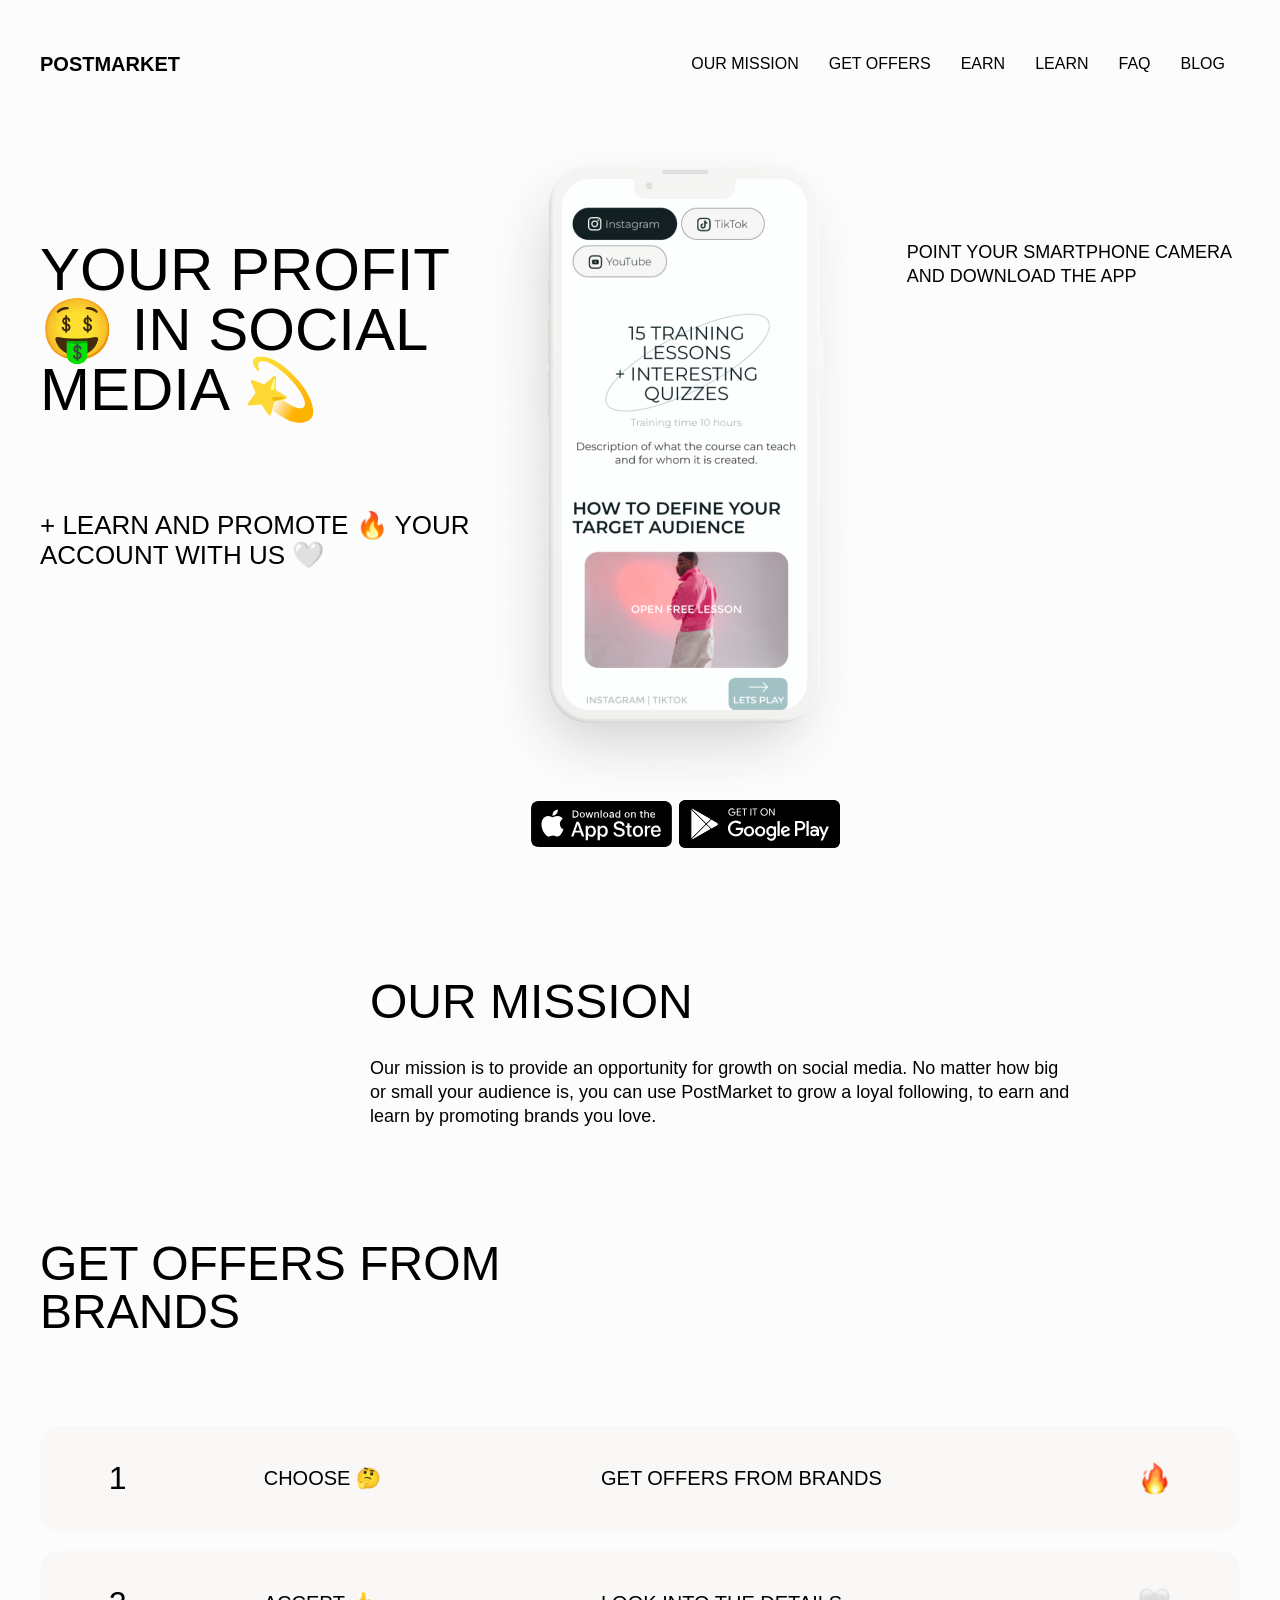
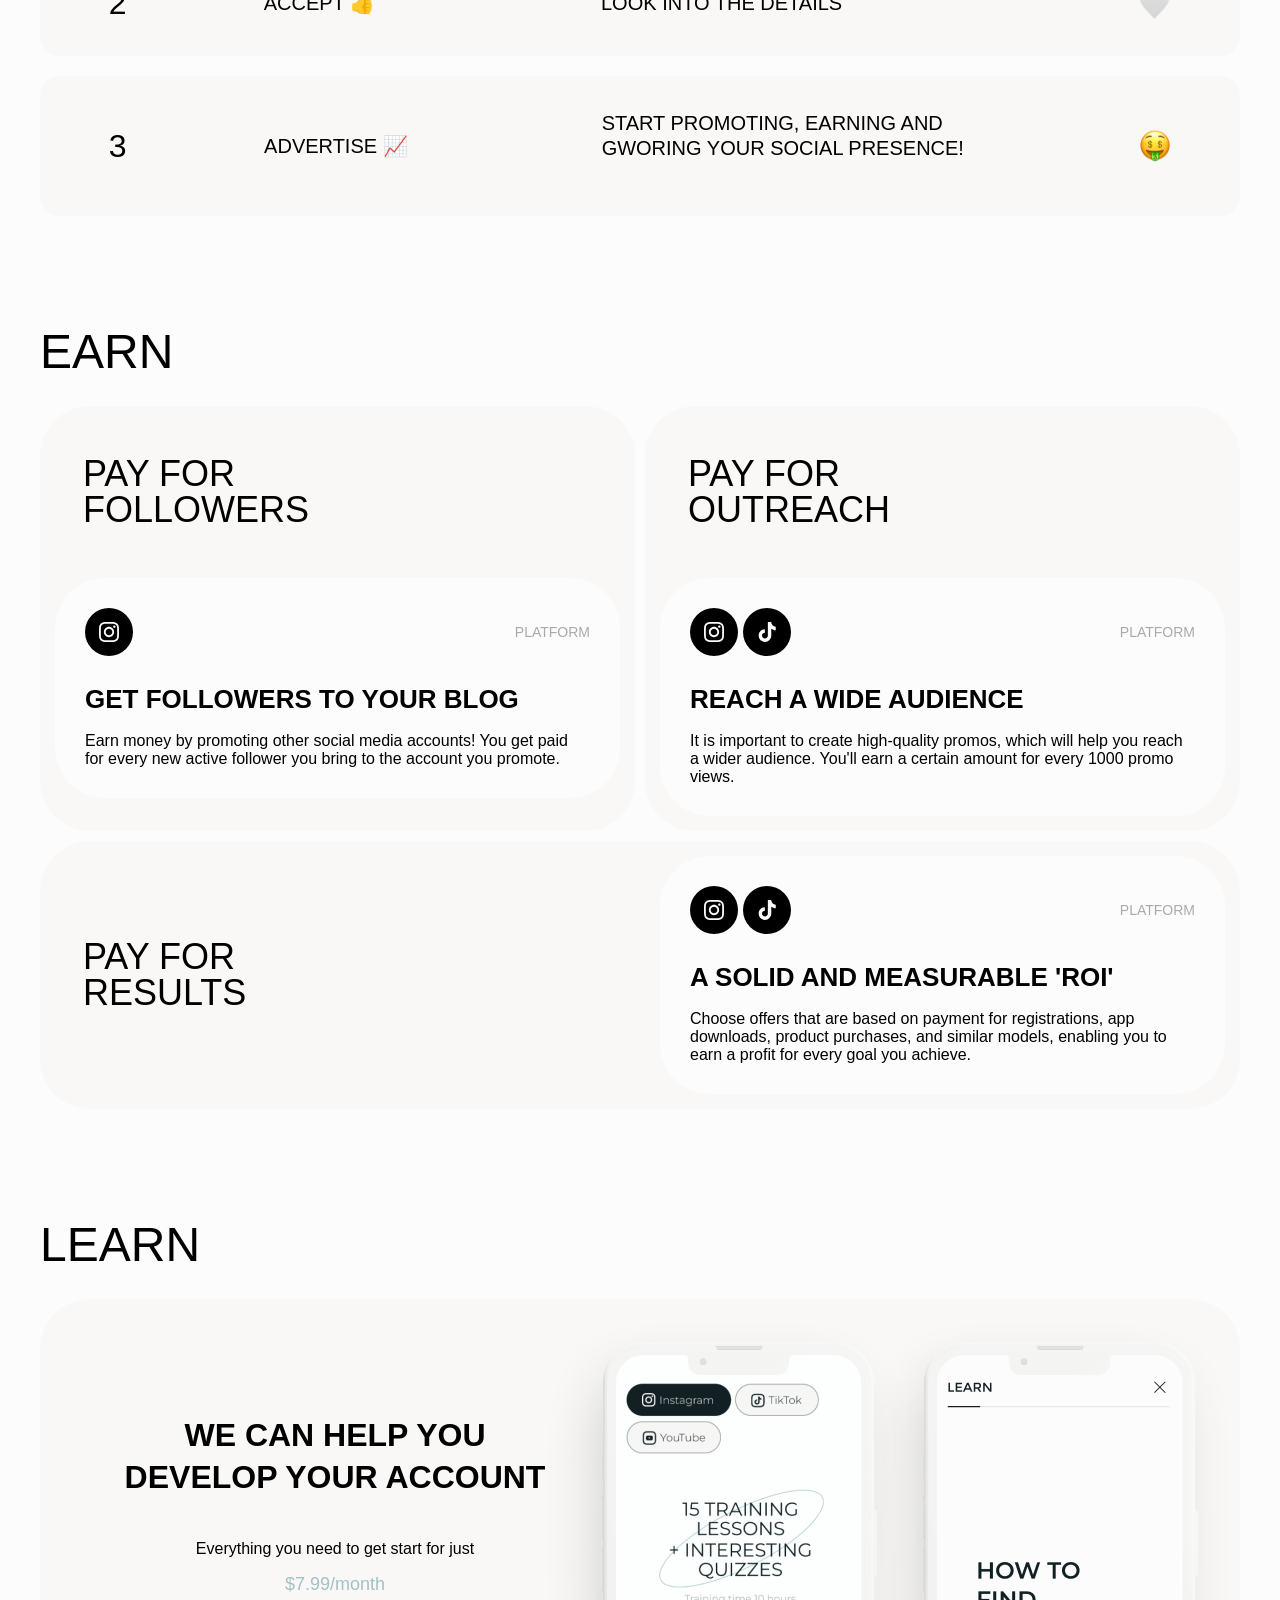
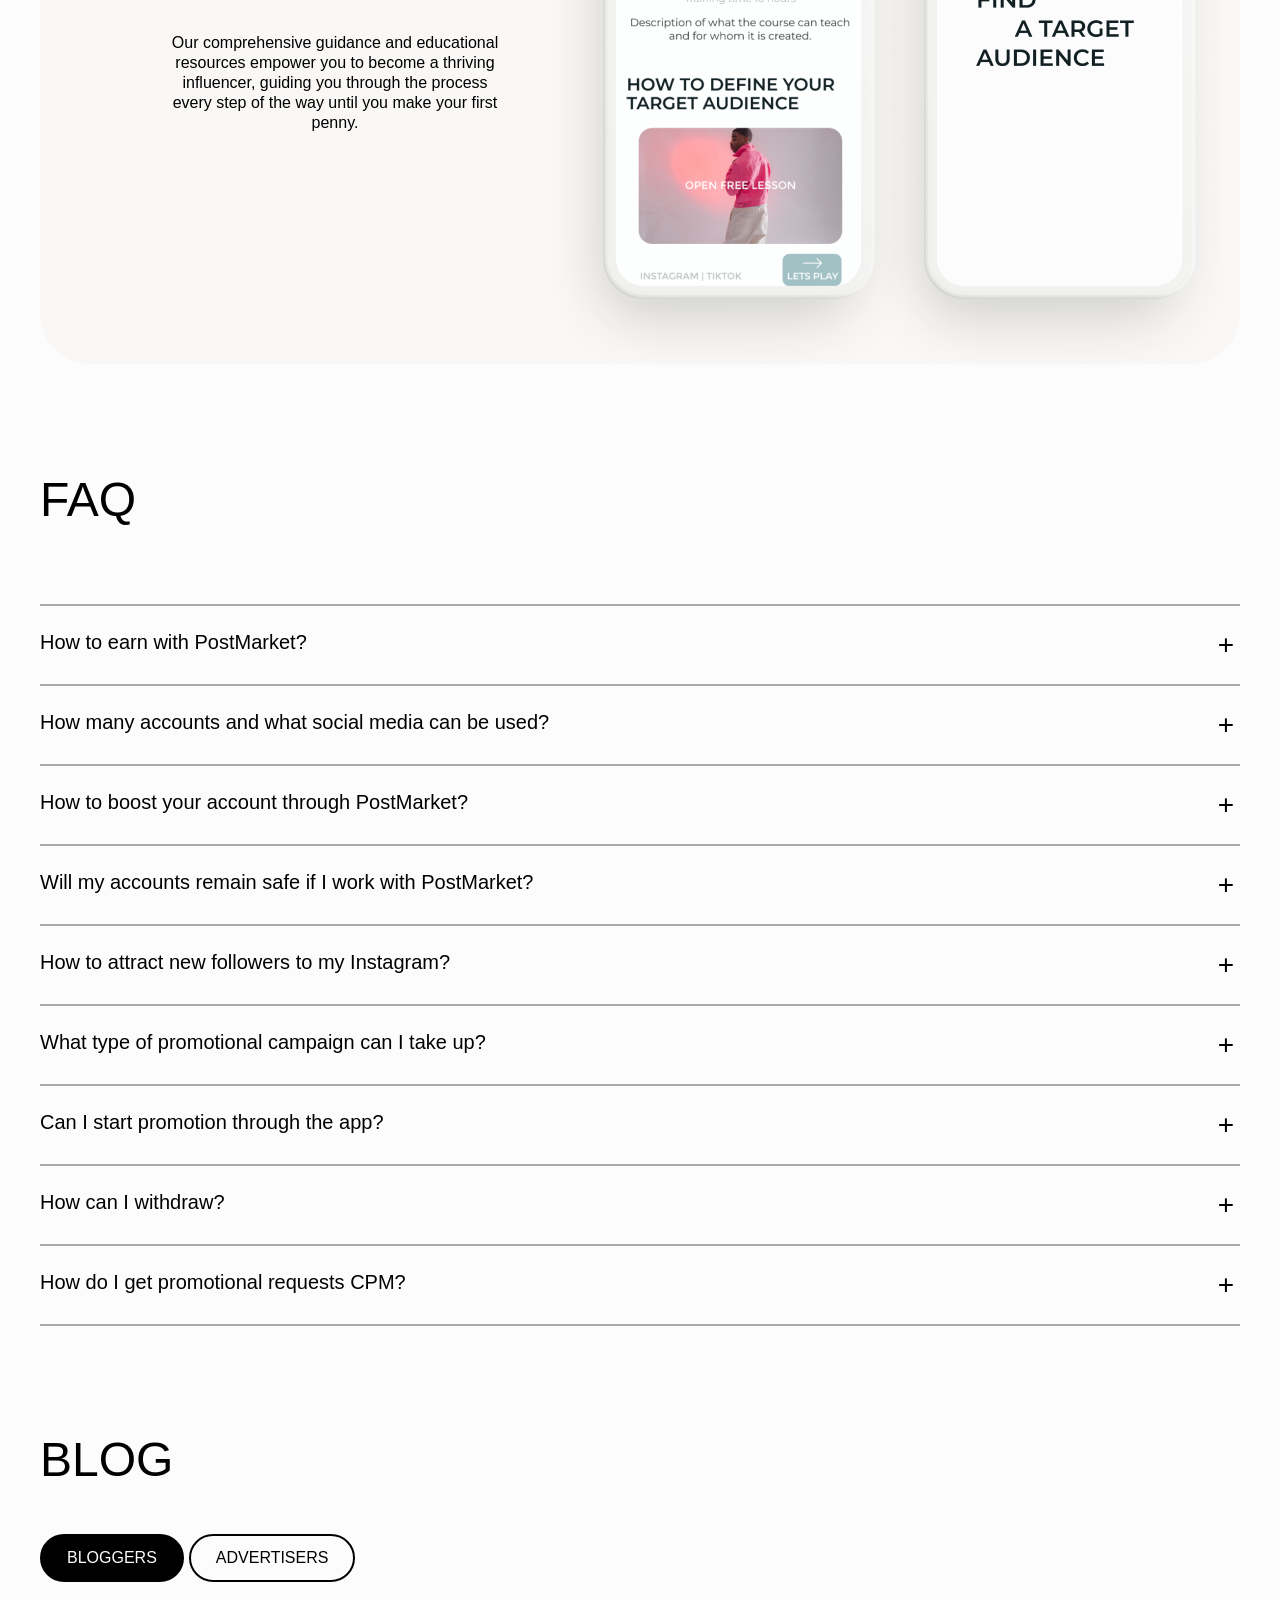
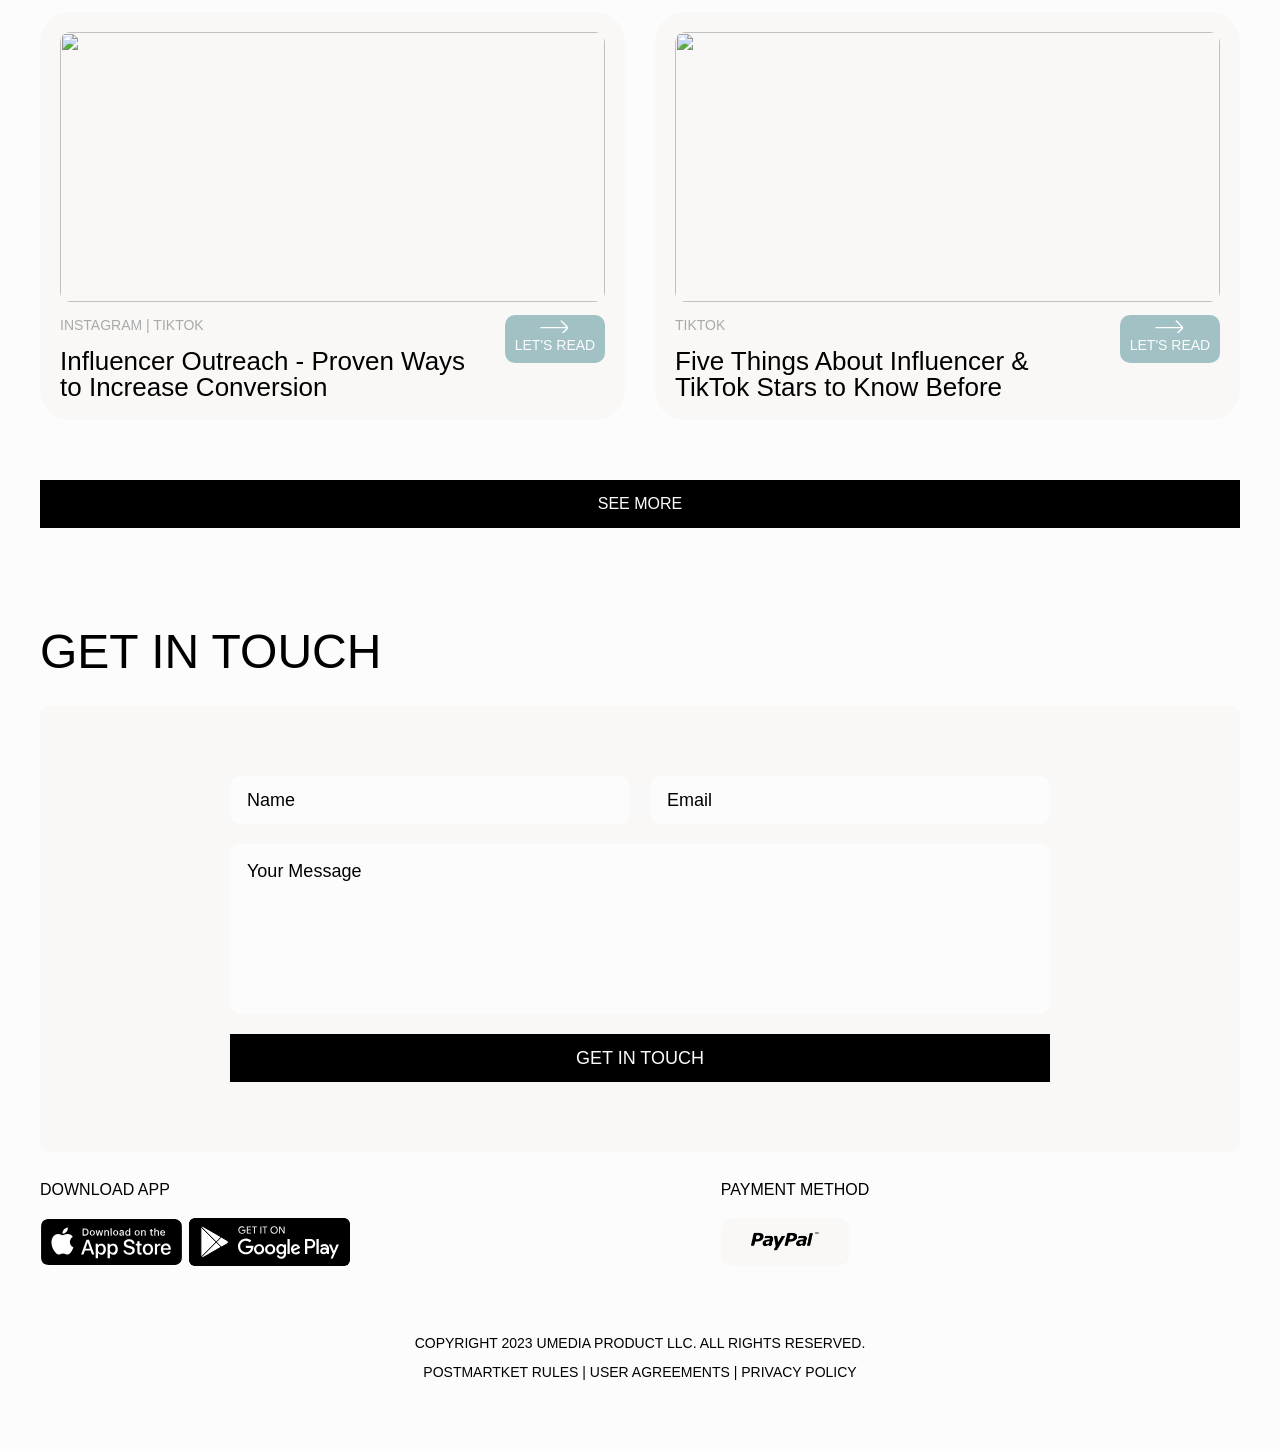
==== commit 0c2337bc: "no img" ====
--- a/index.html
+++ b/index.html
@@ -7,7 +7,7 @@
 <!DOCTYPE html>
 <html>
   <head>
-    <title>YOUR PROFIT IN SOCIAL MEDIA</title>
+    <title>POSTMARKET - YOUR PROFIT IN SOCIAL MEDIA</title>
     <meta charset="utf-8">
     <meta name="viewport" content="user-scalable=no, initial-scale=1, maximum-scale=1, minimum-scale=1, width=device-width, height=device-height">
     <link rel="shortcut icon" type="image/x-icon" href="content/public/img/favicon/favicon.png">
@@ -90,7 +90,7 @@
       </div>
       <div class="container">
         <div class="ads__company">
-          <h2 class="ads__company__title upper lng-ads-company-title-1">Pay for Followers</h2>
+          <h2 class="ads__company__title upper lng-ads-company-title-1">Pay for <br> Followers</h2>
           <div class="ads__company__inside">
             <div class="ads__company__inside__social">
               <div class="ads__company__inside__social__title ads__company__inside__social__title_instagram"></div>
@@ -101,7 +101,7 @@
           </div>
         </div>
         <div class="ads__company">
-          <h2 class="ads__company__title upper lng-ads-company-title-2">Pay for Outreach</h2>
+          <h2 class="ads__company__title upper lng-ads-company-title-2">Pay for <br> Outreach</h2>
           <div class="ads__company__inside">
             <div class="ads__company__inside__social">
               <div class="ads__company__inside__social__title ads__company__inside__social__title_instagram"></div>
@@ -115,7 +115,7 @@
       </div>
       <div class="container">
         <div class="ads__company">
-          <h2 class="ads__company__title upper lng-ads-company-title-3">Pay for results</h2>
+          <h2 class="ads__company__title upper lng-ads-company-title-3">Pay for <br> results</h2>
           <div class="ads__company__inside">
             <div class="ads__company__inside__social">
               <div class="ads__company__inside__social__title ads__company__inside__social__title_instagram"></div>
--- a/content/public/css/main.css
+++ b/content/public/css/main.css
@@ -340,7 +340,7 @@
   font-weight: var(--medium);
   font-size: 26px;
   line-height: 30px;
-  width: 410px;
+  width: 430px;
   margin: 0;
 }
 
@@ -454,6 +454,7 @@
   border-radius: var(--radius-big);
   padding: 15px;
   background: var(--color-gray);
+  width: 50%
 }
 
 .container:nth-child(2) .ads__company:first-child {
@@ -534,7 +535,6 @@
   font-weight: var(--medium);
   font-size: 36px;
   line-height: 36px;
-  width: 250px;
   margin: 35px 28px 50px 28px;
 }
 
@@ -1167,6 +1167,7 @@
     display: none;
   }
   
+  .ads__company,
   .blog__title,
   .ads__text,
   .learn__cover__block__title,
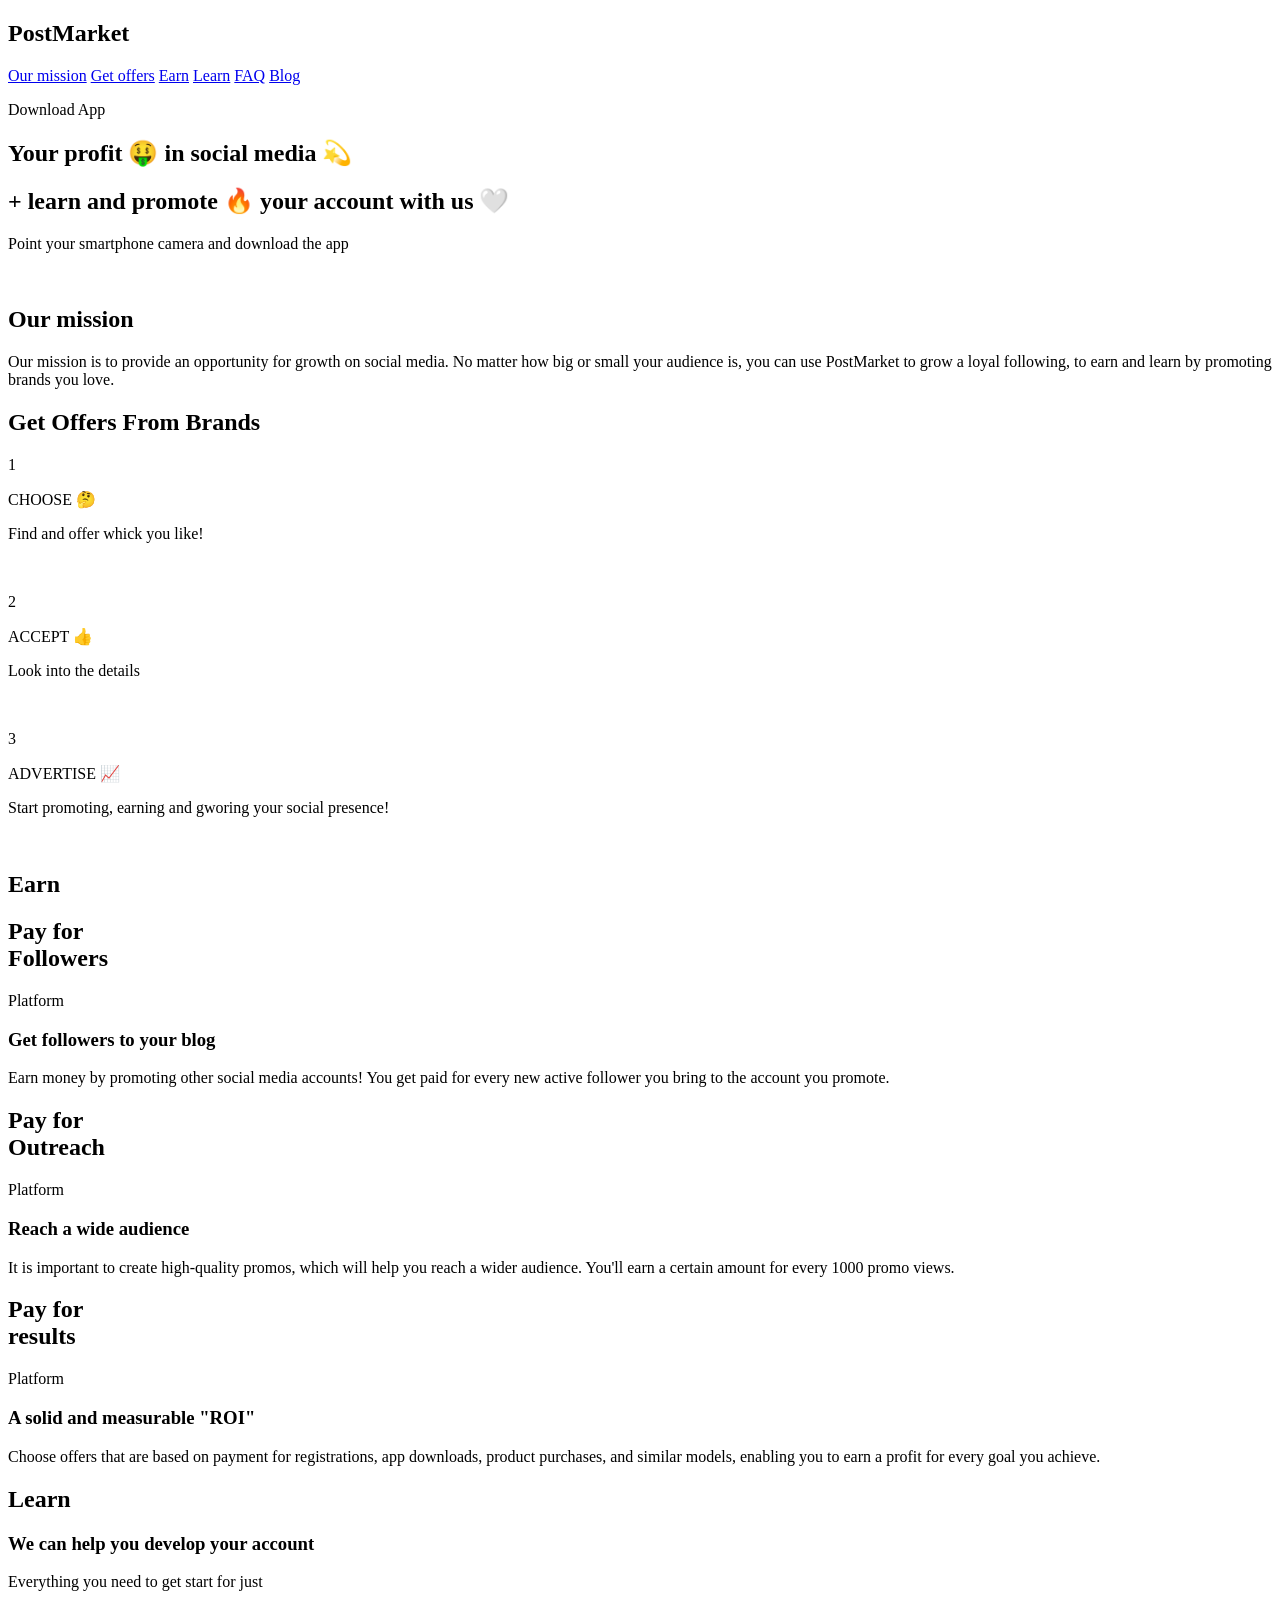
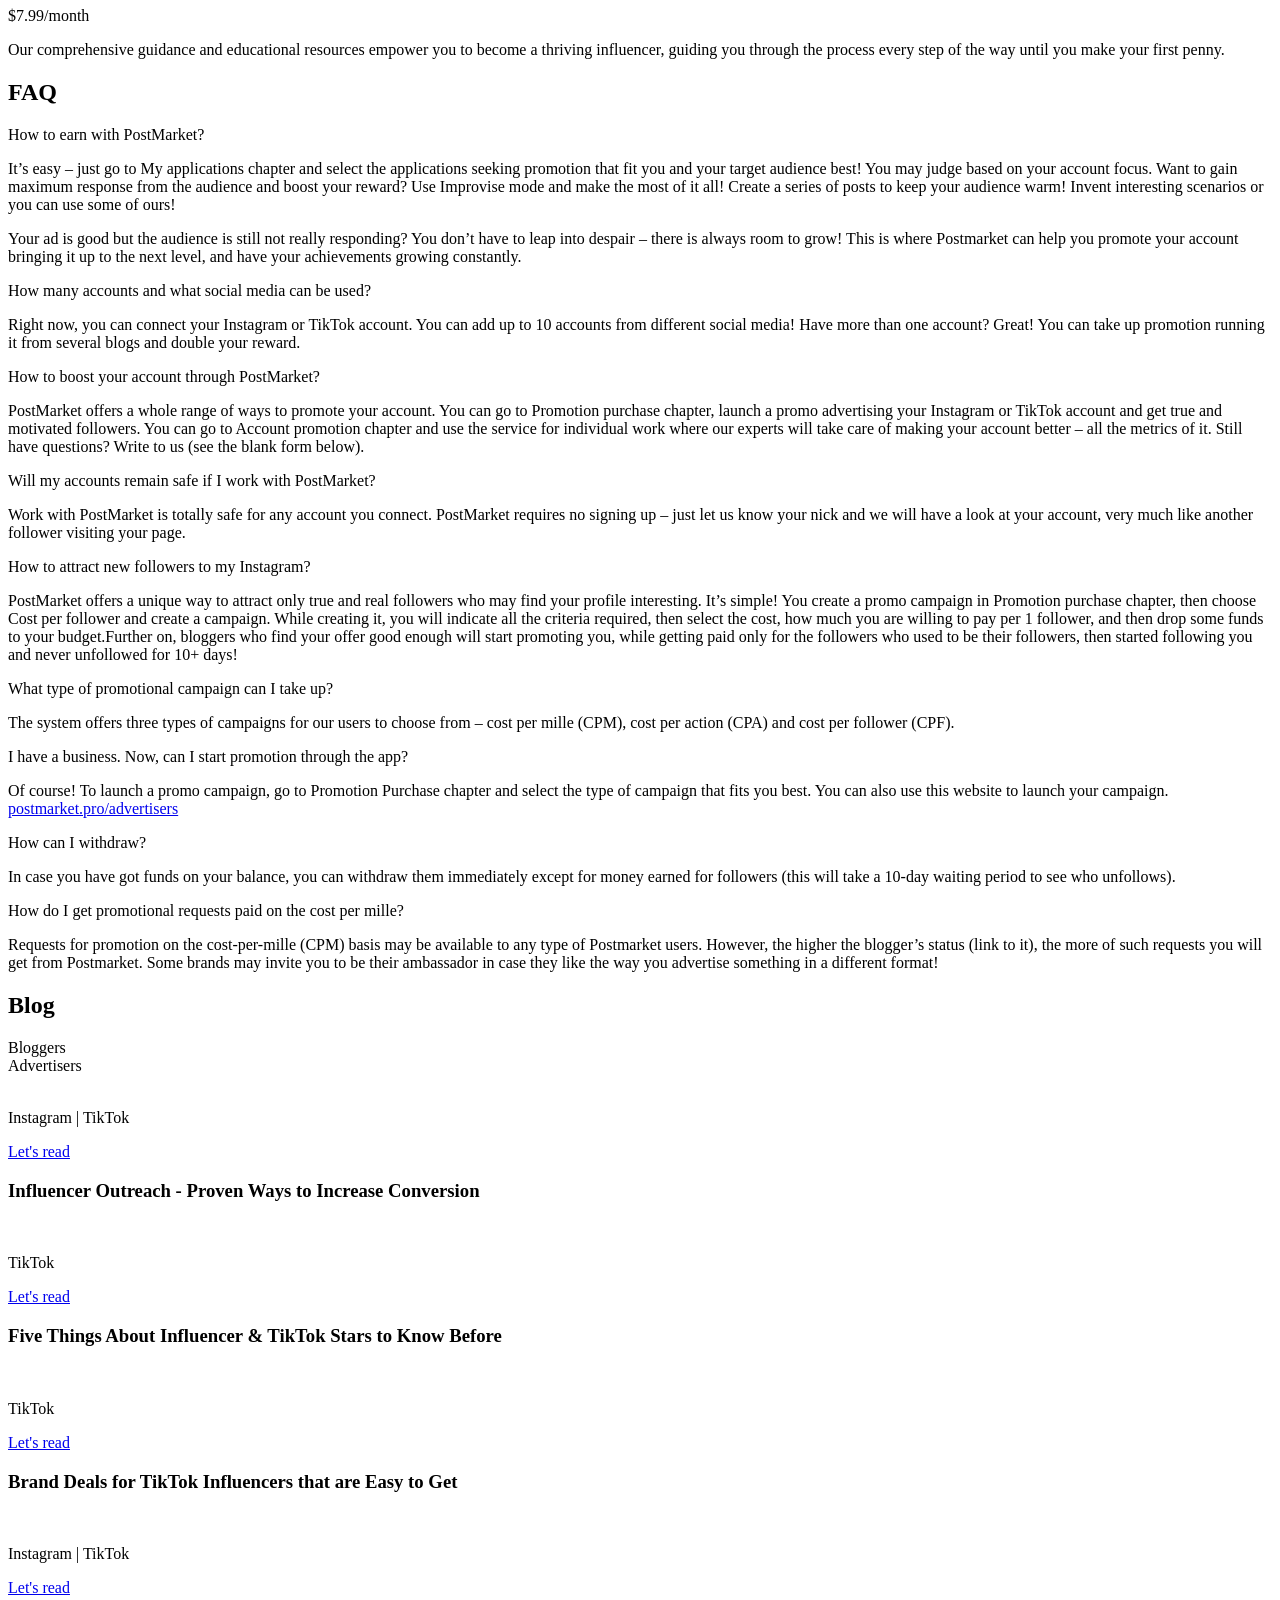
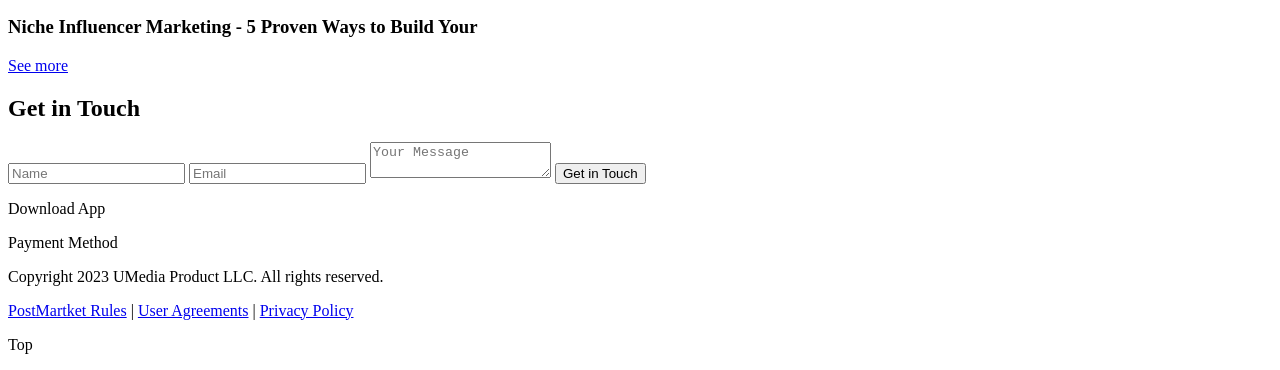
==== commit 79942ca1: "Update index.html" ====
--- a/index.html
+++ b/index.html
@@ -10,8 +10,8 @@
     <title>POSTMARKET - YOUR PROFIT IN SOCIAL MEDIA</title>
     <meta charset="utf-8">
     <meta name="viewport" content="user-scalable=no, initial-scale=1, maximum-scale=1, minimum-scale=1, width=device-width, height=device-height">
-    <link rel="shortcut icon" type="image/x-icon" href="content/public/img/favicon/favicon.png">
-    <link rel="stylesheet" href="content/public/css/main.css">
+    <link rel="shortcut icon" type="image/x-icon" href="content/img/favicon/favicon.png">
+    <link rel="stylesheet" href="content/css/main.css">
   </head>
   <body>
     <header class="header">
@@ -45,7 +45,7 @@
         </div>
         <div class="mission__block">
           <p class="mission__block__qr upper lng-mission-qr">Point your smartphone camera and download the app</p>
-          <img class="mission__block__qr__img" src="https://postmarket.pro/Content/Public/img/fon/QR-kod.png" alt="" draggable="false">
+          <img class="mission__block__qr__img" src="https://postmarket.pro/Content/img/fon/QR-kod.png" alt="" draggable="false">
         </div>
       </div>
       <div class="container">
@@ -68,19 +68,19 @@
           <p class="offers__block__text">1</p>
           <p class="offers__block__title upper lng-offers-block-title-1">CHOOSE 🤔</p>
           <p class="offers__block__tag upper lng-offers-block-tag-1">Find and offer whick you like!</p>
-          <img src="content/public/img/icon/offers-icon-1.svg" alt="" draggable="false">
+          <img src="content/img/icon/offers-icon-1.svg" alt="" draggable="false">
         </div>
         <div class="offers__block">
           <p class="offers__block__text">2</p>
           <p class="offers__block__title upper lng-offers-block-title-2">ACCEPT 👍</p>
           <p class="offers__block__tag upper lng-offers-block-tag-2">Look into the details</p>
-          <img src="content/public/img/icon/offers-icon-2.svg" alt="" draggable="false">
+          <img src="content/img/icon/offers-icon-2.svg" alt="" draggable="false">
         </div>
         <div class="offers__block">
           <p class="offers__block__text">3</p>
           <p class="offers__block__title upper lng-offers-block-title-3">ADVERTISE 📈</p>
           <p class="offers__block__tag upper lng-offers-block-tag-3">Start promoting, earning and gworing your social presence!</p>
-          <img src="content/public/img/icon/offers-icon-3.svg" alt="" draggable="false">
+          <img src="content/img/icon/offers-icon-3.svg" alt="" draggable="false">
         </div>
       </div>
     </section>
@@ -305,7 +305,7 @@
     <div class="button-scroll" onclick="ButtonScroll()">
       <p class="button-scroll-title">Top</p>
     </div>
-    <script src="content/public/js/lang.js"></script>
-    <script src="content/public/js/main.js"></script>
+    <script src="content/js/lang.js"></script>
+    <script src="content/js/main.js"></script>
   </body>
-</html>+</html>
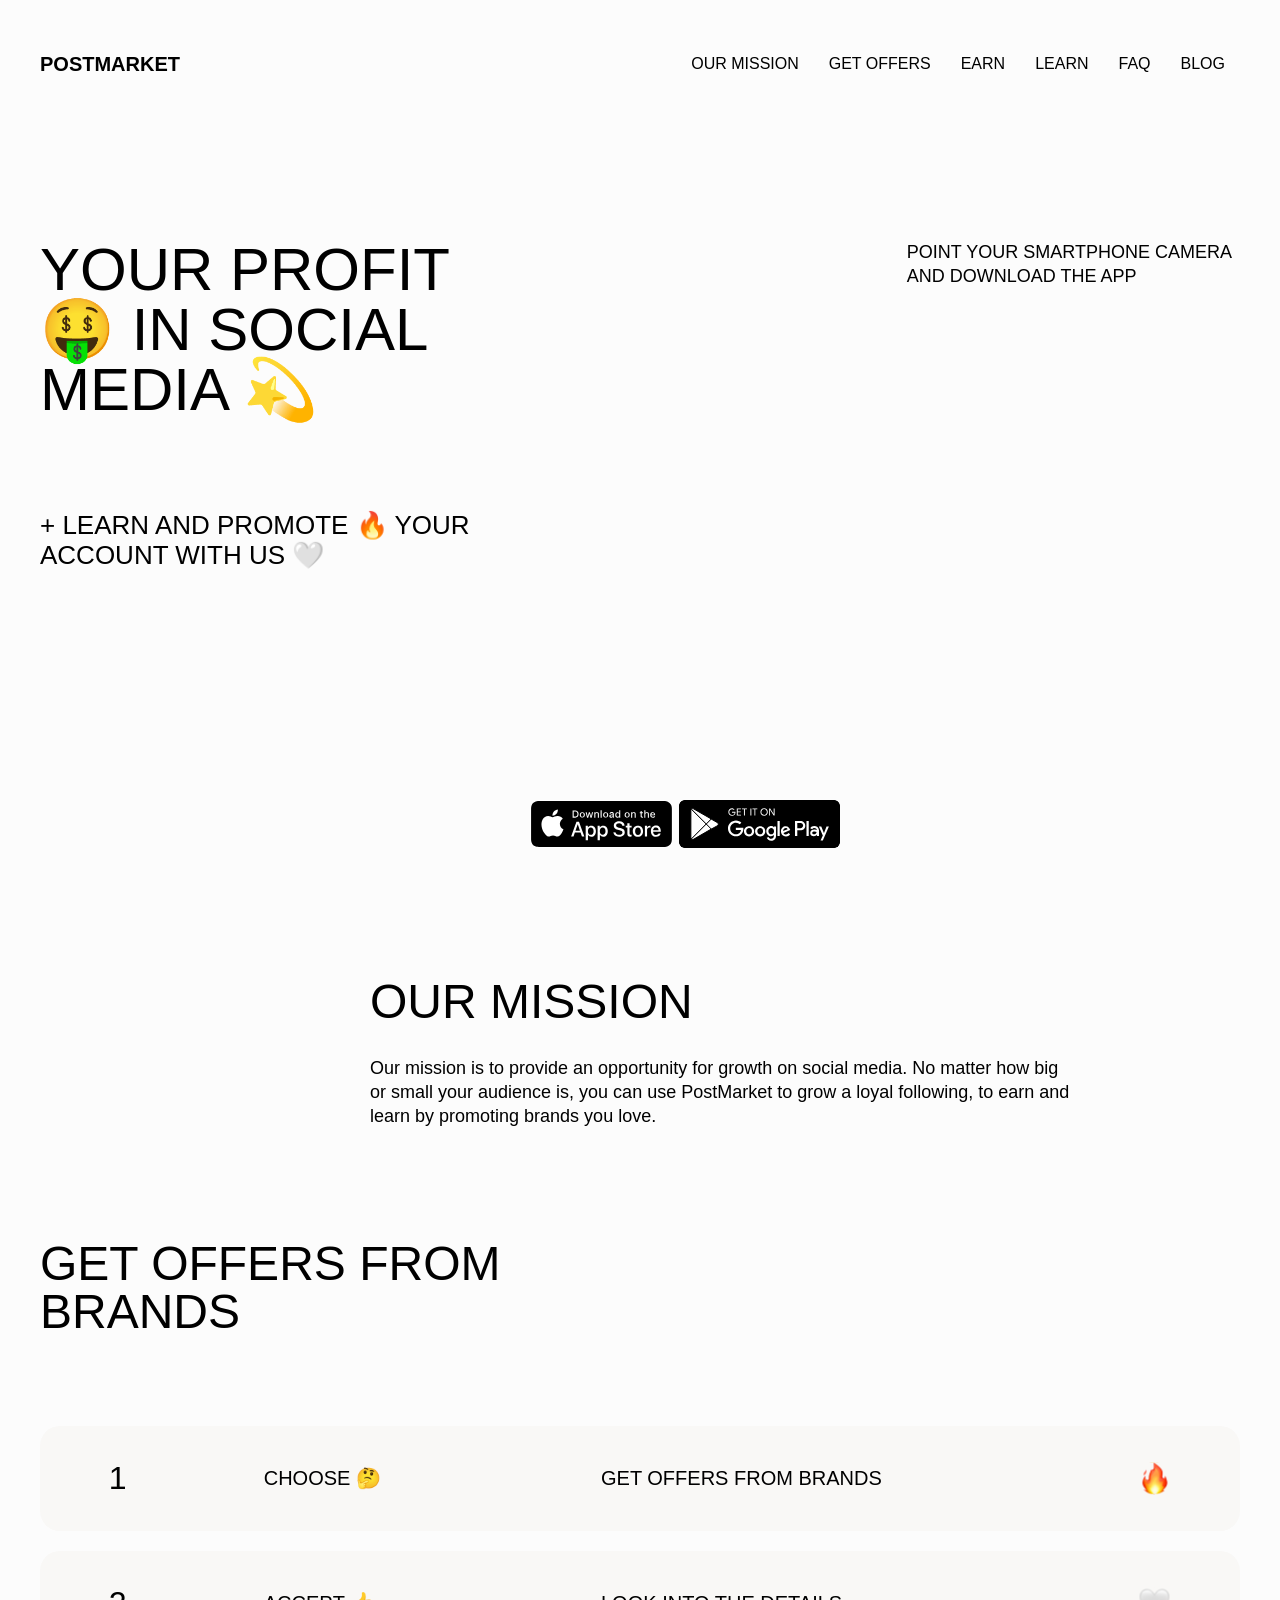
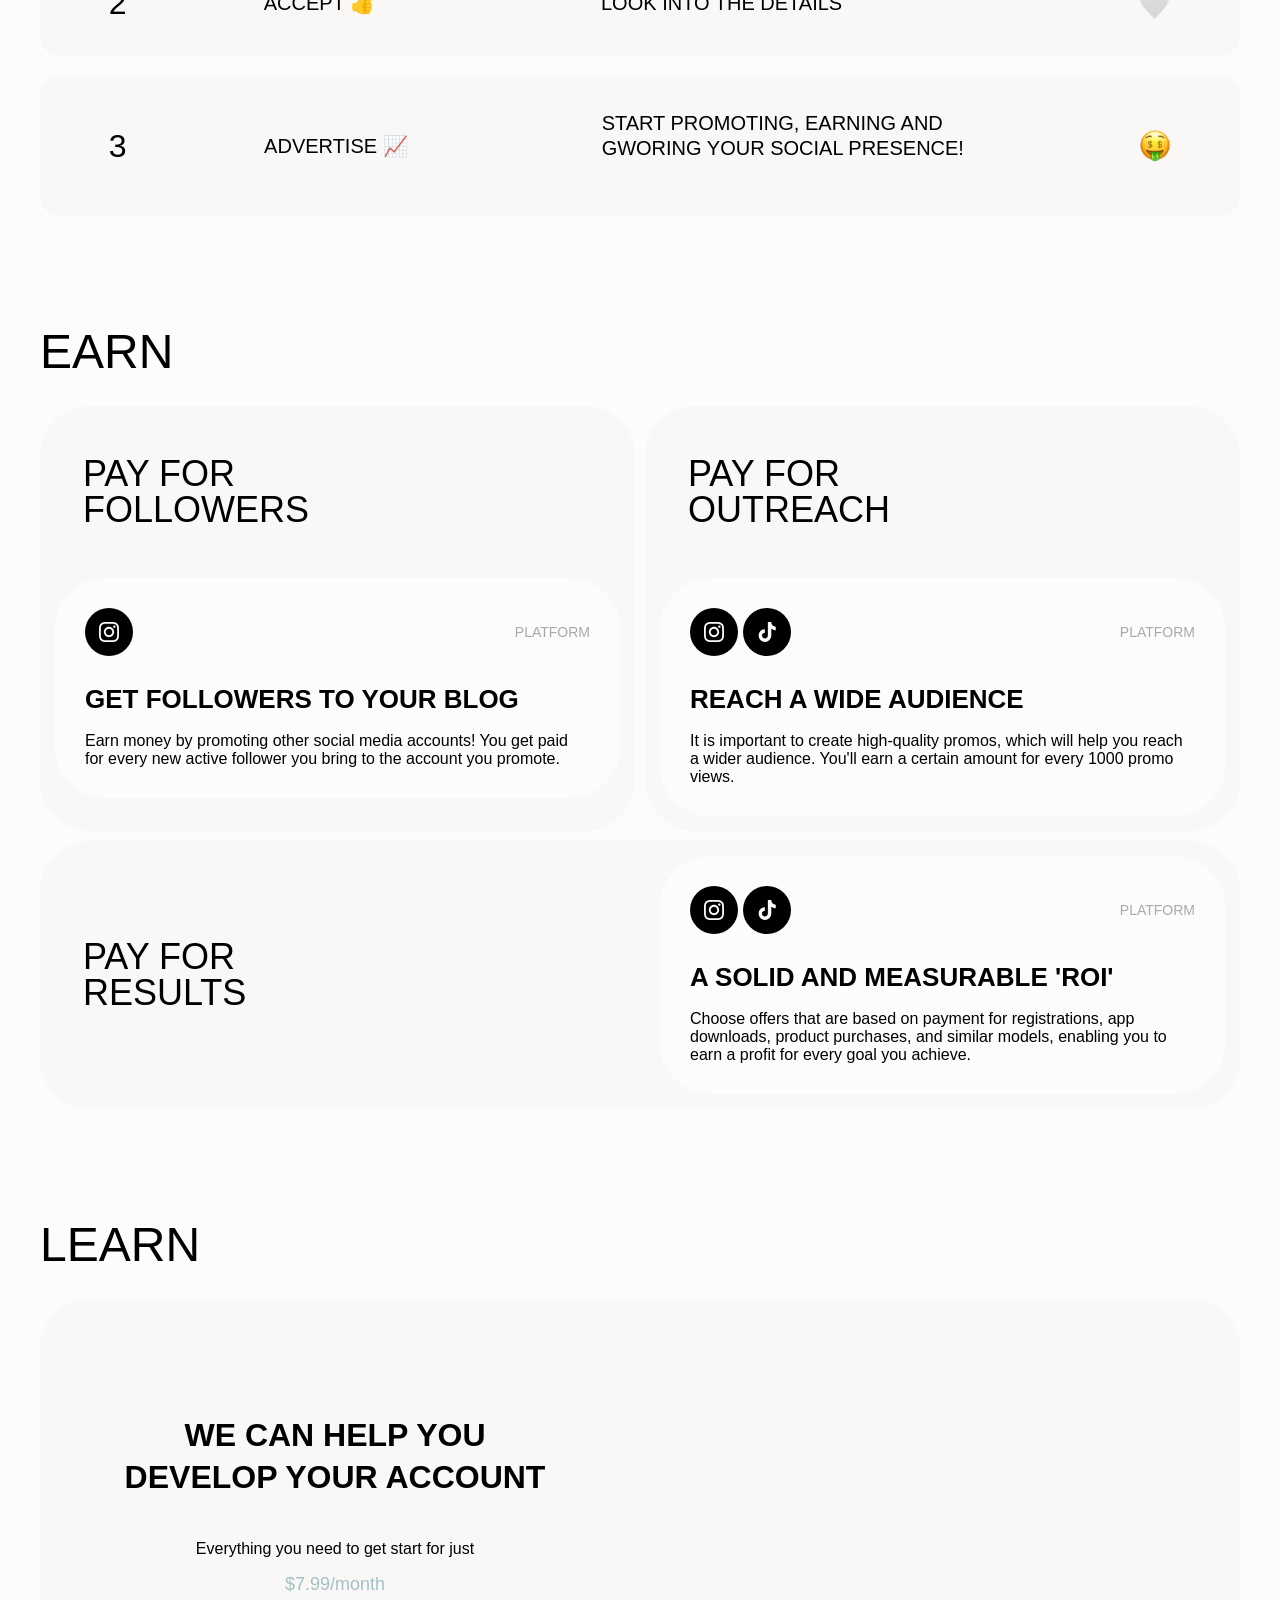
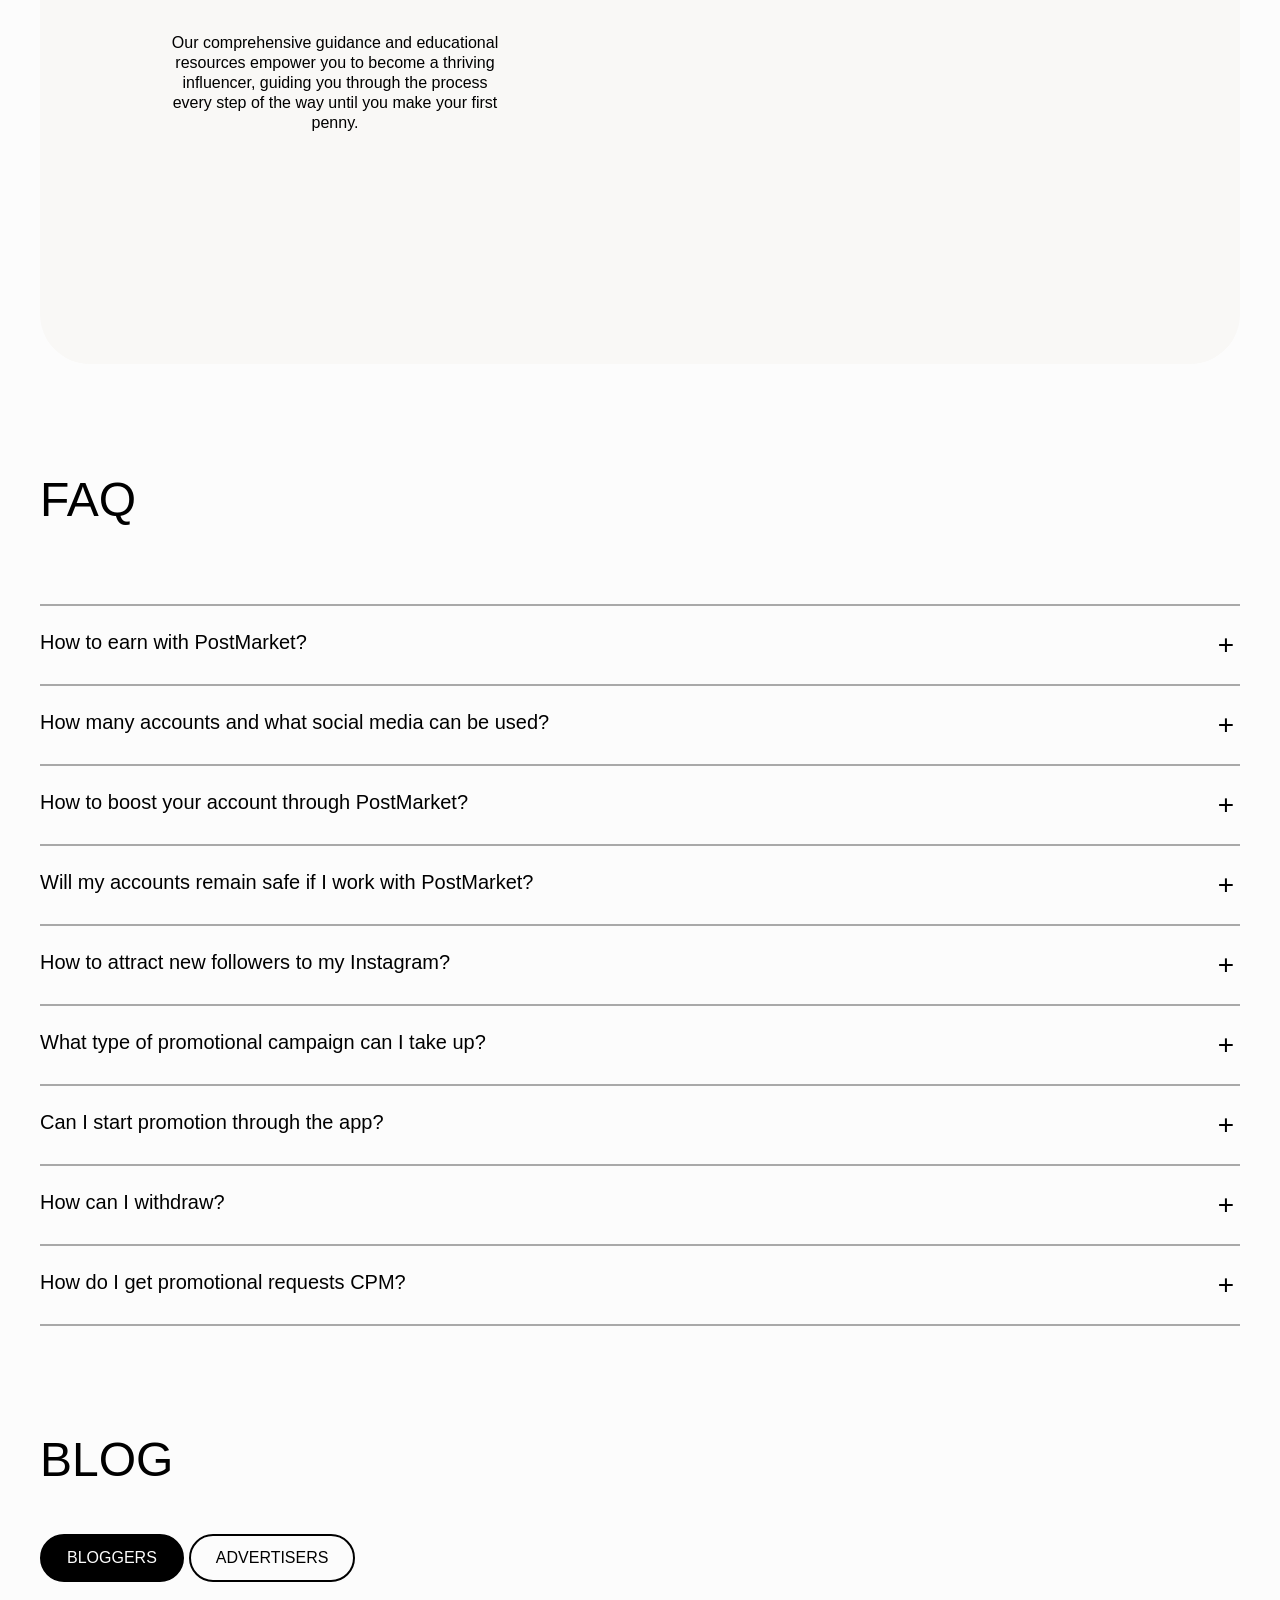
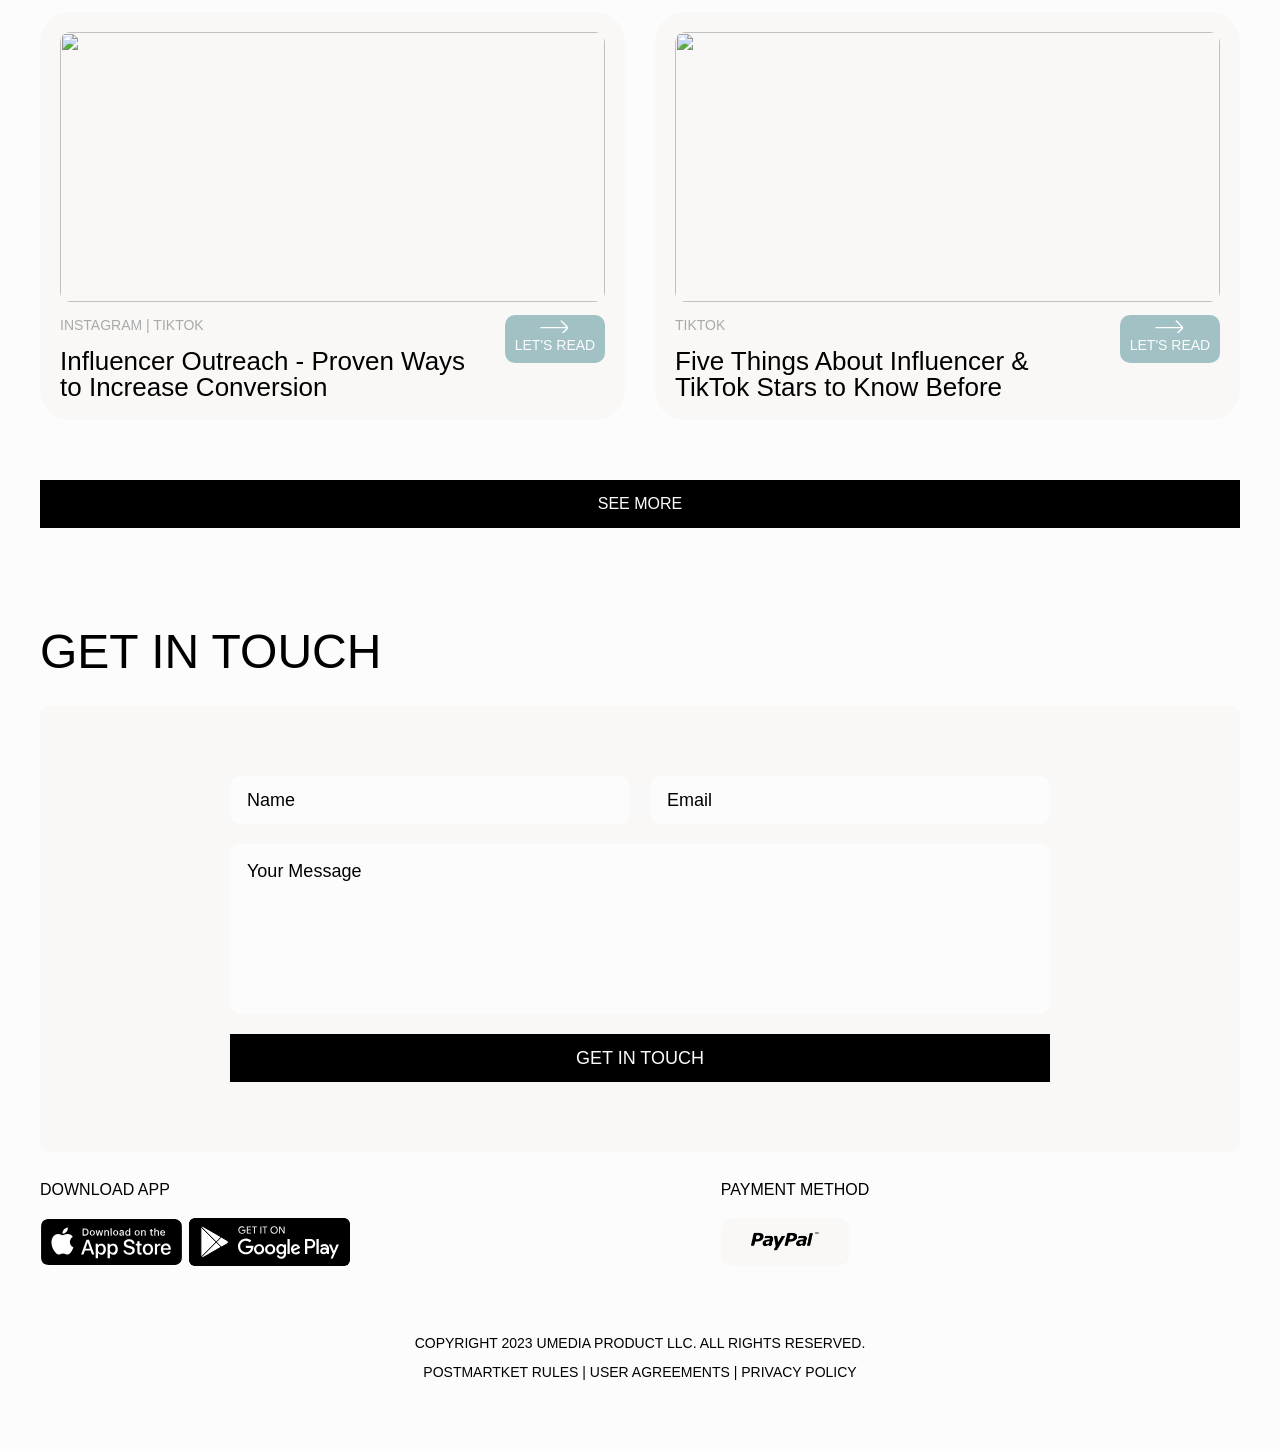
==== commit feb6f3ce: "Update index.html" ====
--- a/index.html
+++ b/index.html
@@ -10,8 +10,8 @@
     <title>POSTMARKET - YOUR PROFIT IN SOCIAL MEDIA</title>
     <meta charset="utf-8">
     <meta name="viewport" content="user-scalable=no, initial-scale=1, maximum-scale=1, minimum-scale=1, width=device-width, height=device-height">
-    <link rel="shortcut icon" type="image/x-icon" href="content/img/favicon/favicon.png">
-    <link rel="stylesheet" href="content/css/main.css">
+    <link rel="shortcut icon" type="image/x-icon" href="pm_landing_2/pm_landing_2/content/img/favicon/favicon.png">
+    <link rel="stylesheet" href="pm_landing_2/content/css/main.css">
   </head>
   <body>
     <header class="header">
@@ -45,7 +45,7 @@
         </div>
         <div class="mission__block">
           <p class="mission__block__qr upper lng-mission-qr">Point your smartphone camera and download the app</p>
-          <img class="mission__block__qr__img" src="https://postmarket.pro/Content/img/fon/QR-kod.png" alt="" draggable="false">
+          <img class="mission__block__qr__img" src="https://postmarket.pro/pm_landing_2/content/img/fon/QR-kod.png" alt="" draggable="false">
         </div>
       </div>
       <div class="container">
@@ -68,19 +68,19 @@
           <p class="offers__block__text">1</p>
           <p class="offers__block__title upper lng-offers-block-title-1">CHOOSE 🤔</p>
           <p class="offers__block__tag upper lng-offers-block-tag-1">Find and offer whick you like!</p>
-          <img src="content/img/icon/offers-icon-1.svg" alt="" draggable="false">
+          <img src="pm_landing_2/content/img/icon/offers-icon-1.svg" alt="" draggable="false">
         </div>
         <div class="offers__block">
           <p class="offers__block__text">2</p>
           <p class="offers__block__title upper lng-offers-block-title-2">ACCEPT 👍</p>
           <p class="offers__block__tag upper lng-offers-block-tag-2">Look into the details</p>
-          <img src="content/img/icon/offers-icon-2.svg" alt="" draggable="false">
+          <img src="pm_landing_2/content/img/icon/offers-icon-2.svg" alt="" draggable="false">
         </div>
         <div class="offers__block">
           <p class="offers__block__text">3</p>
           <p class="offers__block__title upper lng-offers-block-title-3">ADVERTISE 📈</p>
           <p class="offers__block__tag upper lng-offers-block-tag-3">Start promoting, earning and gworing your social presence!</p>
-          <img src="content/img/icon/offers-icon-3.svg" alt="" draggable="false">
+          <img src="pm_landing_2/content/img/icon/offers-icon-3.svg" alt="" draggable="false">
         </div>
       </div>
     </section>
@@ -305,7 +305,7 @@
     <div class="button-scroll" onclick="ButtonScroll()">
       <p class="button-scroll-title">Top</p>
     </div>
-    <script src="content/js/lang.js"></script>
-    <script src="content/js/main.js"></script>
+    <script src="pm_landing_2/content/js/lang.js"></script>
+    <script src="pm_landing_2/content/js/main.js"></script>
   </body>
 </html>
--- a/pm_landing_2/content/css/main.css
+++ b/pm_landing_2/content/css/main.css
@@ -0,0 +1,1400 @@
+@import url('https://fonts.googleapis.com/css2?family=Montserrat:wght@300;500;700&display=swap');
+
+:root {
+  --base-width: 1200px;
+  --color-black: #000;
+  --color-white: #fcfcfc;
+  --color-light-green: #a2c1c4;
+  --color-dark-gray: #a9a9a9;
+  --color-gray: #f9f8f6;
+  --radius-big: 50px;
+  --radius-small: 10px;
+  --border: 2px solid #000;
+  --light: 300;
+  --medium: 500;
+  --bold: 700;
+  --time: .2s;
+}
+
+* {
+  margin: 0 auto;
+  padding: 0;
+  box-sizing: border-box;
+}
+
+
+
+/* main */
+
+a {
+  color: var(--color-black);
+  text-decoration: none;
+}
+
+html {
+  scroll-behavior: smooth;
+  font-size: 0;
+}
+
+body {
+  background: var(--color-white);
+  color: var(--color-black);
+  font-family: 'Montserrat', sans-serif;
+}
+
+input, textarea {
+  outline: none;
+}
+
+section {
+  opacity: 0;
+}
+
+.animate {
+  transition: var(--time);
+  opacity: 1;
+}
+
+.container {
+  width: var(--base-width);
+  display: flex;
+}
+
+.title {
+  font-weight: var(--medium);
+  font-size: 48px;
+  line-height: 48px;
+}
+
+.upper {
+  text-transform: uppercase;
+}
+
+.button-scroll {
+  border-radius: var(--radius-small);
+  background: var(--color-black);
+  transition: var(--time);
+  border: 2px solid var(--color-black);
+  position: fixed;
+  bottom: 30px;
+  right: 30px;
+  cursor: pointer;
+  padding: 15px 20px 15px 20px;
+}
+
+.button-scroll:hover {
+  background: var(--color-gray);
+}
+
+.button-scroll-title {
+  color: var(--color-white);
+  font-weight: var(--medium);
+  font-size: 16px;
+}
+
+.button-scroll:hover .button-scroll-title {
+  color: var(--color-black);
+} 
+
+.download {
+  transition: var(--time);
+  display: inline-block;
+}
+
+.download:before {
+  position: absolute;
+  content: "";
+}
+
+.download_apple, 
+.download_apple:before,
+.download_google, 
+.download_google:before {
+  height: 48px;
+}
+
+.download_apple, 
+.download_apple:before  {
+  width: 143px;
+}
+
+.download_google, 
+.download_google:before  {
+  width: 162px;
+}
+
+.download_apple {
+  background: url("../img/download/en/apple-dark.svg");
+}
+
+.download_google {
+  background: url("../img/download/en/google-dark.svg");
+} 
+
+.download_google,
+.footer__block__link:last-of-type {
+  margin-left: 5px;
+}
+
+.modal-touch {
+  background: rgba(0, 0, 0, 0.2);
+  display: none;
+  position: fixed;
+  height: 100%;
+  width: 100%;
+  z-index: 1;
+  left: 0;
+  top: 0;
+}
+
+.modal-touch-inside {
+  border-radius: var(--radius-small);
+  background: var(--color-white);
+  position: absolute;
+  padding: 30px;
+  width: 500px;
+  height: fit-content;
+  margin: auto;
+  bottom: 0;
+  right: 0;
+  left: 0;
+  top: 0; 
+}
+
+.modal-touch-inside-title {
+  font-weight: var(--medium);
+  font-size: 32px;
+  line-height: 32px;
+  margin-bottom: 20px;
+}
+
+.modal-touch-inside-text {
+  font-size: 20px;
+  line-height: 28px;
+  margin-bottom: 20px;
+}
+
+.modal-touch-inside-btn {
+  background: var(--color-white);
+  transition: var(--time);
+  border: var(--border);
+  padding: 11px 25px 11px 25px;
+  cursor: pointer;
+}
+
+.modal-touch-inside-btn:hover {
+  background: var(--color-black);
+  color: var(--color-white);
+}
+
+/* main */
+
+
+
+/* header */
+
+.header {
+  background: var(--color-white);
+  transition: var(--time);
+  position: fixed;
+  width: 100%;
+  z-index: 1;
+  padding: 41px 0 41px 0;
+}
+
+.header__title {
+  font-weight: var(--bold);
+  font-size: 20px;
+  line-height: 48px;
+  margin-left: 0;
+  z-index: 1;
+}
+
+.header__block__link {
+  font-weight: var(--medium);
+  transition: var(--time);
+  line-height: 48px;
+  font-size: 16px;
+  padding: 15px;
+  margin: 0;
+}
+
+.header__block {
+  margin-right: 0;
+}
+
+.header__block__link:hover,
+a.header__block__link_active {
+  color: var(--color-light-green);
+}
+
+.header__menu,
+.header__block__menu {
+  border-radius: var(--radius-small);
+  transition: var(--time);
+  cursor: pointer;
+  margin-top: 12px;
+  width: 30px;
+  height: 30px;
+  margin-left: 0;
+}
+
+.header__block__menu,
+.header__menu {
+  display: none;
+}
+
+.header__menu_open {
+  background: url("../img/icon/menu-open.svg") no-repeat center;
+}
+
+.header__block__menu_close {
+  background: url("../img/icon/menu-close.svg") no-repeat center;
+}
+
+.header__block__menu {
+  margin-top: 24px;
+  margin-left: 15px;
+  margin-bottom: 30px;
+}
+
+#mission:before,
+#offers:before,
+#platform:before,
+#ads:before,
+#learn:before,
+#blog:before {
+  display: block;
+  content: "";
+  height: 56px;
+  padding: 56px 0 0 0;
+}
+
+.header__block__download {
+  display: none;
+  position: absolute;
+  bottom: 15px;
+  left: 15px;
+}
+
+.header__block__title__download {
+  display: none;
+  font-weight: var(--medium);
+  font-size: 16px;
+  line-height: 16px;
+  position: absolute;
+  bottom: 83px;
+  margin-left: 15px;
+}
+
+/* header */
+
+
+
+/* mission */
+
+.mission {
+  padding-top: 128px;
+  margin-bottom: 0px;
+}
+
+.mission__title {
+  margin-bottom: 30px;
+  margin-left: 330px;
+}
+
+.mission__block {
+  margin: 0;
+}
+
+.mission__block:nth-child(2) {
+  width: 420px;
+  height: 560px;
+  margin-left: -30px;
+}
+
+.mission__block:nth-child(3) {
+  margin-left: 196px;
+}
+
+.container:nth-child(2) .mission__block {
+  margin-left: 490px;
+  margin-bottom: 130px;
+}
+
+.mission__block__title {
+  font-weight: var(--medium);
+  font-size: 60px;
+  line-height: 60px;
+  width: 450px;
+  margin-bottom: 90px;
+}
+
+.mission__block__qr {
+  font-weight: var(--light);
+  font-size: 18px;
+  line-height: 24px;
+}
+
+.mission__block__text {
+  font-weight: var(--medium);
+  font-size: 26px;
+  line-height: 30px;
+  width: 430px;
+  margin: 0;
+}
+
+.mission__block__img {
+  width: 420px;
+  height: 886px;
+  position: absolute;
+  top: 28px;
+}
+
+.mission__block__qr__img {
+  margin-left: -20px;
+  margin-top: 10px;
+}
+
+.mission__text {
+  font-weight: var(--light);
+  font-size: 18px;
+  line-height: 24px;
+  width: 700px;
+  margin-left: 330px;
+}
+
+.mission .container:nth-child(3) {
+  display: flex;
+  flex-direction: column;
+}
+
+/* mission */
+
+
+
+/* offers */
+
+.offers {}
+
+.offers .container:nth-child(2) {
+  display: block;
+}
+
+.offers__title {
+  margin-left: 0;
+  width: 615px;
+  margin-bottom: 90px;
+}
+
+.offers__block {
+  background: var(--color-gray);
+  border-radius: 20px;
+  margin-bottom: 20px;
+  display: flex;
+  padding-top: 35px; 
+  padding-bottom: 35px;
+}
+
+.offers__block:last-of-type {
+  margin-bottom: 0;
+}
+
+.offers__block:last-of-type .offers__block__tag {
+  line-height: 25px;
+}
+
+.offers__block:last-of-type .offers__block__text,
+.offers__block:last-of-type .offers__block__title {
+  line-height: 70px;
+}
+
+.offers__block__title {
+  width: 200px;
+}
+
+.offers__block__text {
+  font-size: 32px;
+  line-height: 35px;
+}
+
+.offers__block__text, 
+.offers__block__title {
+  font-weight: var(--medium);
+}
+
+.offers__block__tag {
+  font-weight: var(--light);
+  width: 400px;
+}
+
+.offers__block__tag, 
+.offers__block__title {
+  font-size: 20px;
+  line-height: 35px;
+}
+
+/* offers */
+
+
+
+/* ads */
+
+.ads {}
+
+.ads__title {
+  margin: 0 0 30px 0;
+}
+
+.ads .container:nth-child(1) {
+  display: block;
+}
+
+.ads__company {
+  border-radius: var(--radius-big);
+  padding: 15px;
+  background: var(--color-gray);
+  width: 50%
+}
+
+.container:nth-child(2) .ads__company:first-child {
+  margin-right: 10px;
+}
+
+.container:nth-child(3) .ads__company {
+  width: 100%;
+  margin-top: 10px;
+  display: flex;
+}
+
+.container:nth-child(3) .ads__company__inside {
+  width: 565px;
+  margin-right: 0;
+}
+
+.container:nth-child(3) .ads__company__title {
+  margin: auto 28px auto 28px;
+}
+
+.ads__company__inside {
+  background: var(--color-white);
+  border-radius: var(--radius-big);
+  padding: 30px;
+}
+
+.ads__company__inside__title {
+  font-weight: var(--bold);
+  font-size: 26px;
+  line-height: 26px;
+  margin-bottom: 20px;
+}
+
+.ads__company__inside__text {
+  font-weight: var(--light);
+  font-size: 16px;
+  line-height: 18px;
+}
+
+.ads__company__inside__social {
+  display: flex;
+  margin-bottom: 30px;
+} 
+
+.ads__company__inside__social__title {
+  background: var(--color-black);
+  border-radius: var(--radius-big);
+  margin: 0;
+}
+
+.ads__company__inside__social__title:nth-child(2) {
+  margin-left: 5px;
+} 
+
+.ads__company__inside__social__title:before {
+  position: absolute;
+  content: "";
+  width: 20px;
+  height: 20px;
+  margin-top: 14px;
+  margin-left: 14px;
+}
+
+.ads__company__inside__social__title_instagram::before {
+  background: url("../img/social/instagram-light.svg");
+}
+
+.ads__company__inside__social__title_tiktok:before {
+  background: url("../img/social/tiktok-light.svg");
+}
+
+.ads__company__inside__social__title {
+  width: 48px;
+}
+
+.ads__company__title {
+  font-weight: var(--medium);
+  font-size: 36px;
+  line-height: 36px;
+  margin: 35px 28px 50px 28px;
+}
+
+.ads__company__inside__social__text {
+  color: var(--color-dark-gray);
+  font-weight: var(--medium);
+  margin-right: 0;
+  line-height: 48px;
+  font-size: 14px;
+}
+
+/* ads */
+
+
+
+/* learn */
+
+.learn {}
+
+.learn__title {
+  margin: 0 0 30px 0;
+}
+
+.learn .container {
+  display: block;
+}
+
+.learn__cover {
+  border-radius: var(--radius-big);
+  background: var(--color-gray);
+  position: relative;
+  display: flex;
+  padding: 35px;
+  height: 665px;
+}
+
+.learn__cover__block__title {
+  font-weight: var(--bold);
+  font-size: 32px;
+  line-height: 42px;
+  margin-top: 80px;
+  width: 445px;
+  text-align: center;
+  margin-bottom: 40px;
+}
+
+.learn__cover__block__text {
+  font-weight: var(--light);
+  font-size: 16px;
+  line-height: 22px;
+  text-align: center;
+  margin-bottom: 15px;
+}
+
+.learn__cover__block__price {
+  color: var(--color-light-green);
+  font-weight: var(--medium);
+  font-size: 18px;
+  line-height: 18px;
+  text-align: center;
+  margin-bottom: 40px;
+}
+
+.learn__cover__block__more {
+  font-weight: var(--medium);
+  font-size: 16px;
+  line-height: 20px;
+  text-align: center;
+  width: 335px;
+}
+
+.learn__cover__block:first-of-type {
+  width: 520px;
+  margin: 0;
+}
+
+.learn__cover__block__img {
+  width: 420px;
+  height: 886px;
+  position: absolute;
+  margin-top: -130px;
+}
+
+.learn__cover__block__img:first-child {
+  margin-left: -386px;
+}
+
+.learn__cover__block__img:last-child {
+  margin-left: -65px;
+}
+
+/* learn */
+
+
+
+/* platform */
+
+.platform {}
+
+.platform__title {
+  margin-left: 0;
+  margin-bottom: 80px;
+}
+
+.platform .container:nth-child(2) {
+  display: block;
+}
+
+.platform__faq {
+  border-top: 2px solid var(--color-dark-gray);
+  cursor: pointer;
+  padding-top: 25px;
+  padding-bottom: 25px;
+  display: flex;
+}
+
+.platform__faq__title {
+  font-weight: var(--medium);
+  transition: var(--time);
+  font-size: 20px;
+  width: 100%;
+}
+
+.platform__block {
+  max-height: 0;
+  overflow: hidden;
+}
+
+.platform__block__text {
+  font-weight: var(--light);
+  font-size: 16px;
+  line-height: 24px;
+  margin-right: 68px;
+  padding-bottom: 25px;
+}
+
+.platform__block__img {
+  margin-bottom: 25px;
+}
+
+.platform__block__text__link {
+  color: var(--color-light-green);
+  transition: var(--time);
+}
+
+.platform__block__text__link:hover {
+  text-decoration: underline;
+}
+
+.platform__line {
+  width: var(--base-width);
+  background: var(--color-dark-gray);
+  height: 2px;
+  position: absolute;
+  margin-top: 0;
+}
+
+.platform__faq:after {
+  font-weight: var(--medium);
+  transition: var(--time);
+  content: '\002B';
+  font-size: 28px;
+  line-height: 28px;
+  position: relative;
+  min-width: 28px;
+  text-align: center;
+}
+
+.platform__faq_active:after {
+  content: "\2212";
+}
+
+.platform__faq_active,
+.platform__faq:hover .platform__faq__title, 
+.platform__faq:hover:after {
+  color: var(--color-light-green);
+}
+
+/* platform */
+
+
+
+/* blog */
+
+.blog {
+  margin-bottom: 100px;
+}
+
+.blog__title {
+  margin: 0 0 50px 0;
+}
+
+.blog__content__article {
+  background: var(--color-gray);
+  width: 50%;
+  padding: 20px;
+  border-radius: 30px;
+  margin-bottom: 60px;
+}
+
+.blog__content__article:first-of-type {
+  margin-right: 30px;
+}
+
+.blog__content__article__img {
+  border-radius: var(--radius-small);
+  height: 270px;
+  display: block;
+  width: 100%;
+  margin-bottom: 15px;
+}
+
+.blog__content__article__title {
+  font-size: 26px;
+  line-height: 26px;
+  margin-top: -15px;
+}
+
+.blog__content__article__title {
+  font-weight: var(--medium);
+  width: 420px;
+  margin-left: 0;
+}
+
+.blog__content__article__tag {
+  font-weight: var(--medium);
+  color: var(--color-dark-gray);
+  font-size: 14px;
+  line-height: 16px;
+  display: inline-block;
+}
+
+.blog__content__article__read__link {
+  background: var(--color-light-green);
+  border-radius: var(--radius-small);
+  color: var(--color-white);
+  transition: var(--time);
+  width: 100px;
+  text-align: center;
+  line-height: 48px;
+  font-size: 14px;
+  height: 48px;
+  display: flex;
+  margin-right: 0;
+  margin-top: -18px;
+}
+
+.blog__content__article__read__link::before {
+  background: url("../img/icon/arrow.svg");
+  position: absolute;
+  content: "";
+  width: 28px;
+  height: 13px;
+  margin: 5px 0 0 35px;
+}
+
+.blog__content__article__read__link:hover {
+  background: var(--color-black);
+}
+
+.blog__content__article__read__link__text {
+  margin-top: 6px;
+  display: block;
+}
+
+.blog__more {
+  color: var(--color-white);
+  background: var(--color-black);
+  transition: var(--time);
+  font-weight: var(--medium);
+  border: var(--border);
+  font-size: 16px;
+  display: block;
+  width: 100%;
+  text-align: center;
+  line-height: 44px;
+}
+
+.blog__more:hover {
+  background: var(--color-white);
+  color: var(--color-black);
+}
+
+.blog .container:nth-child(2) {
+  display: block;
+}
+
+.blog__tab {
+  display: flex;
+  margin-bottom: 30px;
+}
+
+
+.blog__tab__link:hover,
+.blog__tab__link_active {
+  background: var(--color-black);
+  color: var(--color-white);
+}
+
+.blog__tab__link {
+  transition: var(--time);
+  border-radius: var(--radius-big);
+  border: var(--border);
+  font-weight: var(--light);
+  padding-left: 25px;
+  padding-right: 25px;
+  line-height: 44px;
+  height: 48px;
+  font-size: 16px;
+  margin: 0 0 0 5px;
+  cursor: pointer;
+  text-align: center;
+}
+
+.blog__tab__link:first-of-type {
+  margin-left: 0;
+}
+
+/* blog */
+
+
+
+/* email */
+
+.email {
+  margin-bottom: 30px;
+}
+
+.email .container {
+  display: block;
+}
+
+.email__title {
+  margin-bottom: 30px;
+}
+
+.email__form {
+  border-radius: var(--radius-small);
+  background: var(--color-gray);
+  height: 446px;
+  display: flex;
+}
+
+.email__form__input, 
+.email__form__textarea {
+  border: 2px solid var(--color-white);
+  background: var(--color-white);
+  border-radius: var(--radius-small);
+  padding-left: 15px;
+  padding-right: 15px;
+  margin-bottom: 20px;
+}
+
+.email__form__submit {
+  border: 2px solid var(--color-black);
+  background: var(--color-black);
+  color: var(--color-white);
+  transition: var(--time);
+  display: block;
+  width: 820px;
+  cursor: pointer;
+  line-height: 44px;
+}
+
+.modal-touch-inside-btn,
+.email__form__input, 
+.email__form__textarea,
+.email__form__submit {
+  font-weight: var(--medium);
+  font-family: 'Montserrat', sans-serif;
+  font-size: 18px;
+}
+
+.email__form__submit:hover {
+  color: var(--color-black);
+  background: var(--color-gray);
+}
+
+.email__form__submit:hover,
+.email__form__input:focus,
+.email__form__textarea:focus {
+  border: 2px solid var(--color-black);
+}
+
+.email__form__input {
+  width: 400px;
+  line-height: 44px;
+  margin-top: 70px;
+}
+
+.email__form__input:first-of-type {
+  margin-right: 20px;
+}
+
+.email__form__textarea {
+  display: block;
+  width: 820px;
+  height: 170px;
+  resize: none;
+  padding: 15px;
+}
+
+::placeholder { 
+  color: var(--color-black);
+  opacity: 1;
+}
+
+:-ms-input-placeholder { 
+  color: var(--color-black);
+}
+
+::-ms-input-placeholder {
+  color: var(--color-black);
+}
+
+/* email */
+
+
+
+/* footer  */
+
+.footer {
+  margin-bottom: 70px;
+  background: none;
+}
+
+.footer .container:last-of-type {
+  display: block;
+}
+
+.footer__block {
+  margin-left: 0;
+  margin-bottom: 70px;
+}
+
+.footer__block__title {
+  font-weight: var(--medium);
+  font-size: 16px;
+  line-height: 16px;
+  margin-bottom: 20px;
+}
+
+.footer__title {
+  font-weight: var(--medium);
+  text-align: center;
+  font-size: 14px;
+  line-height: 14px;
+  margin: 0 auto 0 auto;
+}
+
+.footer__title:first-of-type {
+  margin-bottom: 15px;
+}
+
+.footer__title__link {
+  transition: var(--time);
+}
+
+.footer__title__link:hover {
+  color: var(--color-light-green);
+  text-decoration: underline;
+}
+
+.footer__block__method {
+  border-radius: var(--radius-small);
+  background: var(--color-gray);
+  display: inline-block;
+  width: 128px;
+  height: 48px;
+  margin: 0; 
+}
+
+.footer__block__method:before {
+  height: 46px;
+  width: 68px;
+  position: absolute;
+  content: "";
+  margin: 0 0 0px 30px;
+}
+
+.footer__block__method_paypal:before  {
+  background: url("../img/payment/paypal.svg");
+}
+
+.footer__block__link {
+  border-radius: var(--radius-big);
+  font-weight: var(--medium);
+  transition: var(--time);
+  border: var(--border);
+  display: inline-block;
+  line-height: 44px;
+  font-size: 16px;
+}
+
+.footer__block__link__text {
+  margin-left: 50px;
+}
+
+.footer__block__link:hover {
+  color: var(--color-white);
+  background: var(--color-black);
+}
+
+.footer__block__link_instagram:before {
+  background: url("../img/social/instagram-dark.svg");
+}
+
+.footer__block__link_tiktok:before {
+  background: url("../img/social/tiktok-dark.svg");
+} 
+
+.footer__block__link:hover.footer__block__link_tiktok:before {
+  background: url("../img/social/tiktok-light.svg");
+}
+
+.footer__block__link:hover.footer__block__link_instagram:before {
+  background: url("../img/social/instagram-light.svg");
+}
+
+.footer__block__link:before {
+  position: absolute;
+  content: "";
+  width: 20px;
+  height: 20px;
+  margin: 12px 0 0 22px;
+}
+
+.footer__block__link_instagram {
+  width: 156px;
+}
+
+.footer__block__link_tiktok {
+  width: 125px;
+}
+
+/* footer */
+
+
+
+@media screen and (max-width: 1250px) {
+  .mission__block__title {
+    font-size: 34px;
+    line-height: 34px;
+    width: 255px;
+    margin-left: 0;
+    margin-bottom: 60px;
+  }
+  
+  .title {
+    font-size: 30px;
+    line-height: 30px;
+  }
+
+  .mission__title {
+    margin-top: 30px;
+  }
+
+  .mission__block__title__text {
+    margin-left: 65px;
+  }
+
+  .learn__cover__block__title,
+  .ads__company__title {
+    font-size: 26px;
+    line-height: 26px;
+  }
+
+  .blog {
+    margin-bottom: 50px;
+  }
+
+  .blog__title,
+  .platform__title,
+  .mission__block__text {
+    margin-bottom: 30px;
+  }
+
+  .modal-touch-inside-title,
+  .mission__block__text,
+  .blog__content__article__title,
+  .ads__company__inside__title {
+    font-size: 22px;
+    line-height: 22px;
+  }
+  
+  .modal-touch-inside-text {
+    font-size: 18px;
+    line-height: 24px;
+  }
+
+  .blog__content__article {
+    margin-bottom: 30px;
+  }
+
+  .button-scroll:hover .button-scroll-title,
+  .header__block__link:hover,
+  .platform__faq:hover .platform__faq__title,
+  .platform__faq:hover:after {
+    color: var(--color-black);
+  }
+  
+  .platform__faq.platform__faq_active:hover .platform__faq__title,
+  .platform__faq.platform__faq_active:hover.platform__faq:hover:after {
+    color: var(--color-light-green);
+  }
+ 
+  .blog__content__article__read__link:hover {
+    background: var(--color-light-green);
+  }
+
+  .button-scroll:hover {
+    background: var(--color-green);
+  }
+
+  .blog__more:hover {
+    color: var(--color-white);
+    background: var(--color-black);
+  }
+
+  .email__form__submit:hover {
+    color: var(--color-white);
+    background: var(--color-black);
+  }
+
+  .mission .mission__block:nth-child(2),
+  .mission .mission__block:nth-child(3),
+  .learn__cover .leart__cover__block:nth-child(2),
+  .offers__block img,
+  .blog__content__article__img_cover {
+    display: none;
+  }
+  
+  .ads__company,
+  .blog__title,
+  .ads__text,
+  .learn__cover__block__title,
+  .learn__cover__block:first-of-type,
+  .learn__cover__block__more,
+  .mission__text,
+  .mission__title,
+  .mission__block__text,
+  .offers__title,
+  .platform__block__text,
+  .blog__content__article__text,
+  .blog__content__article__title,
+  .container:nth-child(3) .ads__company__inside,
+  .blog__content__article {
+    width: 100%;
+  }
+
+  .offers__block,
+  .header__block__link,
+  .container:nth-child(3) .ads__company,
+  .ads .container:nth-child(2),
+  .footer .container,
+  .header__menu,
+  .header__block__menu  {
+    display: block;
+  }
+
+  .header__block__link {
+    line-height: 16px;
+  }
+
+  .platform__line,
+  .container {
+    width: calc(100% - 30px);
+  }
+
+  .container {
+    margin-left: 15px;
+    margin-right: 15px;
+  }
+
+  .modal-touch-inside {
+    width: calc(100% - 90px);
+    margin-left: 15px;
+    margin-right: 15px;
+  }
+
+  .learn__cover {
+    height: 492px;
+  }
+
+  .learn__cover__block__title {
+    margin-top: 0;
+  }
+
+  .mission,
+  .offers__block__text {
+    padding-top: 0;
+  }
+
+  .footer__block,
+  .offers__title {
+    margin-bottom: 30px;
+  }
+
+  .mission__title,
+  .mission__text,
+  .platform__block__text {
+    margin-left: 0;
+  }
+
+  .blog__content__article__read__link {
+    margin: auto;
+  }
+
+  .blog__content__article__read {
+    background: var(--color-gray);
+    border-bottom-right-radius: var(--radius-small);
+    border-top-left-radius: var(--radius-small);
+    width: 110px;
+    height: 53px;
+    padding-top: 5px;
+    margin-top: -84px;
+    margin-right: 0px;
+    position: relative;
+  }
+
+  .email__form__submit {
+    width: calc(100% - 46px);
+    margin-left: 20px;
+    margin-right: 20px;
+  }
+
+  .container:nth-child(2) .mission__block {
+    margin: auto;
+  }
+
+  .container:nth-child(2) .ads__company:first-child {
+    margin-right: 0;
+    margin-bottom: 10px;
+  }
+
+  .button-scroll {
+    right: 15px;
+    bottom: 15px;
+  }
+
+  .container:nth-child(3) .ads__company__title {
+    margin: 35px 10px 50px 10px;
+  }
+ 
+  .header__block__download {
+    display: flex;
+  }
+
+  .header__block__title__download {
+    display: block;
+  }
+
+  .platform__faq__title {
+    font-size: 18px;
+    width: calc(100% - 45px);
+    margin-left: 0;
+  }
+
+  .header__block {
+    background: var(--color-white);
+    transition: var(--time);
+    min-height: calc(var(--vh, 1vh) * 100);
+    position: fixed;
+    width: 340px;
+    left: 0;
+    top: 0;
+    display: block;
+    transform: translateX(-100%);
+  }
+
+  .header {
+    padding: 15px 0 !important;
+  }
+
+  .header__title {
+    margin-left: auto;
+    margin-right: 0;
+  }
+
+  .modal-touch-inside-btn:hover {
+    background: var(--color-white);
+    color: var(--color-black);
+  }
+
+  .modal-touch-inside-btn {
+    width: 100%;
+  }
+
+  .footer__title,
+  .offers__block {
+    text-align: center;
+  }
+
+  .offers__block__title {
+    margin-top: 20px;
+    margin-bottom: 20px;
+  }
+
+  .blog__content__article__img {
+    height: auto;
+  }
+
+  .email {
+    margin-bottom: 60px;
+  }
+
+  .blog__content__article__title {
+    margin-top: 60px;
+  }
+
+  .footer__block__link:hover.footer__block__link_tiktok:before {
+    background: url("../img/social/tiktok-dark.svg");
+  }
+  
+  .footer__block__link:hover.footer__block__link_instagram:before {
+    background: url("../img/social/instagram-dark.svg");
+  }
+
+  .footer__block__link:hover {
+    color: var(--color-black);
+    background: var(--color-white);
+  }
+
+  .footer__title {
+    line-height: 28px;
+  }
+
+  .email__form__input {
+    margin-bottom: 0;
+  }
+
+  .email__form {
+    height: 414px;
+  }
+
+  .email__form__input:first-of-type {
+    margin-left: 20px;
+    width: calc(100% - 40px);
+  }
+
+  .email__form__input, 
+  .email__form__textarea {
+    margin-top: 20px;
+    margin-left: 20px;
+    width: calc(100% - 40px);
+  }
+
+  section {
+    opacity: 1
+  }
+}
+
+@media screen and (max-width: 850px) { 
+  .blog__content {
+    flex-direction: column;
+  }
+  .blog__content__article:first-of-type {
+    margin-right: 0;
+  }
+  .blog__tab__link {
+    width: 50%;
+  }
+}
